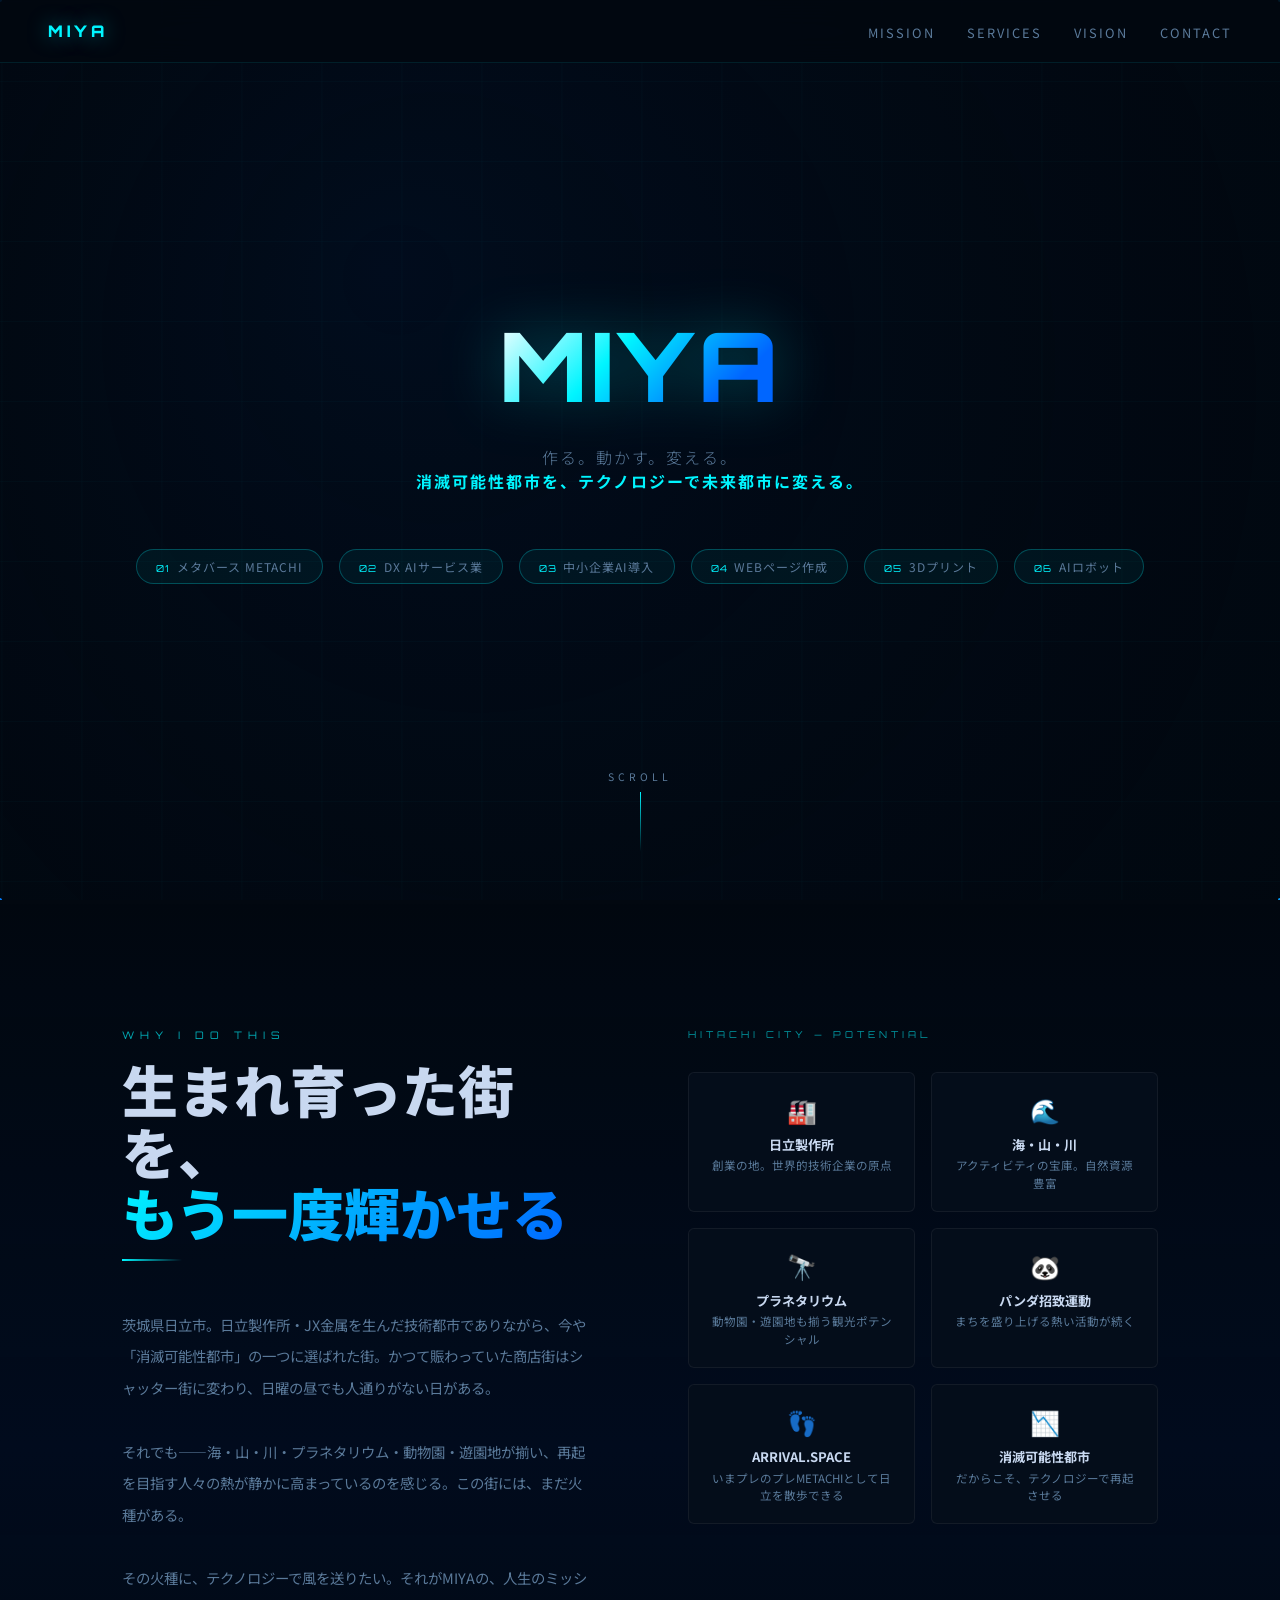
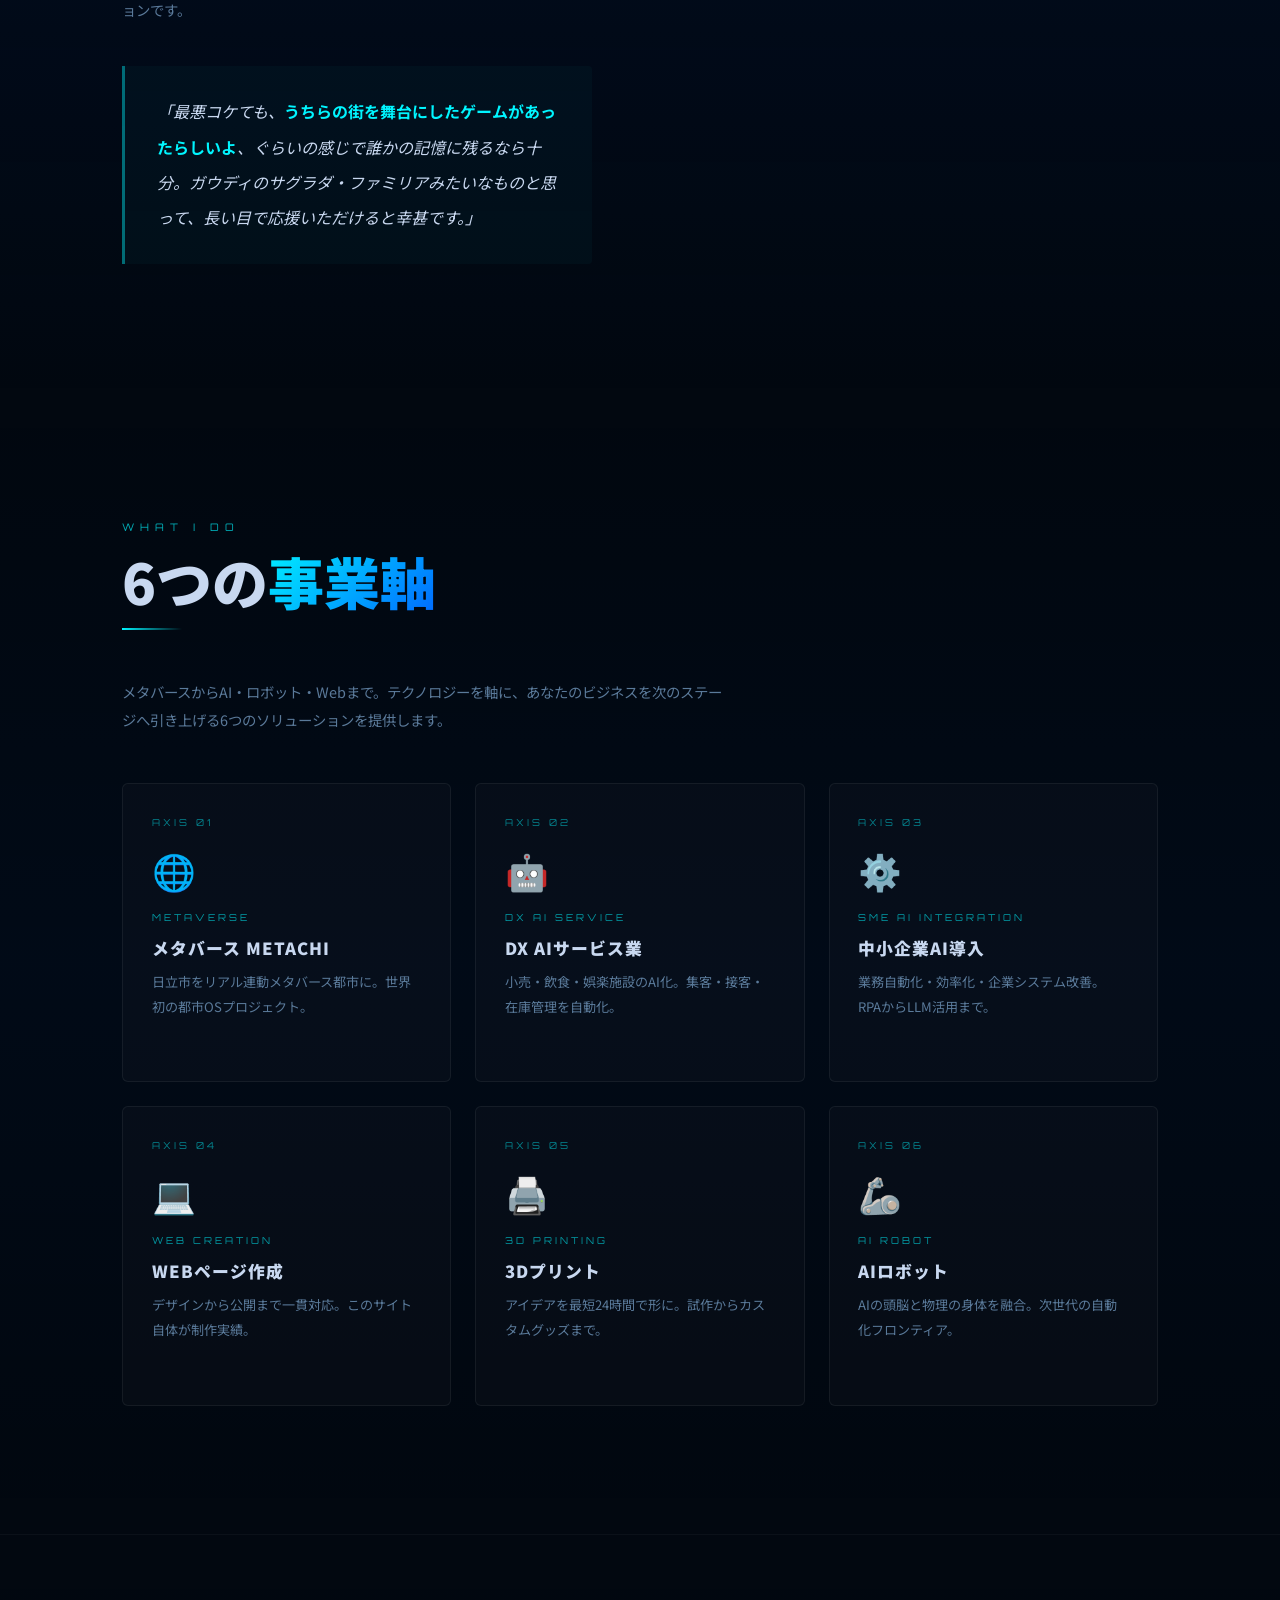
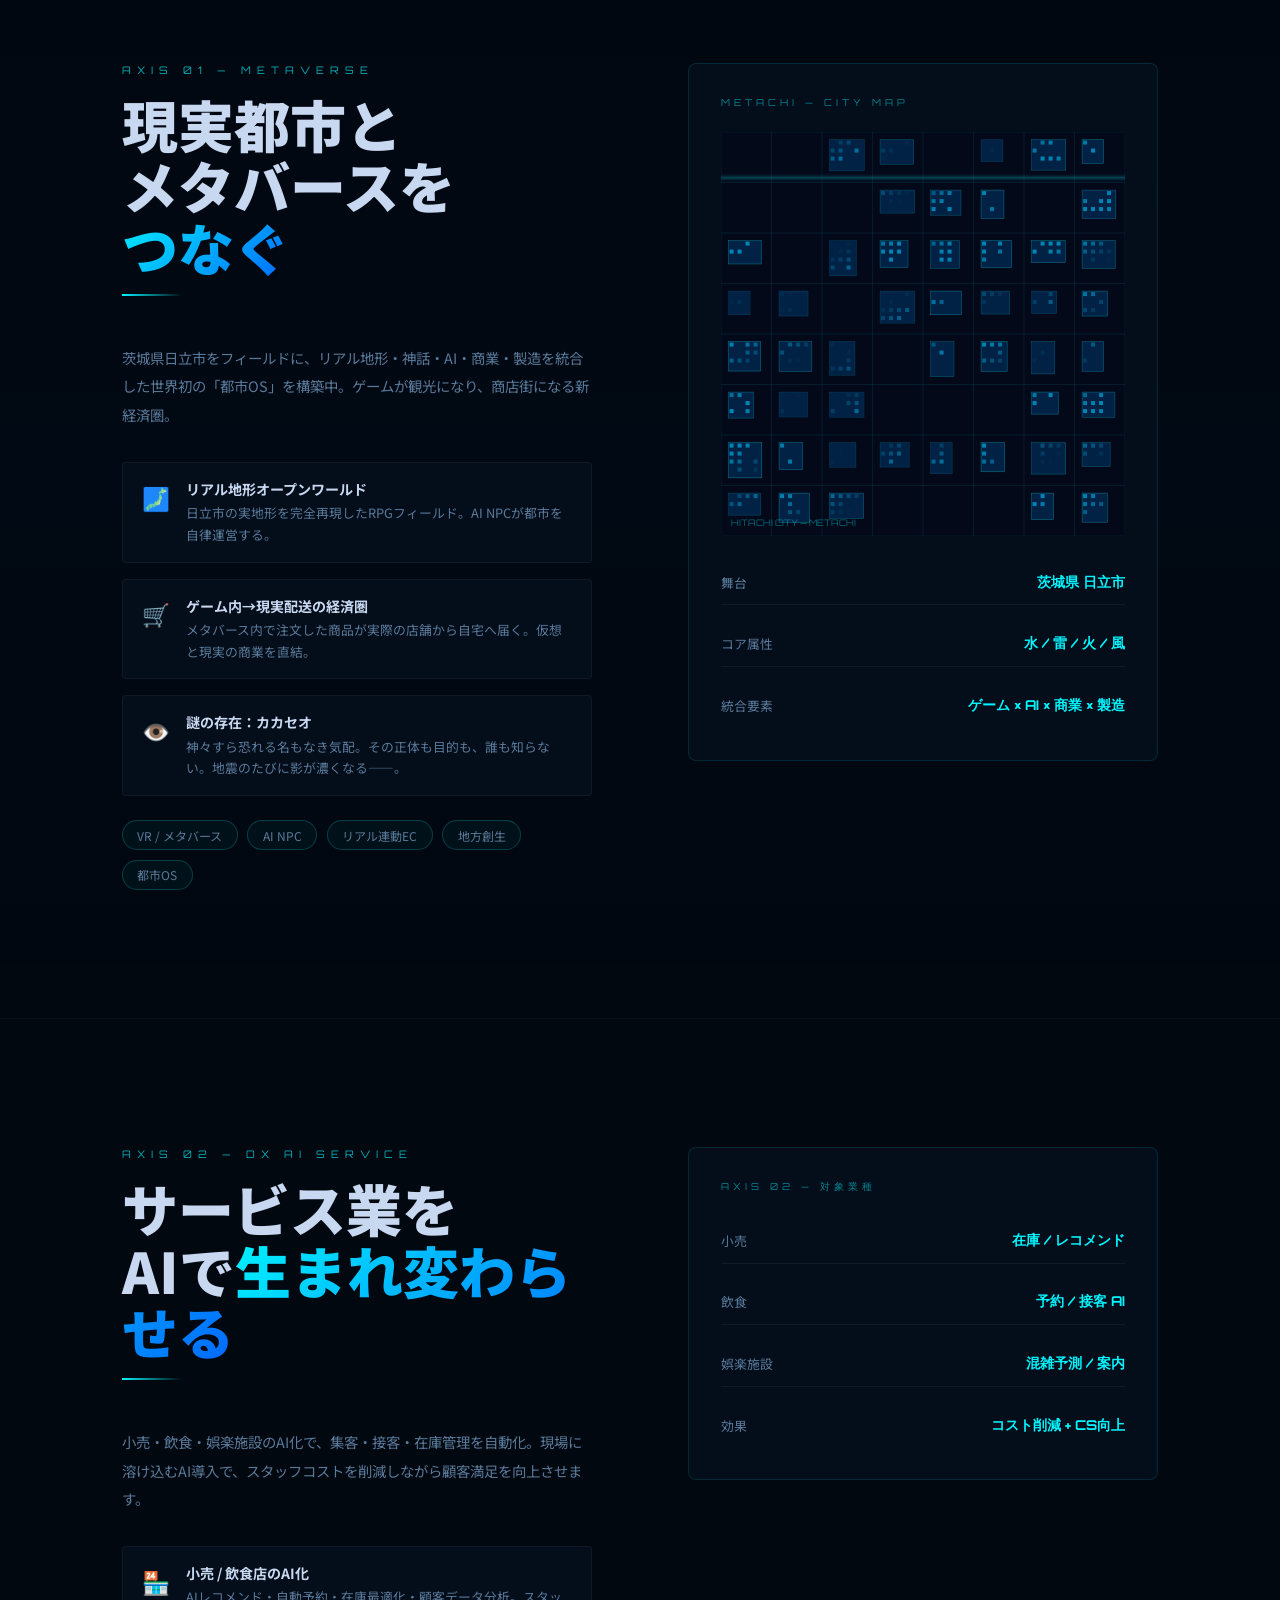
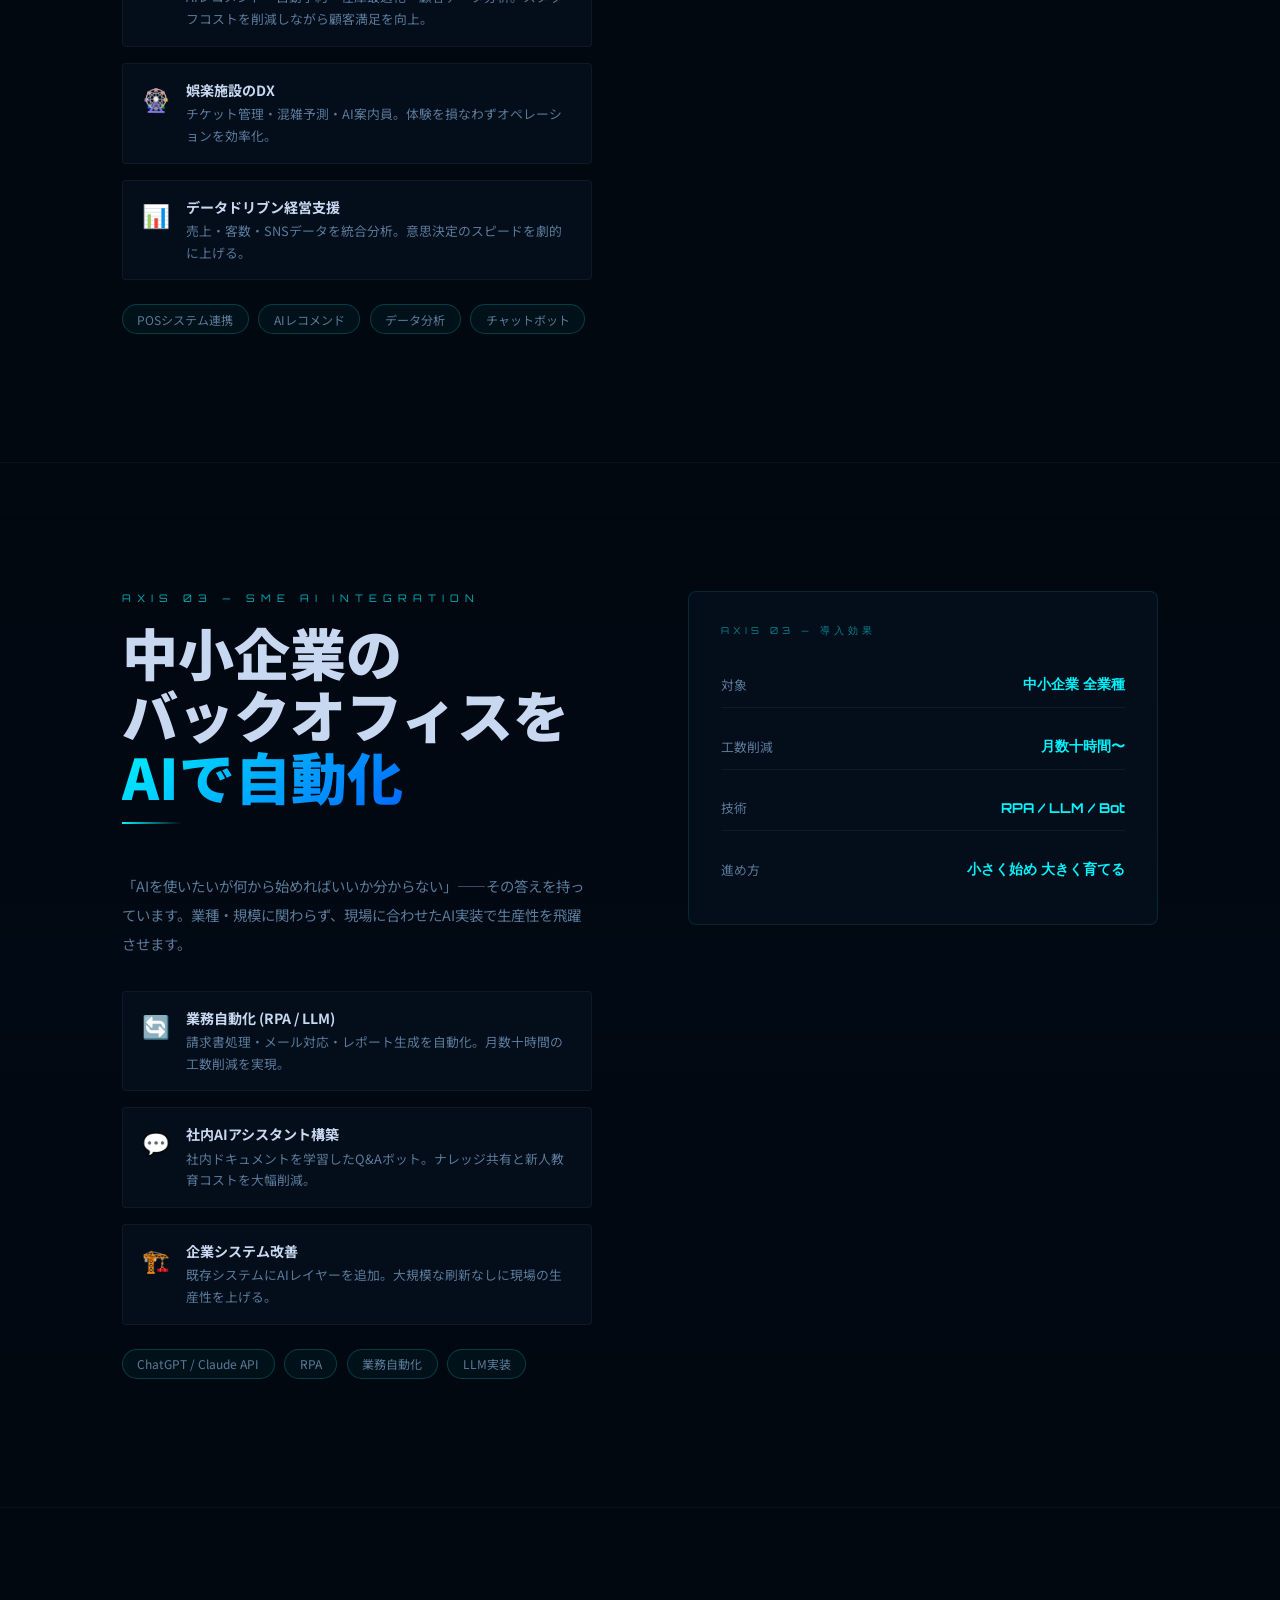
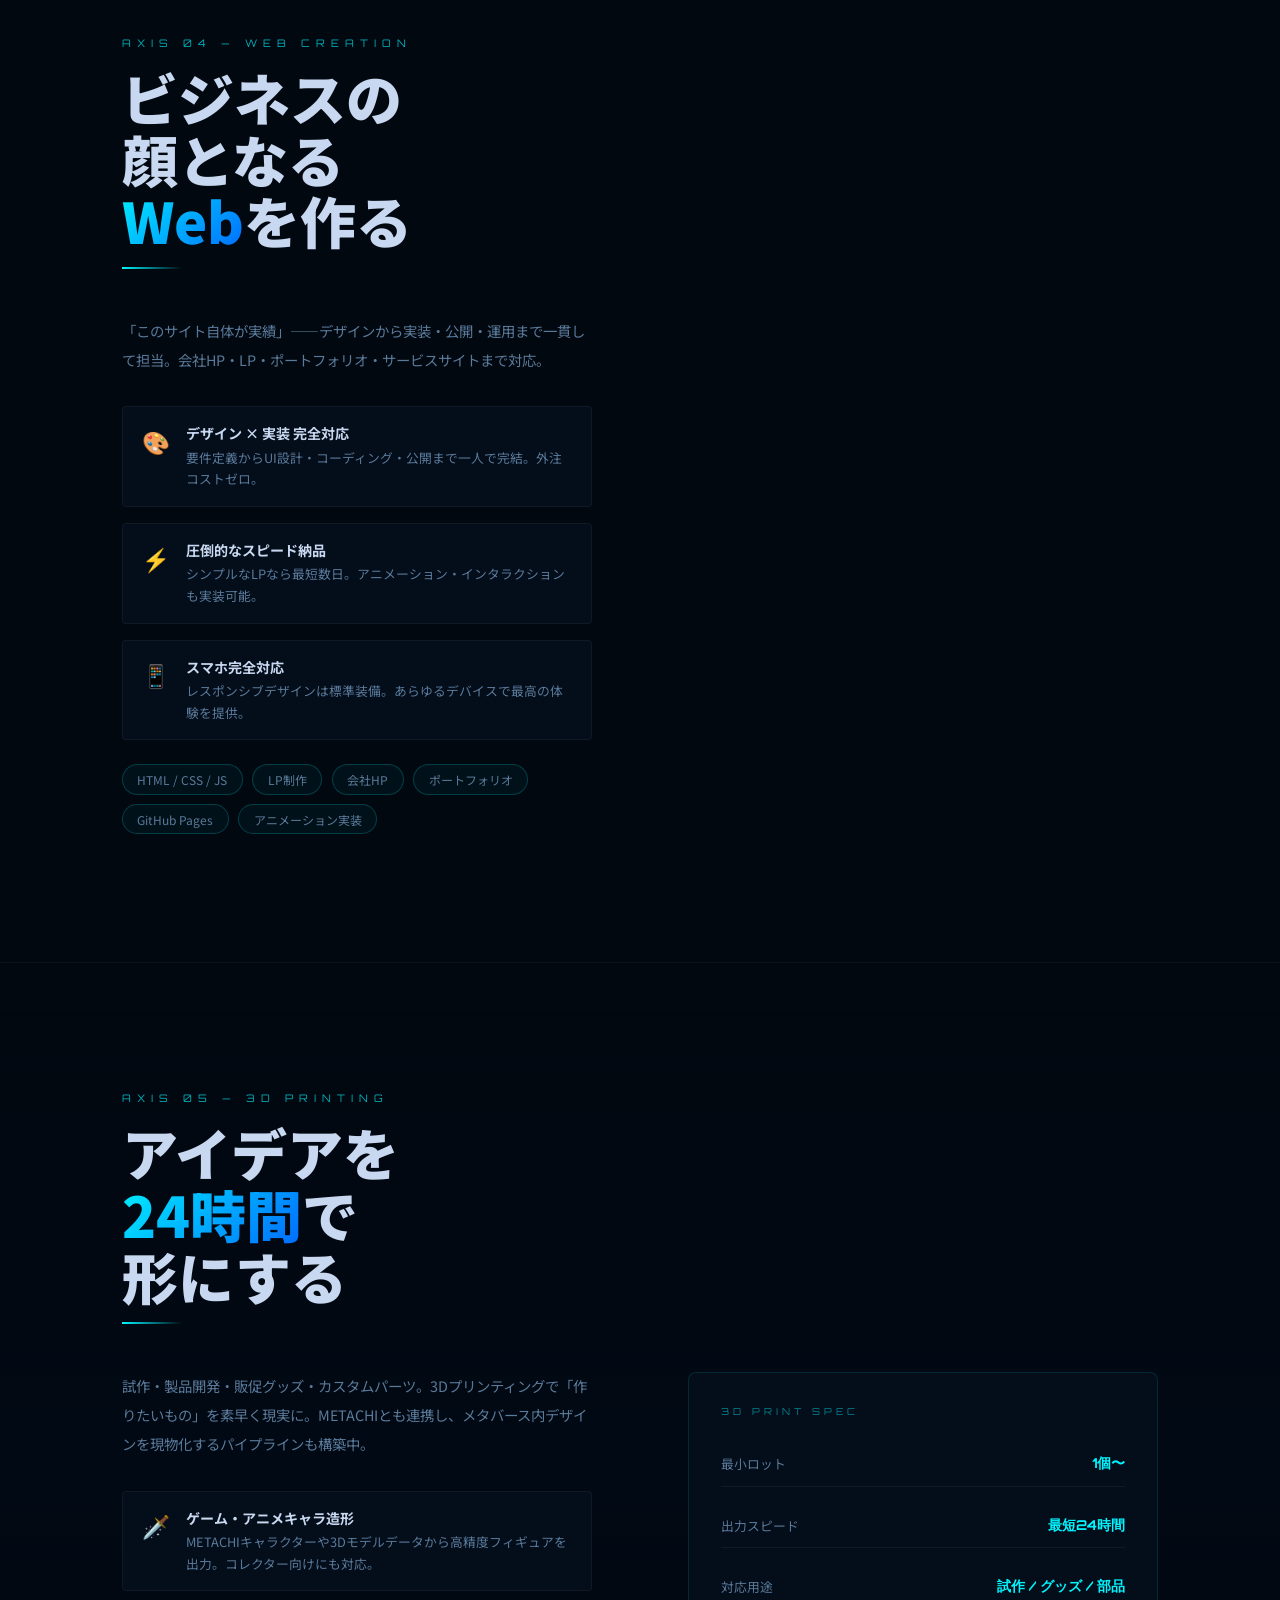
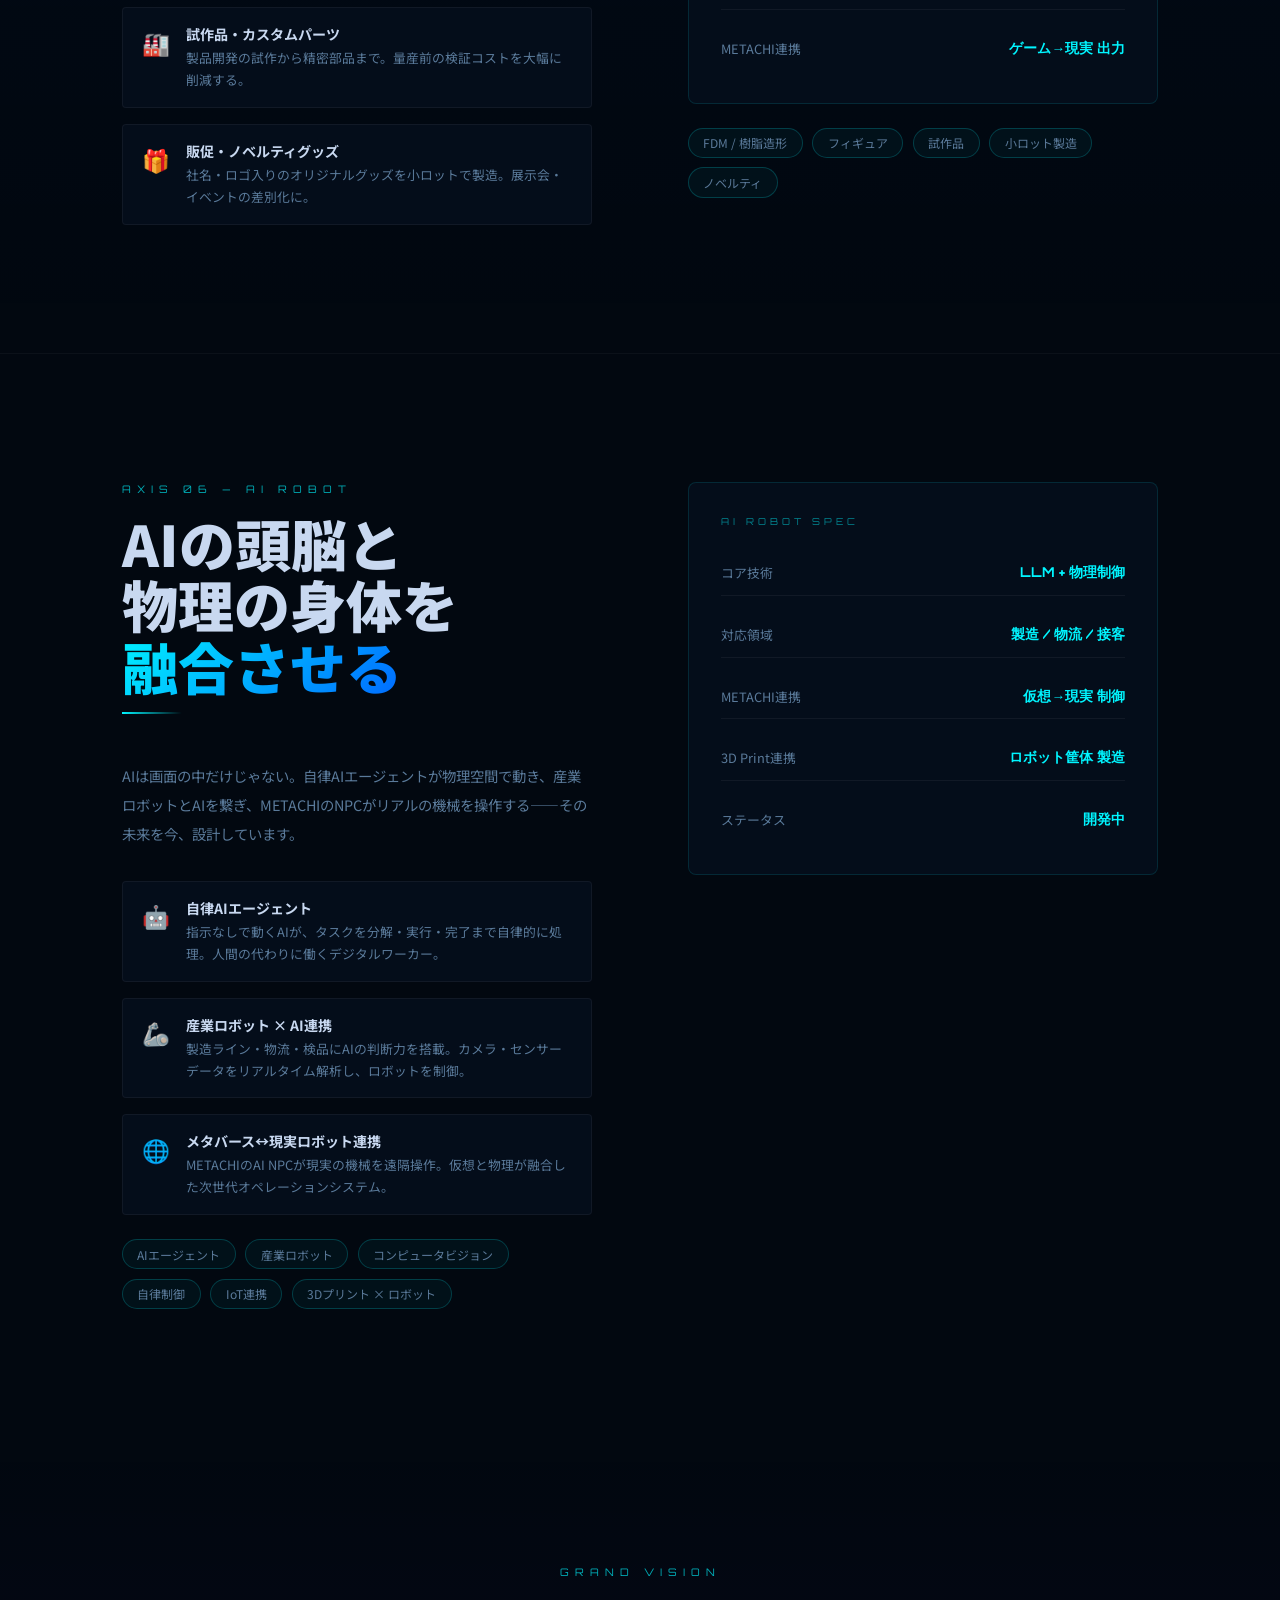
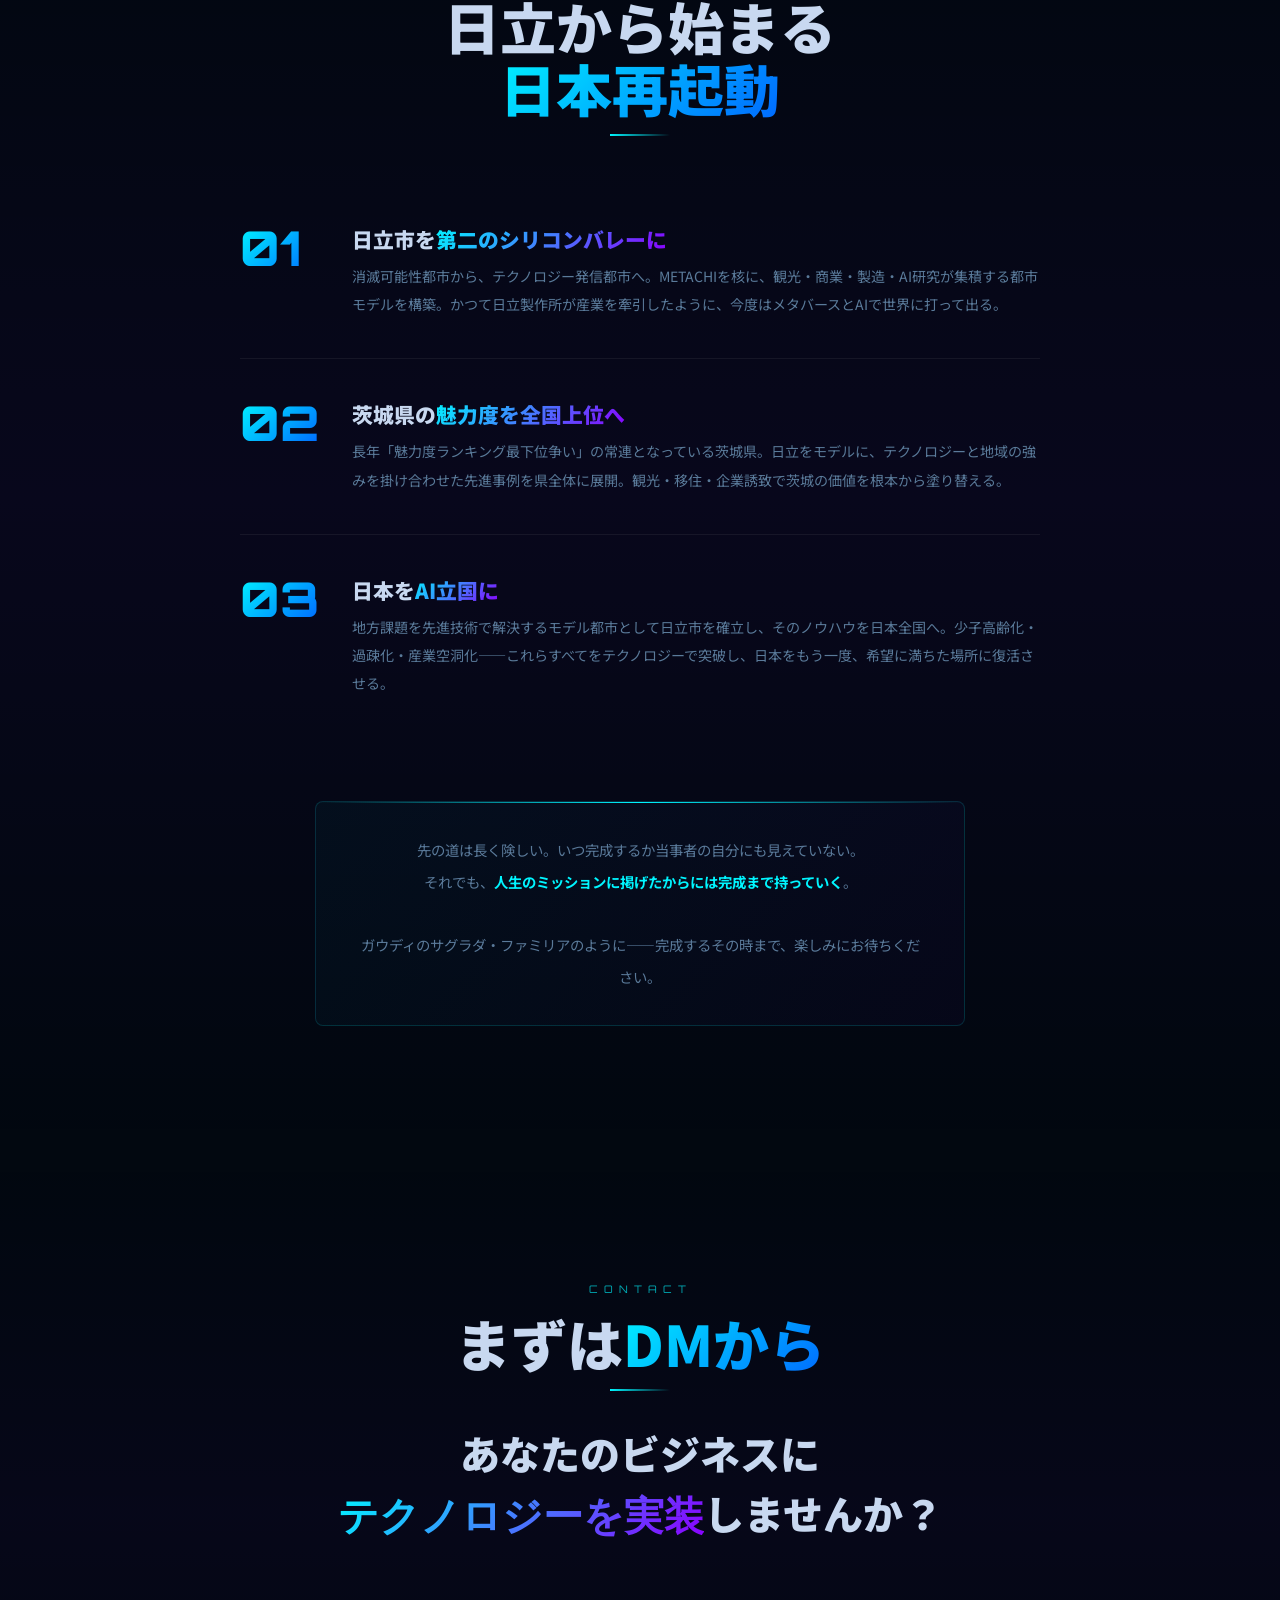
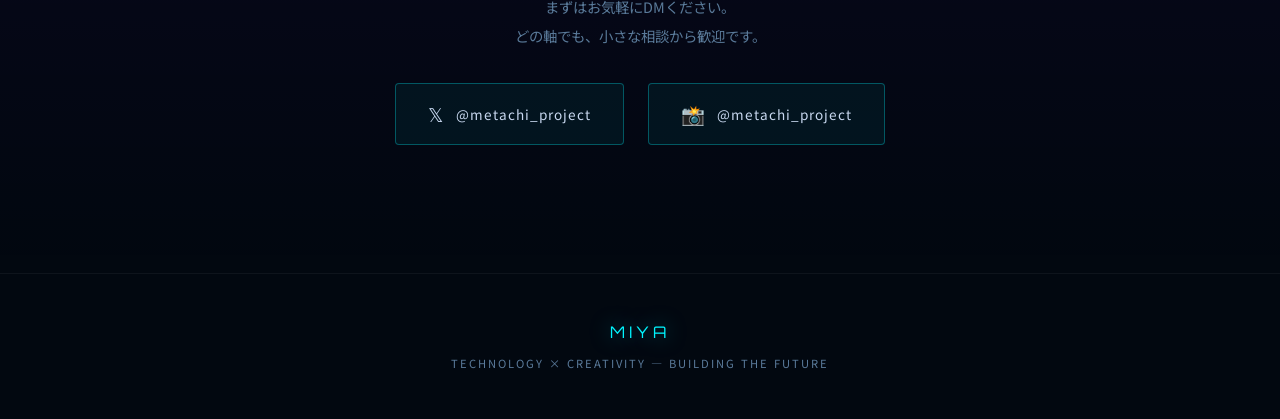
==== index.html @ 462ccfba "Restructure site for MECE clarity: split AXIS 02/03, simplify nav, fix SERVICES as clickable index, " ====
<!DOCTYPE html>
<html lang="ja">
<head>
  <meta charset="UTF-8">
  <meta name="viewport" content="width=device-width, initial-scale=1.0">
  <title>MIYA — 日立からテクノロジーで世界へ</title>
  <style>
    @import url('https://fonts.googleapis.com/css2?family=Noto+Sans+JP:wght@300;400;700;900&family=Orbitron:wght@400;700;900&display=swap');

    :root {
      --cyan: #00f5ff;
      --blue: #0066ff;
      --purple: #8b00ff;
      --dark: #020810;
      --dark2: #040d1a;
      --dark3: #071224;
      --text: #c8d8f0;
      --text-dim: #5a7a9a;
      --glow-cyan: 0 0 20px rgba(0,245,255,0.5), 0 0 60px rgba(0,245,255,0.2);
    }

    * { margin: 0; padding: 0; box-sizing: border-box; }
    html { scroll-behavior: smooth; }
    body {
      background: var(--dark);
      color: var(--text);
      font-family: 'Noto Sans JP', sans-serif;
      overflow-x: hidden;
    }

    #bg-canvas {
      position: fixed; top: 0; left: 0;
      width: 100%; height: 100%;
      z-index: 0; pointer-events: none;
    }

    /* ─── NAV ─── */
    nav {
      position: fixed; top: 0; left: 0; right: 0;
      z-index: 100;
      display: flex; align-items: center; justify-content: space-between;
      padding: 1.2rem 3rem;
      background: rgba(2,8,16,0.85);
      backdrop-filter: blur(20px);
      border-bottom: 1px solid rgba(0,245,255,0.1);
    }
    .nav-logo {
      font-family: 'Orbitron', sans-serif;
      font-size: 1rem; font-weight: 900;
      color: var(--cyan); letter-spacing: 4px;
      text-shadow: var(--glow-cyan);
    }
    .nav-links { display: flex; gap: 2rem; list-style: none; }
    .nav-links a {
      color: var(--text-dim); text-decoration: none;
      font-size: 0.8rem; letter-spacing: 2px;
      transition: color 0.3s;
    }
    .nav-links a:hover { color: var(--cyan); }

    /* ─── SECTION BASE ─── */
    section { position: relative; z-index: 1; }
    .section-inner { max-width: 1100px; margin: 0 auto; padding: 8rem 2rem; }
    .section-label {
      font-family: 'Orbitron', sans-serif;
      font-size: 0.65rem; letter-spacing: 6px;
      color: var(--cyan); text-transform: uppercase;
      margin-bottom: 1rem; opacity: 0.7;
    }
    .section-title {
      font-size: clamp(2rem, 5vw, 3.5rem);
      font-weight: 900; line-height: 1.1; margin-bottom: 1rem;
    }
    .section-title .accent {
      background: linear-gradient(135deg, var(--cyan), var(--blue));
      -webkit-background-clip: text; -webkit-text-fill-color: transparent;
      background-clip: text;
    }
    .divider {
      width: 60px; height: 2px;
      background: linear-gradient(to right, var(--cyan), transparent);
      margin-bottom: 3rem;
    }

    /* ─── HERO ─── */
    #hero {
      min-height: 100vh;
      display: flex; flex-direction: column;
      align-items: center; justify-content: center;
      text-align: center; padding: 2rem;
    }
    .hero-subtitle {
      font-family: 'Orbitron', sans-serif;
      font-size: 0.75rem; letter-spacing: 8px;
      color: var(--cyan); text-transform: uppercase;
      margin-bottom: 1.5rem;
      opacity: 0; animation: fadeUp 0.8s 0.2s forwards;
    }
    .hero-name {
      font-family: 'Orbitron', sans-serif;
      font-size: clamp(2.5rem, 8vw, 6rem);
      font-weight: 900; line-height: 1;
      letter-spacing: 4px;
      background: linear-gradient(135deg, #fff 0%, var(--cyan) 40%, var(--blue) 80%);
      -webkit-background-clip: text; -webkit-text-fill-color: transparent;
      background-clip: text;
      opacity: 0; animation: fadeUp 0.8s 0.4s forwards;
      filter: drop-shadow(0 0 30px rgba(0,245,255,0.3));
    }
    .hero-tagline {
      margin-top: 2rem;
      font-size: 1rem; color: var(--text-dim);
      font-weight: 300; letter-spacing: 2px;
      opacity: 0; animation: fadeUp 0.8s 0.6s forwards;
    }
    .hero-tagline span { color: var(--cyan); font-weight: 700; }

    /* 5軸クイックビュー */
    .hero-axes {
      margin-top: 3.5rem;
      display: flex; gap: 1rem; flex-wrap: wrap;
      justify-content: center;
      opacity: 0; animation: fadeUp 0.8s 0.9s forwards;
    }
    .hero-axis-chip {
      padding: 0.5rem 1.2rem;
      border: 1px solid rgba(0,245,255,0.25);
      border-radius: 100px;
      background: rgba(0,245,255,0.05);
      font-size: 0.75rem; letter-spacing: 1px;
      color: var(--text-dim);
      transition: all 0.3s;
    }
    .hero-axis-chip:hover {
      border-color: var(--cyan); color: var(--cyan);
      background: rgba(0,245,255,0.1);
    }
    .hero-axis-chip .chip-num {
      font-family: 'Orbitron', sans-serif;
      font-size: 0.6rem; color: var(--cyan);
      margin-right: 0.4rem;
    }

    .scroll-indicator {
      position: absolute; bottom: 3rem; left: 50%;
      transform: translateX(-50%);
      display: flex; flex-direction: column;
      align-items: center; gap: 0.5rem;
      opacity: 0; animation: fadeIn 1s 1.5s forwards;
    }
    .scroll-indicator span { font-size: 0.65rem; letter-spacing: 4px; color: var(--text-dim); }
    .scroll-line {
      width: 1px; height: 60px;
      background: linear-gradient(to bottom, var(--cyan), transparent);
      animation: scrollPulse 2s infinite;
    }

    /* ─── SERVICES OVERVIEW ─── */
    #services {
      background: linear-gradient(180deg, transparent 0%, rgba(0,102,255,0.03) 50%, transparent 100%);
    }
    .services-grid {
      display: grid;
      grid-template-columns: repeat(auto-fit, minmax(300px, 1fr));
      gap: 1.5rem; margin-top: 3rem;
    }
    .service-card {
      padding: 2rem 1.8rem;
      border: 1px solid rgba(255,255,255,0.06);
      border-radius: 6px;
      background: rgba(255,255,255,0.02);
      transition: all 0.3s; cursor: pointer;
      position: relative; overflow: hidden;
      text-decoration: none; color: inherit;
      display: block;
    }
    .service-arrow {
      display: block;
      margin-top: 1rem;
      font-family: 'Orbitron', sans-serif;
      font-size: 0.6rem; letter-spacing: 3px;
      color: var(--cyan); opacity: 0;
      transition: opacity 0.3s;
    }
    .service-card:hover .service-arrow { opacity: 0.7; }
    .service-card::before {
      content: '';
      position: absolute; top: 0; left: 0; right: 0; height: 2px;
      background: linear-gradient(to right, transparent, var(--card-color, var(--cyan)), transparent);
      opacity: 0; transition: opacity 0.3s;
    }
    .service-card:hover::before { opacity: 1; }
    .service-card:hover {
      border-color: rgba(0,245,255,0.2);
      transform: translateY(-4px);
      box-shadow: 0 20px 60px rgba(0,102,255,0.12);
      background: rgba(0,245,255,0.03);
    }
    .service-num {
      font-family: 'Orbitron', sans-serif;
      font-size: 0.6rem; letter-spacing: 3px;
      color: var(--cyan); opacity: 0.5;
      margin-bottom: 1rem; display: block;
    }
    .service-icon { font-size: 2.2rem; margin-bottom: 1rem; display: block; }
    .service-card h3 {
      font-size: 1.05rem; font-weight: 900;
      color: var(--text); margin-bottom: 0.6rem; letter-spacing: 1px;
    }
    .service-card .service-en {
      font-family: 'Orbitron', sans-serif;
      font-size: 0.6rem; letter-spacing: 3px;
      color: var(--cyan); opacity: 0.6;
      display: block; margin-bottom: 0.8rem;
    }
    .service-card p {
      font-size: 0.82rem; color: var(--text-dim); line-height: 1.9;
    }

    /* ─── AXIS DETAIL SECTIONS ─── */
    .axis-section {
      border-top: 1px solid rgba(255,255,255,0.04);
    }
    .axis-section:nth-child(even) {
      background: linear-gradient(180deg, transparent 0%, rgba(0,102,255,0.02) 50%, transparent 100%);
    }

    /* 2カラムレイアウト */
    .axis-layout {
      display: grid;
      grid-template-columns: 1fr 1fr;
      gap: 6rem; align-items: start;
    }
    .axis-layout.reverse { direction: rtl; }
    .axis-layout.reverse > * { direction: ltr; }

    /* タグリスト */
    .tag-list {
      display: flex; flex-wrap: wrap; gap: 0.6rem; margin-top: 1.5rem;
    }
    .tag {
      padding: 0.35rem 0.9rem;
      border: 1px solid rgba(0,245,255,0.2);
      border-radius: 100px;
      font-size: 0.75rem; color: var(--text-dim);
      background: rgba(0,245,255,0.04);
    }

    /* 特徴カード */
    .feature-list {
      display: flex; flex-direction: column; gap: 1rem; margin-top: 2rem;
    }
    .feature-item {
      display: flex; gap: 1rem; align-items: flex-start;
      padding: 1rem 1.2rem;
      border: 1px solid rgba(255,255,255,0.05);
      border-radius: 4px;
      background: var(--dark2);
      transition: border-color 0.3s;
    }
    .feature-item:hover { border-color: rgba(0,245,255,0.2); }
    .feature-item-icon { font-size: 1.4rem; flex-shrink: 0; margin-top: 0.1rem; }
    .feature-item h4 { font-size: 0.88rem; color: var(--text); margin-bottom: 0.2rem; }
    .feature-item p { font-size: 0.8rem; color: var(--text-dim); line-height: 1.7; }

    /* ビジュアルボックス */
    .axis-visual {
      border: 1px solid rgba(0,245,255,0.12);
      border-radius: 8px;
      background: var(--dark2);
      padding: 2rem;
      position: sticky; top: 8rem;
    }
    .axis-visual-label {
      font-family: 'Orbitron', sans-serif;
      font-size: 0.6rem; letter-spacing: 4px;
      color: var(--cyan); opacity: 0.5;
      margin-bottom: 1.5rem;
    }
    .stat-row {
      display: flex; flex-direction: column; gap: 1rem;
    }
    .stat-item {
      display: flex; justify-content: space-between; align-items: center;
      padding: 0.8rem 0;
      border-bottom: 1px solid rgba(255,255,255,0.05);
    }
    .stat-item:last-child { border-bottom: none; }
    .stat-label { font-size: 0.8rem; color: var(--text-dim); }
    .stat-value {
      font-family: 'Orbitron', sans-serif;
      font-size: 0.85rem; color: var(--cyan);
      font-weight: 700;
    }

    /* メタチマップ */
    .city-map {
      width: 100%; aspect-ratio: 1;
      border-radius: 4px;
      background: var(--dark2);
      overflow: hidden; position: relative;
    }
    .city-map canvas { width: 100%; height: 100%; }

    /* ─── CONTACT ─── */
    #contact {
      text-align: center;
      background: linear-gradient(180deg, transparent 0%, rgba(139,0,255,0.04) 50%, transparent 100%);
    }
    .contact-tagline {
      font-size: clamp(1.4rem, 3.5vw, 2.5rem);
      font-weight: 900; line-height: 1.5;
      max-width: 700px; margin: 0 auto 3rem;
    }
    .contact-tagline .hl {
      font-family: 'Orbitron', sans-serif;
      background: linear-gradient(135deg, var(--cyan), var(--purple));
      -webkit-background-clip: text; -webkit-text-fill-color: transparent;
      background-clip: text;
    }
    .sns-links {
      display: flex; gap: 1.5rem;
      justify-content: center; flex-wrap: wrap;
      margin-top: 2rem;
    }
    .sns-btn {
      display: flex; align-items: center; gap: 0.7rem;
      padding: 1rem 2rem;
      border: 1px solid rgba(0,245,255,0.3);
      border-radius: 4px;
      background: rgba(0,245,255,0.05);
      color: var(--text); text-decoration: none;
      font-size: 0.85rem; letter-spacing: 1px;
      transition: all 0.3s;
    }
    .sns-btn:hover {
      background: rgba(0,245,255,0.15);
      border-color: var(--cyan);
      color: var(--cyan);
      box-shadow: 0 0 30px rgba(0,245,255,0.2);
      transform: translateY(-2px);
    }
    .sns-btn-icon { font-size: 1.2rem; }

    /* ─── FOOTER ─── */
    footer {
      position: relative; z-index: 1;
      text-align: center; padding: 3rem;
      border-top: 1px solid rgba(255,255,255,0.05);
    }
    footer .footer-logo {
      font-family: 'Orbitron', sans-serif;
      font-size: 1rem; color: var(--cyan);
      letter-spacing: 4px; margin-bottom: 0.8rem;
      text-shadow: var(--glow-cyan);
    }
    footer p {
      font-size: 0.7rem; color: var(--text-dim); letter-spacing: 2px;
    }

    /* ─── ANIMATIONS ─── */
    @keyframes fadeUp {
      from { opacity: 0; transform: translateY(30px); }
      to   { opacity: 1; transform: translateY(0); }
    }
    @keyframes fadeIn {
      from { opacity: 0; } to { opacity: 1; }
    }
    @keyframes scrollPulse {
      0%, 100% { opacity: 0.3; transform: scaleY(1); }
      50%       { opacity: 1;   transform: scaleY(1.2); }
    }
    .reveal {
      opacity: 0; transform: translateY(40px);
      transition: opacity 0.8s ease, transform 0.8s ease;
    }
    .reveal.visible { opacity: 1; transform: translateY(0); }

    /* ─── MISSION ─── */
    #mission {
      background: linear-gradient(180deg, transparent 0%, rgba(0,20,60,0.3) 50%, transparent 100%);
    }
    .mission-layout {
      display: grid;
      grid-template-columns: 1fr 1fr;
      gap: 6rem; align-items: start;
    }
    .mission-quote {
      margin-top: 2.5rem;
      padding: 1.8rem 2rem;
      border-left: 3px solid rgba(0,245,255,0.4);
      background: rgba(0,245,255,0.03);
      border-radius: 0 4px 4px 0;
      font-size: 1rem;
      line-height: 2.2;
      color: var(--text);
      font-style: italic;
    }
    .mission-quote em { color: var(--cyan); font-style: normal; font-weight: 700; }
    .city-facts {
      display: grid; grid-template-columns: 1fr 1fr;
      gap: 1rem; margin-top: 2rem;
    }
    .city-fact {
      padding: 1.2rem;
      border: 1px solid rgba(255,255,255,0.06);
      border-radius: 6px;
      background: var(--dark2);
      text-align: center;
      transition: border-color 0.3s;
    }
    .city-fact:hover { border-color: rgba(0,245,255,0.25); }
    .city-fact .fact-icon { font-size: 1.5rem; margin-bottom: 0.5rem; display: block; }
    .city-fact h4 { font-size: 0.82rem; color: var(--text); margin-bottom: 0.2rem; }
    .city-fact p { font-size: 0.72rem; color: var(--text-dim); line-height: 1.5; }

    /* ─── VISION 3-STEP ─── */
    #vision {
      background: linear-gradient(180deg, transparent 0%, rgba(139,0,255,0.05) 50%, transparent 100%);
    }
    .vision-ladder {
      display: flex; flex-direction: column; gap: 0;
      max-width: 800px; margin: 3rem auto 0;
    }
    .vision-step {
      display: grid;
      grid-template-columns: 80px 1fr;
      gap: 2rem; align-items: start;
      padding: 2.5rem 0;
      border-bottom: 1px solid rgba(255,255,255,0.06);
      position: relative;
    }
    .vision-step:last-child { border-bottom: none; }
    .vision-step-num {
      font-family: 'Orbitron', sans-serif;
      font-size: 3rem; font-weight: 900;
      background: linear-gradient(135deg, var(--cyan), var(--blue));
      -webkit-background-clip: text; -webkit-text-fill-color: transparent;
      background-clip: text;
      line-height: 1;
    }
    .vision-step-content h3 {
      font-size: 1.3rem; font-weight: 900;
      color: var(--text); margin-bottom: 0.5rem;
    }
    .vision-step-content h3 span {
      background: linear-gradient(135deg, var(--cyan), var(--purple));
      -webkit-background-clip: text; -webkit-text-fill-color: transparent;
      background-clip: text;
    }
    .vision-step-content p {
      font-size: 0.88rem; color: var(--text-dim); line-height: 2;
    }
    .sagrada-note {
      margin-top: 4rem; text-align: center;
      padding: 2rem 2.5rem;
      border: 1px solid rgba(0,245,255,0.15);
      border-radius: 8px;
      background: linear-gradient(135deg, rgba(0,245,255,0.03), rgba(139,0,255,0.03));
      max-width: 650px; margin: 4rem auto 0;
      position: relative; overflow: hidden;
    }
    .sagrada-note::before {
      content: '';
      position: absolute; top: 0; left: 0; right: 0; height: 1px;
      background: linear-gradient(to right, transparent, var(--cyan), transparent);
    }
    .sagrada-note p { font-size: 0.9rem; color: var(--text-dim); line-height: 2.2; }
    .sagrada-note strong { color: var(--cyan); }

    /* ─── RESPONSIVE ─── */
    @media (max-width: 768px) {
      nav { padding: 1rem 1.5rem; }
      .nav-links { display: none; }
      .axis-layout { grid-template-columns: 1fr; gap: 3rem; }
      .axis-layout.reverse { direction: ltr; }
      .services-grid { grid-template-columns: 1fr; }
      .mission-layout { grid-template-columns: 1fr; gap: 3rem; }
      .city-facts { grid-template-columns: 1fr 1fr; }
      .vision-step { grid-template-columns: 50px 1fr; gap: 1rem; }
      .vision-step-num { font-size: 2rem; }
    }
  </style>
</head>
<body>


<canvas id="bg-canvas"></canvas>

<!-- NAV -->
<nav>
  <div class="nav-logo">MIYA</div>
  <ul class="nav-links">
    <li><a href="#mission">MISSION</a></li>
    <li><a href="#services">SERVICES</a></li>
    <li><a href="#vision">VISION</a></li>
    <li><a href="#contact">CONTACT</a></li>
  </ul>
</nav>

<!-- HERO -->
<section id="hero">
  <h1 class="hero-name">MIYA</h1>
  <p class="hero-tagline">
    作る。動かす。変える。<br><span>消滅可能性都市を、テクノロジーで未来都市に変える。</span>
  </p>

  <div class="hero-axes">
    <div class="hero-axis-chip"><span class="chip-num">01</span>メタバース METACHI</div>
    <div class="hero-axis-chip"><span class="chip-num">02</span>DX AIサービス業</div>
    <div class="hero-axis-chip"><span class="chip-num">03</span>中小企業AI導入</div>
    <div class="hero-axis-chip"><span class="chip-num">04</span>WEBページ作成</div>
    <div class="hero-axis-chip"><span class="chip-num">05</span>3Dプリント</div>
    <div class="hero-axis-chip"><span class="chip-num">06</span>AIロボット</div>
  </div>

  <div class="scroll-indicator">
    <span>SCROLL</span>
    <div class="scroll-line"></div>
  </div>
</section>

<!-- MISSION -->
<section id="mission">
  <div class="section-inner">
    <div class="mission-layout">
      <div class="reveal">
        <div class="section-label">WHY I DO THIS</div>
        <h2 class="section-title">生まれ育った街を、<br><span class="accent">もう一度輝かせる</span></h2>
        <div class="divider"></div>
        <p style="color:var(--text-dim);font-size:0.9rem;line-height:2.2;">
          茨城県日立市。日立製作所・JX金属を生んだ技術都市でありながら、今や「消滅可能性都市」の一つに選ばれた街。かつて賑わっていた商店街はシャッター街に変わり、日曜の昼でも人通りがない日がある。
          <br><br>
          それでも——海・山・川・プラネタリウム・動物園・遊園地が揃い、再起を目指す人々の熱が静かに高まっているのを感じる。この街には、まだ火種がある。
          <br><br>
          その火種に、テクノロジーで風を送りたい。それがMIYAの、人生のミッションです。
        </p>

        <div class="mission-quote">
          「最悪コケても、<em>うちらの街を舞台にしたゲームがあったらしいよ</em>、ぐらいの感じで誰かの記憶に残るなら十分。ガウディのサグラダ・ファミリアみたいなものと思って、長い目で応援いただけると幸甚です。」
        </div>
      </div>

      <div class="reveal">
        <p style="font-family:'Orbitron',sans-serif;font-size:0.6rem;letter-spacing:4px;color:var(--cyan);opacity:0.6;margin-bottom:1.5rem;">HITACHI CITY — POTENTIAL</p>
        <div class="city-facts">
          <div class="city-fact">
            <span class="fact-icon">🏭</span>
            <h4>日立製作所</h4>
            <p>創業の地。世界的技術企業の原点</p>
          </div>
          <div class="city-fact">
            <span class="fact-icon">🌊</span>
            <h4>海・山・川</h4>
            <p>アクティビティの宝庫。自然資源豊富</p>
          </div>
          <div class="city-fact">
            <span class="fact-icon">🔭</span>
            <h4>プラネタリウム</h4>
            <p>動物園・遊園地も揃う観光ポテンシャル</p>
          </div>
          <div class="city-fact">
            <span class="fact-icon">🐼</span>
            <h4>パンダ招致運動</h4>
            <p>まちを盛り上げる熱い活動が続く</p>
          </div>
          <div class="city-fact">
            <span class="fact-icon">👣</span>
            <h4>ARRIVAL.SPACE</h4>
            <p>いまプレのプレMETACHIとして日立を散歩できる</p>
          </div>
          <div class="city-fact">
            <span class="fact-icon">📉</span>
            <h4>消滅可能性都市</h4>
            <p>だからこそ、テクノロジーで再起させる</p>
          </div>
        </div>
      </div>
    </div>
  </div>
</section>

<!-- SERVICES OVERVIEW -->
<section id="services">
  <div class="section-inner">
    <div class="reveal">
      <div class="section-label">WHAT I DO</div>
      <h2 class="section-title">6つの<span class="accent">事業軸</span></h2>
      <div class="divider"></div>
      <p style="color:var(--text-dim);font-size:0.9rem;line-height:2;max-width:600px;">
        メタバースからAI・ロボット・Webまで。テクノロジーを軸に、あなたのビジネスを次のステージへ引き上げる6つのソリューションを提供します。
      </p>
    </div>

    <div class="services-grid reveal">
      <a class="service-card" href="#metaverse">
        <span class="service-num">AXIS 01</span>
        <span class="service-icon">🌐</span>
        <span class="service-en">METAVERSE</span>
        <h3>メタバース METACHI</h3>
        <p>日立市をリアル連動メタバース都市に。世界初の都市OSプロジェクト。</p>
        <span class="service-arrow">→ 詳細を見る</span>
      </a>
      <a class="service-card" href="#dx">
        <span class="service-num">AXIS 02</span>
        <span class="service-icon">🤖</span>
        <span class="service-en">DX AI SERVICE</span>
        <h3>DX AIサービス業</h3>
        <p>小売・飲食・娯楽施設のAI化。集客・接客・在庫管理を自動化。</p>
        <span class="service-arrow">→ 詳細を見る</span>
      </a>
      <a class="service-card" href="#ai-biz">
        <span class="service-num">AXIS 03</span>
        <span class="service-icon">⚙️</span>
        <span class="service-en">SME AI INTEGRATION</span>
        <h3>中小企業AI導入</h3>
        <p>業務自動化・効率化・企業システム改善。RPAからLLM活用まで。</p>
        <span class="service-arrow">→ 詳細を見る</span>
      </a>
      <a class="service-card" href="#web">
        <span class="service-num">AXIS 04</span>
        <span class="service-icon">💻</span>
        <span class="service-en">WEB CREATION</span>
        <h3>WEBページ作成</h3>
        <p>デザインから公開まで一貫対応。このサイト自体が制作実績。</p>
        <span class="service-arrow">→ 詳細を見る</span>
      </a>
      <a class="service-card" href="#print">
        <span class="service-num">AXIS 05</span>
        <span class="service-icon">🖨️</span>
        <span class="service-en">3D PRINTING</span>
        <h3>3Dプリント</h3>
        <p>アイデアを最短24時間で形に。試作からカスタムグッズまで。</p>
        <span class="service-arrow">→ 詳細を見る</span>
      </a>
      <a class="service-card" href="#ai-robot">
        <span class="service-num">AXIS 06</span>
        <span class="service-icon">🦾</span>
        <span class="service-en">AI ROBOT</span>
        <h3>AIロボット</h3>
        <p>AIの頭脳と物理の身体を融合。次世代の自動化フロンティア。</p>
        <span class="service-arrow">→ 詳細を見る</span>
      </a>
    </div>
  </div>
</section>

<!-- AXIS 01: METAVERSE -->
<section id="metaverse" class="axis-section">
  <div class="section-inner">
    <div class="axis-layout">
      <div class="reveal">
        <div class="section-label">AXIS 01 — METAVERSE</div>
        <h2 class="section-title">現実都市と<br>メタバースを<br><span class="accent">つなぐ</span></h2>
        <div class="divider"></div>
        <p style="color:var(--text-dim);font-size:0.9rem;line-height:2;margin-bottom:2rem;">
          茨城県日立市をフィールドに、リアル地形・神話・AI・商業・製造を統合した世界初の「都市OS」を構築中。ゲームが観光になり、商店街になる新経済圏。
        </p>

        <div class="feature-list">
          <div class="feature-item">
            <span class="feature-item-icon">🗾</span>
            <div>
              <h4>リアル地形オープンワールド</h4>
              <p>日立市の実地形を完全再現したRPGフィールド。AI NPCが都市を自律運営する。</p>
            </div>
          </div>
          <div class="feature-item">
            <span class="feature-item-icon">🛒</span>
            <div>
              <h4>ゲーム内→現実配送の経済圏</h4>
              <p>メタバース内で注文した商品が実際の店舗から自宅へ届く。仮想と現実の商業を直結。</p>
            </div>
          </div>
          <div class="feature-item">
            <span class="feature-item-icon">👁️</span>
            <div>
              <h4>謎の存在：カカセオ</h4>
              <p>神々すら恐れる名もなき気配。その正体も目的も、誰も知らない。地震のたびに影が濃くなる——。</p>
            </div>
          </div>
        </div>

        <div class="tag-list">
          <span class="tag">VR / メタバース</span>
          <span class="tag">AI NPC</span>
          <span class="tag">リアル連動EC</span>
          <span class="tag">地方創生</span>
          <span class="tag">都市OS</span>
        </div>
      </div>

      <div class="reveal">
        <div class="axis-visual">
          <div class="axis-visual-label">METACHI — CITY MAP</div>
          <div class="city-map">
            <canvas id="city-canvas"></canvas>
          </div>
          <div class="stat-row" style="margin-top:1.5rem;">
            <div class="stat-item">
              <span class="stat-label">舞台</span>
              <span class="stat-value">茨城県 日立市</span>
            </div>
            <div class="stat-item">
              <span class="stat-label">コア属性</span>
              <span class="stat-value">水 / 雷 / 火 / 風</span>
            </div>
            <div class="stat-item">
              <span class="stat-label">統合要素</span>
              <span class="stat-value">ゲーム × AI × 商業 × 製造</span>
            </div>
          </div>
        </div>
      </div>
    </div>
  </div>
</section>

<!-- AXIS 02: DX AIサービス業 -->
<section id="dx" class="axis-section">
  <div class="section-inner">
    <div class="axis-layout">
      <div class="reveal">
        <div class="section-label">AXIS 02 — DX AI SERVICE</div>
        <h2 class="section-title">サービス業を<br>AIで<span class="accent">生まれ変わらせる</span></h2>
        <div class="divider"></div>
        <p style="color:var(--text-dim);font-size:0.9rem;line-height:2;margin-bottom:2rem;">
          小売・飲食・娯楽施設のAI化で、集客・接客・在庫管理を自動化。現場に溶け込むAI導入で、スタッフコストを削減しながら顧客満足を向上させます。
        </p>

        <div class="feature-list">
          <div class="feature-item">
            <span class="feature-item-icon">🏪</span>
            <div>
              <h4>小売 / 飲食店のAI化</h4>
              <p>AIレコメンド・自動予約・在庫最適化・顧客データ分析。スタッフコストを削減しながら顧客満足を向上。</p>
            </div>
          </div>
          <div class="feature-item">
            <span class="feature-item-icon">🎡</span>
            <div>
              <h4>娯楽施設のDX</h4>
              <p>チケット管理・混雑予測・AI案内員。体験を損なわずオペレーションを効率化。</p>
            </div>
          </div>
          <div class="feature-item">
            <span class="feature-item-icon">📊</span>
            <div>
              <h4>データドリブン経営支援</h4>
              <p>売上・客数・SNSデータを統合分析。意思決定のスピードを劇的に上げる。</p>
            </div>
          </div>
        </div>

        <div class="tag-list">
          <span class="tag">POSシステム連携</span>
          <span class="tag">AIレコメンド</span>
          <span class="tag">データ分析</span>
          <span class="tag">チャットボット</span>
        </div>
      </div>

      <div class="reveal">
        <div class="axis-visual">
          <div class="axis-visual-label">AXIS 02 — 対象業種</div>
          <div class="stat-row">
            <div class="stat-item">
              <span class="stat-label">小売</span>
              <span class="stat-value">在庫 / レコメンド</span>
            </div>
            <div class="stat-item">
              <span class="stat-label">飲食</span>
              <span class="stat-value">予約 / 接客 AI</span>
            </div>
            <div class="stat-item">
              <span class="stat-label">娯楽施設</span>
              <span class="stat-value">混雑予測 / 案内</span>
            </div>
            <div class="stat-item">
              <span class="stat-label">効果</span>
              <span class="stat-value">コスト削減 + CS向上</span>
            </div>
          </div>
        </div>
      </div>
    </div>
  </div>
</section>

<!-- AXIS 03: 中小企業AI導入 -->
<section id="ai-biz" class="axis-section">
  <div class="section-inner">
    <div class="axis-layout">
      <div class="reveal">
        <div class="section-label">AXIS 03 — SME AI INTEGRATION</div>
        <h2 class="section-title">中小企業の<br>バックオフィスを<br><span class="accent">AIで自動化</span></h2>
        <div class="divider"></div>
        <p style="color:var(--text-dim);font-size:0.9rem;line-height:2;margin-bottom:2rem;">
          「AIを使いたいが何から始めればいいか分からない」——その答えを持っています。業種・規模に関わらず、現場に合わせたAI実装で生産性を飛躍させます。
        </p>

        <div class="feature-list">
          <div class="feature-item">
            <span class="feature-item-icon">🔄</span>
            <div>
              <h4>業務自動化 (RPA / LLM)</h4>
              <p>請求書処理・メール対応・レポート生成を自動化。月数十時間の工数削減を実現。</p>
            </div>
          </div>
          <div class="feature-item">
            <span class="feature-item-icon">💬</span>
            <div>
              <h4>社内AIアシスタント構築</h4>
              <p>社内ドキュメントを学習したQ&Aボット。ナレッジ共有と新人教育コストを大幅削減。</p>
            </div>
          </div>
          <div class="feature-item">
            <span class="feature-item-icon">🏗️</span>
            <div>
              <h4>企業システム改善</h4>
              <p>既存システムにAIレイヤーを追加。大規模な刷新なしに現場の生産性を上げる。</p>
            </div>
          </div>
        </div>

        <div class="tag-list">
          <span class="tag">ChatGPT / Claude API</span>
          <span class="tag">RPA</span>
          <span class="tag">業務自動化</span>
          <span class="tag">LLM実装</span>
        </div>
      </div>

      <div class="reveal">
        <div class="axis-visual">
          <div class="axis-visual-label">AXIS 03 — 導入効果</div>
          <div class="stat-row">
            <div class="stat-item">
              <span class="stat-label">対象</span>
              <span class="stat-value">中小企業 全業種</span>
            </div>
            <div class="stat-item">
              <span class="stat-label">工数削減</span>
              <span class="stat-value">月数十時間〜</span>
            </div>
            <div class="stat-item">
              <span class="stat-label">技術</span>
              <span class="stat-value">RPA / LLM / Bot</span>
            </div>
            <div class="stat-item">
              <span class="stat-label">進め方</span>
              <span class="stat-value">小さく始め 大きく育てる</span>
            </div>
          </div>
        </div>
      </div>
    </div>
  </div>
</section>

<!-- AXIS 04: WEB -->
<section id="web" class="axis-section">
  <div class="section-inner">
    <div class="axis-layout">
      <div class="reveal">
        <div class="section-label">AXIS 04 — WEB CREATION</div>
        <h2 class="section-title">ビジネスの<br>顔となる<br><span class="accent">Web</span>を作る</h2>
        <div class="divider"></div>
        <p style="color:var(--text-dim);font-size:0.9rem;line-height:2;margin-bottom:2rem;">
          「このサイト自体が実績」——デザインから実装・公開・運用まで一貫して担当。会社HP・LP・ポートフォリオ・サービスサイトまで対応。
        </p>

        <div class="feature-list">
          <div class="feature-item">
            <span class="feature-item-icon">🎨</span>
            <div>
              <h4>デザイン × 実装 完全対応</h4>
              <p>要件定義からUI設計・コーディング・公開まで一人で完結。外注コストゼロ。</p>
            </div>
          </div>
          <div class="feature-item">
            <span class="feature-item-icon">⚡</span>
            <div>
              <h4>圧倒的なスピード納品</h4>
              <p>シンプルなLPなら最短数日。アニメーション・インタラクションも実装可能。</p>
            </div>
          </div>
          <div class="feature-item">
            <span class="feature-item-icon">📱</span>
            <div>
              <h4>スマホ完全対応</h4>
              <p>レスポンシブデザインは標準装備。あらゆるデバイスで最高の体験を提供。</p>
            </div>
          </div>
        </div>

        <div class="tag-list">
          <span class="tag">HTML / CSS / JS</span>
          <span class="tag">LP制作</span>
          <span class="tag">会社HP</span>
          <span class="tag">ポートフォリオ</span>
          <span class="tag">GitHub Pages</span>
          <span class="tag">アニメーション実装</span>
        </div>
      </div>

      <div class="reveal">
        <div class="axis-visual">
          <div class="axis-visual-label">WEB SPEC</div>
          <div class="stat-row">
            <div class="stat-item">
              <span class="stat-label">納期（LP）</span>
              <span class="stat-value">数日〜</span>
            </div>
            <div class="stat-item">
              <span class="stat-label">対応範囲</span>
              <span class="stat-value">設計 → 公開</span>
            </div>
            <div class="stat-item">
              <span class="stat-label">レスポンシブ</span>
              <span class="stat-value">標準対応</span>
            </div>
            <div class="stat-item">
              <span class="stat-label">このサイト</span>
              <span class="stat-value">制作実績</span>
            </div>
            <div class="stat-item">
              <span class="stat-label">アニメーション</span>
              <span class="stat-value">Canvas / CSS</span>
            </div>
          </div>
        </div>
      </div>
    </div>
  </div>
</section>

<!-- AXIS 05: 3D PRINT -->
<section id="print" class="axis-section">
  <div class="section-inner">
    <div class="reveal">
      <div class="section-label">AXIS 05 — 3D PRINTING</div>
      <h2 class="section-title">アイデアを<br><span class="accent">24時間</span>で<br>形にする</h2>
      <div class="divider"></div>
    </div>

    <div class="axis-layout reveal">
      <div>
        <p style="color:var(--text-dim);font-size:0.9rem;line-height:2;margin-bottom:2rem;">
          試作・製品開発・販促グッズ・カスタムパーツ。3Dプリンティングで「作りたいもの」を素早く現実に。METACHIとも連携し、メタバース内デザインを現物化するパイプラインも構築中。
        </p>

        <div class="feature-list">
          <div class="feature-item">
            <span class="feature-item-icon">🗡️</span>
            <div>
              <h4>ゲーム・アニメキャラ造形</h4>
              <p>METACHIキャラクターや3Dモデルデータから高精度フィギュアを出力。コレクター向けにも対応。</p>
            </div>
          </div>
          <div class="feature-item">
            <span class="feature-item-icon">🏭</span>
            <div>
              <h4>試作品・カスタムパーツ</h4>
              <p>製品開発の試作から精密部品まで。量産前の検証コストを大幅に削減する。</p>
            </div>
          </div>
          <div class="feature-item">
            <span class="feature-item-icon">🎁</span>
            <div>
              <h4>販促・ノベルティグッズ</h4>
              <p>社名・ロゴ入りのオリジナルグッズを小ロットで製造。展示会・イベントの差別化に。</p>
            </div>
          </div>
        </div>
      </div>

      <div>
        <div class="axis-visual">
          <div class="axis-visual-label">3D PRINT SPEC</div>
          <div class="stat-row">
            <div class="stat-item">
              <span class="stat-label">最小ロット</span>
              <span class="stat-value">1個〜</span>
            </div>
            <div class="stat-item">
              <span class="stat-label">出力スピード</span>
              <span class="stat-value">最短24時間</span>
            </div>
            <div class="stat-item">
              <span class="stat-label">対応用途</span>
              <span class="stat-value">試作 / グッズ / 部品</span>
            </div>
            <div class="stat-item">
              <span class="stat-label">METACHI連携</span>
              <span class="stat-value">ゲーム→現実 出力</span>
            </div>
          </div>
        </div>

        <div class="tag-list" style="margin-top:1.5rem;">
          <span class="tag">FDM / 樹脂造形</span>
          <span class="tag">フィギュア</span>
          <span class="tag">試作品</span>
          <span class="tag">小ロット製造</span>
          <span class="tag">ノベルティ</span>
        </div>
      </div>
    </div>
  </div>
</section>

<!-- AXIS 06: AI ROBOT -->
<section id="ai-robot" class="axis-section">
  <div class="section-inner">
    <div class="axis-layout">
      <div class="reveal">
        <div class="section-label">AXIS 06 — AI ROBOT</div>
        <h2 class="section-title">AIの頭脳と<br>物理の身体を<br><span class="accent">融合させる</span></h2>
        <div class="divider"></div>
        <p style="color:var(--text-dim);font-size:0.9rem;line-height:2;margin-bottom:2rem;">
          AIは画面の中だけじゃない。自律AIエージェントが物理空間で動き、産業ロボットとAIを繋ぎ、METACHIのNPCがリアルの機械を操作する——その未来を今、設計しています。
        </p>

        <div class="feature-list">
          <div class="feature-item">
            <span class="feature-item-icon">🤖</span>
            <div>
              <h4>自律AIエージェント</h4>
              <p>指示なしで動くAIが、タスクを分解・実行・完了まで自律的に処理。人間の代わりに働くデジタルワーカー。</p>
            </div>
          </div>
          <div class="feature-item">
            <span class="feature-item-icon">🦾</span>
            <div>
              <h4>産業ロボット × AI連携</h4>
              <p>製造ライン・物流・検品にAIの判断力を搭載。カメラ・センサーデータをリアルタイム解析し、ロボットを制御。</p>
            </div>
          </div>
          <div class="feature-item">
            <span class="feature-item-icon">🌐</span>
            <div>
              <h4>メタバース↔現実ロボット連携</h4>
              <p>METACHIのAI NPCが現実の機械を遠隔操作。仮想と物理が融合した次世代オペレーションシステム。</p>
            </div>
          </div>
        </div>

        <div class="tag-list">
          <span class="tag">AIエージェント</span>
          <span class="tag">産業ロボット</span>
          <span class="tag">コンピュータビジョン</span>
          <span class="tag">自律制御</span>
          <span class="tag">IoT連携</span>
          <span class="tag">3Dプリント × ロボット</span>
        </div>
      </div>

      <div class="reveal">
        <div class="axis-visual">
          <div class="axis-visual-label">AI ROBOT SPEC</div>
          <div class="stat-row">
            <div class="stat-item">
              <span class="stat-label">コア技術</span>
              <span class="stat-value">LLM + 物理制御</span>
            </div>
            <div class="stat-item">
              <span class="stat-label">対応領域</span>
              <span class="stat-value">製造 / 物流 / 接客</span>
            </div>
            <div class="stat-item">
              <span class="stat-label">METACHI連携</span>
              <span class="stat-value">仮想→現実 制御</span>
            </div>
            <div class="stat-item">
              <span class="stat-label">3D Print連携</span>
              <span class="stat-value">ロボット筐体 製造</span>
            </div>
            <div class="stat-item">
              <span class="stat-label">ステータス</span>
              <span class="stat-value">開発中</span>
            </div>
          </div>
        </div>
      </div>
    </div>
  </div>
</section>

<!-- VISION -->
<section id="vision">
  <div class="section-inner">
    <div class="reveal" style="text-align:center;">
      <div class="section-label" style="text-align:center;">GRAND VISION</div>
      <h2 class="section-title" style="text-align:center;">
        日立から始まる<br><span class="accent">日本再起動</span>
      </h2>
      <div class="divider" style="margin:1rem auto 0;"></div>
    </div>

    <div class="vision-ladder reveal">
      <div class="vision-step">
        <div class="vision-step-num">01</div>
        <div class="vision-step-content">
          <h3>日立市を<span>第二のシリコンバレーに</span></h3>
          <p>消滅可能性都市から、テクノロジー発信都市へ。METACHIを核に、観光・商業・製造・AI研究が集積する都市モデルを構築。かつて日立製作所が産業を牽引したように、今度はメタバースとAIで世界に打って出る。</p>
        </div>
      </div>
      <div class="vision-step">
        <div class="vision-step-num">02</div>
        <div class="vision-step-content">
          <h3>茨城県の<span>魅力度を全国上位へ</span></h3>
          <p>長年「魅力度ランキング最下位争い」の常連となっている茨城県。日立をモデルに、テクノロジーと地域の強みを掛け合わせた先進事例を県全体に展開。観光・移住・企業誘致で茨城の価値を根本から塗り替える。</p>
        </div>
      </div>
      <div class="vision-step">
        <div class="vision-step-num">03</div>
        <div class="vision-step-content">
          <h3>日本を<span>AI立国に</span></h3>
          <p>地方課題を先進技術で解決するモデル都市として日立市を確立し、そのノウハウを日本全国へ。少子高齢化・過疎化・産業空洞化——これらすべてをテクノロジーで突破し、日本をもう一度、希望に満ちた場所に復活させる。</p>
        </div>
      </div>
    </div>

    <div class="sagrada-note reveal">
      <p>
        先の道は長く険しい。いつ完成するか当事者の自分にも見えていない。<br>
        それでも、<strong>人生のミッションに掲げたからには完成まで持っていく</strong>。<br><br>
        ガウディのサグラダ・ファミリアのように——完成するその時まで、楽しみにお待ちください。
      </p>
    </div>
  </div>
</section>

<!-- CONTACT -->
<section id="contact">
  <div class="section-inner">
    <div class="reveal">
      <div class="section-label" style="text-align:center;">CONTACT</div>
      <h2 class="section-title" style="text-align:center;">まずは<span class="accent">DMから</span></h2>
      <div class="divider" style="margin:1rem auto 2rem;"></div>
      <p class="contact-tagline">
        あなたのビジネスに<br><span class="hl">テクノロジーを実装</span>しませんか？
      </p>
      <p style="color:var(--text-dim);font-size:0.9rem;line-height:2;max-width:500px;margin:0 auto;">
        まずはお気軽にDMください。<br>どの軸でも、小さな相談から歓迎です。
      </p>

      <div class="sns-links">
        <a class="sns-btn" href="https://x.com/metachi_project?s=21" target="_blank" rel="noopener">
          <span class="sns-btn-icon">𝕏</span>
          <span>@metachi_project</span>
        </a>
        <a class="sns-btn" href="https://www.instagram.com/metachi_project?igsh=MTBnMGc5eWlnNW9udg%3D%3D&utm_source=qr" target="_blank" rel="noopener">
          <span class="sns-btn-icon">📸</span>
          <span>@metachi_project</span>
        </a>
      </div>
    </div>
  </div>
</section>

<!-- FOOTER -->
<footer>
  <div class="footer-logo">MIYA</div>
  <p>TECHNOLOGY × CREATIVITY — BUILDING THE FUTURE</p>
</footer>

<script>
// ─── BACKGROUND CANVAS ───
const bgCanvas = document.getElementById('bg-canvas');
const bgCtx = bgCanvas.getContext('2d');

function resizeBg() {
  bgCanvas.width = window.innerWidth;
  bgCanvas.height = window.innerHeight;
}
resizeBg();
window.addEventListener('resize', resizeBg);

const particles = [];
for (let i = 0; i < 100; i++) {
  particles.push({
    x: Math.random() * window.innerWidth,
    y: Math.random() * window.innerHeight,
    vx: (Math.random() - 0.5) * 0.3,
    vy: (Math.random() - 0.5) * 0.3,
    r: Math.random() * 1.5 + 0.5,
    alpha: Math.random() * 0.4 + 0.1,
    color: Math.random() > 0.5 ? '0, 245, 255' : '0, 102, 255',
  });
}

function drawGrid(ctx, w, h, t) {
  ctx.strokeStyle = 'rgba(0, 245, 255, 0.025)';
  ctx.lineWidth = 1;
  const spacing = 80;
  const ox = (t * 0.02) % spacing, oy = (t * 0.015) % spacing;
  for (let x = -spacing + ox; x < w + spacing; x += spacing) {
    ctx.beginPath(); ctx.moveTo(x, 0); ctx.lineTo(x, h); ctx.stroke();
  }
  for (let y = -spacing + oy; y < h + spacing; y += spacing) {
    ctx.beginPath(); ctx.moveTo(0, y); ctx.lineTo(w, y); ctx.stroke();
  }
}

let bgT = 0;
function animateBg() {
  bgT++;
  const w = bgCanvas.width, h = bgCanvas.height;
  bgCtx.clearRect(0, 0, w, h);
  const grad = bgCtx.createRadialGradient(w*0.3, h*0.3, 0, w*0.5, h*0.5, w*0.8);
  grad.addColorStop(0, 'rgba(0,20,50,0.4)');
  grad.addColorStop(1, 'rgba(2,8,16,0)');
  bgCtx.fillStyle = grad;
  bgCtx.fillRect(0, 0, w, h);
  drawGrid(bgCtx, w, h, bgT);
  particles.forEach(p => {
    p.x += p.vx; p.y += p.vy;
    if (p.x < 0) p.x = w; if (p.x > w) p.x = 0;
    if (p.y < 0) p.y = h; if (p.y > h) p.y = 0;
    bgCtx.beginPath();
    bgCtx.arc(p.x, p.y, p.r, 0, Math.PI*2);
    bgCtx.fillStyle = `rgba(${p.color},${p.alpha})`;
    bgCtx.fill();
  });
  for (let i = 0; i < particles.length; i++) {
    for (let j = i+1; j < particles.length; j++) {
      const dx = particles[i].x - particles[j].x;
      const dy = particles[i].y - particles[j].y;
      const dist = Math.sqrt(dx*dx + dy*dy);
      if (dist < 100) {
        bgCtx.beginPath();
        bgCtx.moveTo(particles[i].x, particles[i].y);
        bgCtx.lineTo(particles[j].x, particles[j].y);
        bgCtx.strokeStyle = `rgba(0,245,255,${0.06*(1-dist/100)})`;
        bgCtx.lineWidth = 0.5; bgCtx.stroke();
      }
    }
  }
  requestAnimationFrame(animateBg);
}
animateBg();

// ─── CITY MAP CANVAS ───
const cityCanvas = document.getElementById('city-canvas');
const cityCtx = cityCanvas.getContext('2d');

function resizeCity() {
  const rect = cityCanvas.parentElement.getBoundingClientRect();
  cityCanvas.width = rect.width || 360;
  cityCanvas.height = rect.height || 360;
}
resizeCity();
window.addEventListener('resize', resizeCity);

const buildings = [];
function initBuildings() {
  buildings.length = 0;
  const w = cityCanvas.width, h = cityCanvas.height;
  const rows = 8, cols = 8;
  const cw = w/cols, ch = h/rows;
  for (let r = 0; r < rows; r++) {
    for (let c = 0; c < cols; c++) {
      if (Math.random() > 0.3) {
        buildings.push({
          x: c*cw+cw*0.15, y: r*ch+ch*0.15,
          w: cw*0.7*(0.6+Math.random()*0.4),
          h: ch*0.7*(0.6+Math.random()*0.4),
          pulse: Math.random()*Math.PI*2,
          speed: 0.01+Math.random()*0.02,
        });
      }
    }
  }
}
initBuildings();

let cityT = 0;
function animateCity() {
  cityT += 0.02;
  const w = cityCanvas.width, h = cityCanvas.height;
  cityCtx.clearRect(0, 0, w, h);
  cityCtx.fillStyle = '#04091a';
  cityCtx.fillRect(0, 0, w, h);
  cityCtx.strokeStyle = 'rgba(0,245,255,0.08)';
  cityCtx.lineWidth = 1;
  const gw = w/8, gh = h/8;
  for (let i = 0; i <= 8; i++) {
    cityCtx.beginPath(); cityCtx.moveTo(i*gw,0); cityCtx.lineTo(i*gw,h); cityCtx.stroke();
    cityCtx.beginPath(); cityCtx.moveTo(0,i*gh); cityCtx.lineTo(w,i*gh); cityCtx.stroke();
  }
  buildings.forEach(b => {
    b.pulse += b.speed;
    const glow = (Math.sin(b.pulse)+1)/2;
    cityCtx.fillStyle = 'rgba(0,40,80,0.8)';
    cityCtx.fillRect(b.x, b.y, b.w, b.h);
    cityCtx.strokeStyle = `rgba(0,245,255,${(0.3+glow*0.5)*0.6})`;
    cityCtx.lineWidth = 0.5;
    cityCtx.strokeRect(b.x, b.y, b.w, b.h);
    const wR = Math.floor(b.h/8), wC = Math.floor(b.w/8);
    for (let r = 0; r < wR; r++) {
      for (let c = 0; c < wC; c++) {
        if (Math.random() > 0.4) {
          const wa = (Math.sin(b.pulse+r*0.5+c*0.3)+1)/2;
          cityCtx.fillStyle = `rgba(0,200,255,${wa*0.6})`;
          cityCtx.fillRect(b.x+c*8+1, b.y+r*8+1, 4, 4);
        }
      }
    }
  });
  const scanY = (cityT*30)%(h+20)-10;
  const sg = cityCtx.createLinearGradient(0,scanY-5,0,scanY+5);
  sg.addColorStop(0,'transparent'); sg.addColorStop(0.5,'rgba(0,245,255,0.25)'); sg.addColorStop(1,'transparent');
  cityCtx.fillStyle = sg; cityCtx.fillRect(0,scanY-5,w,10);
  cityCtx.fillStyle = 'rgba(0,245,255,0.4)';
  cityCtx.font = '9px Orbitron, monospace';
  cityCtx.fillText('HITACHI CITY — METACHI', 10, h-10);
  requestAnimationFrame(animateCity);
}
animateCity();

// ─── SCROLL REVEAL ───
const observer = new IntersectionObserver((entries) => {
  entries.forEach(e => { if (e.isIntersecting) e.target.classList.add('visible'); });
}, { threshold: 0.08 });
document.querySelectorAll('.reveal').forEach(el => observer.observe(el));
</script>
</body>
</html>
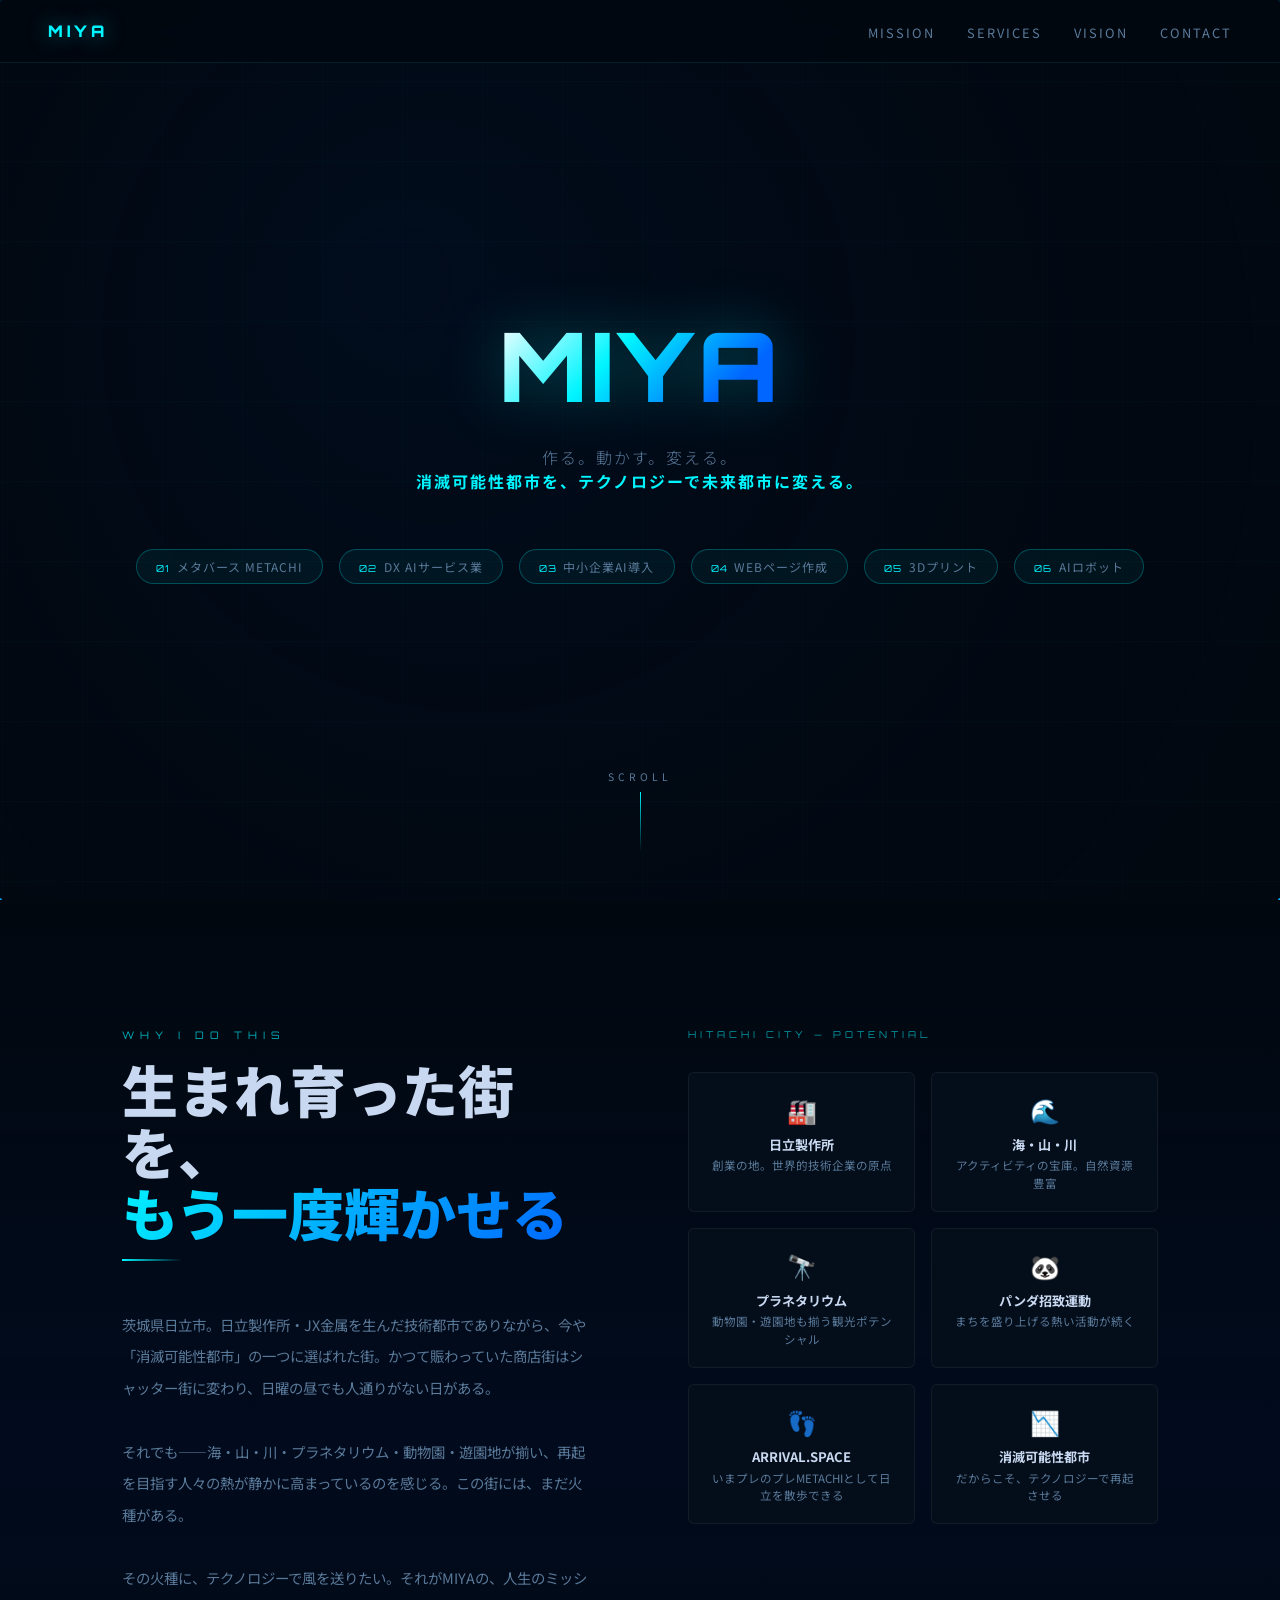
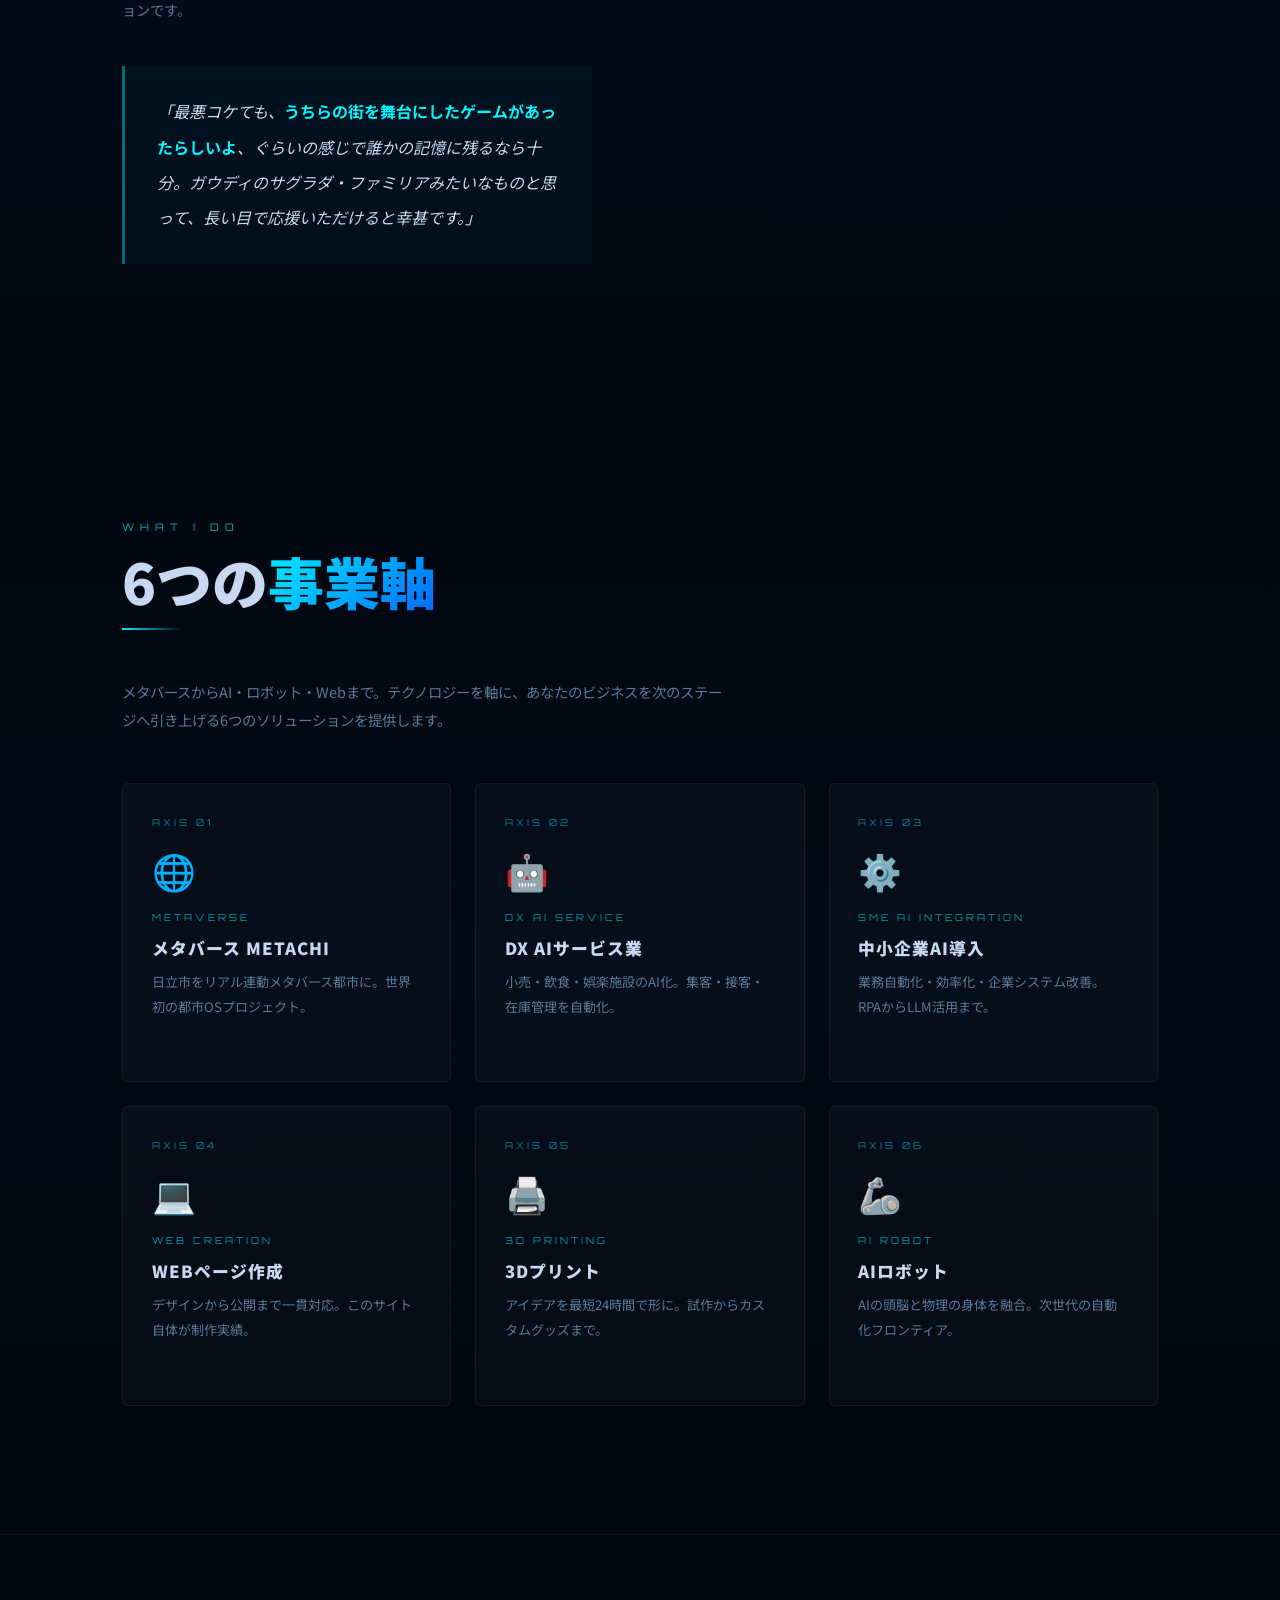
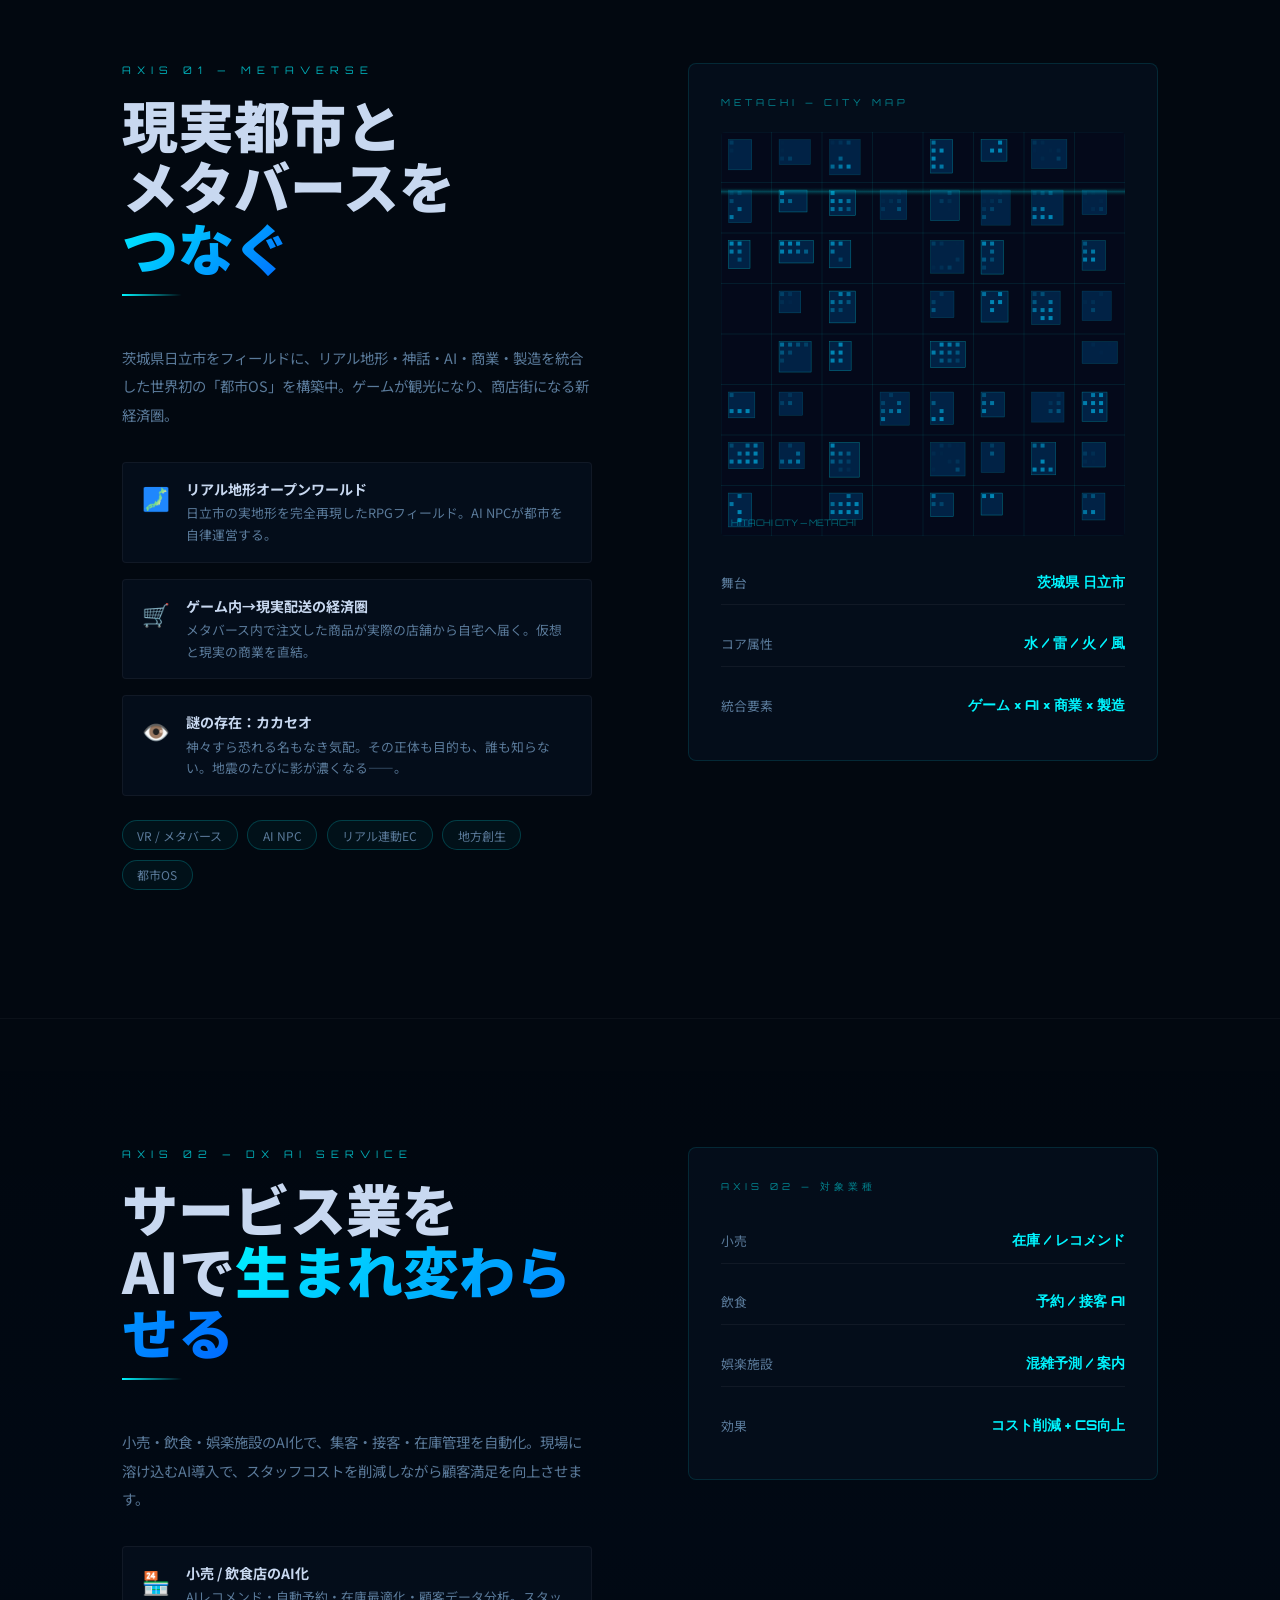
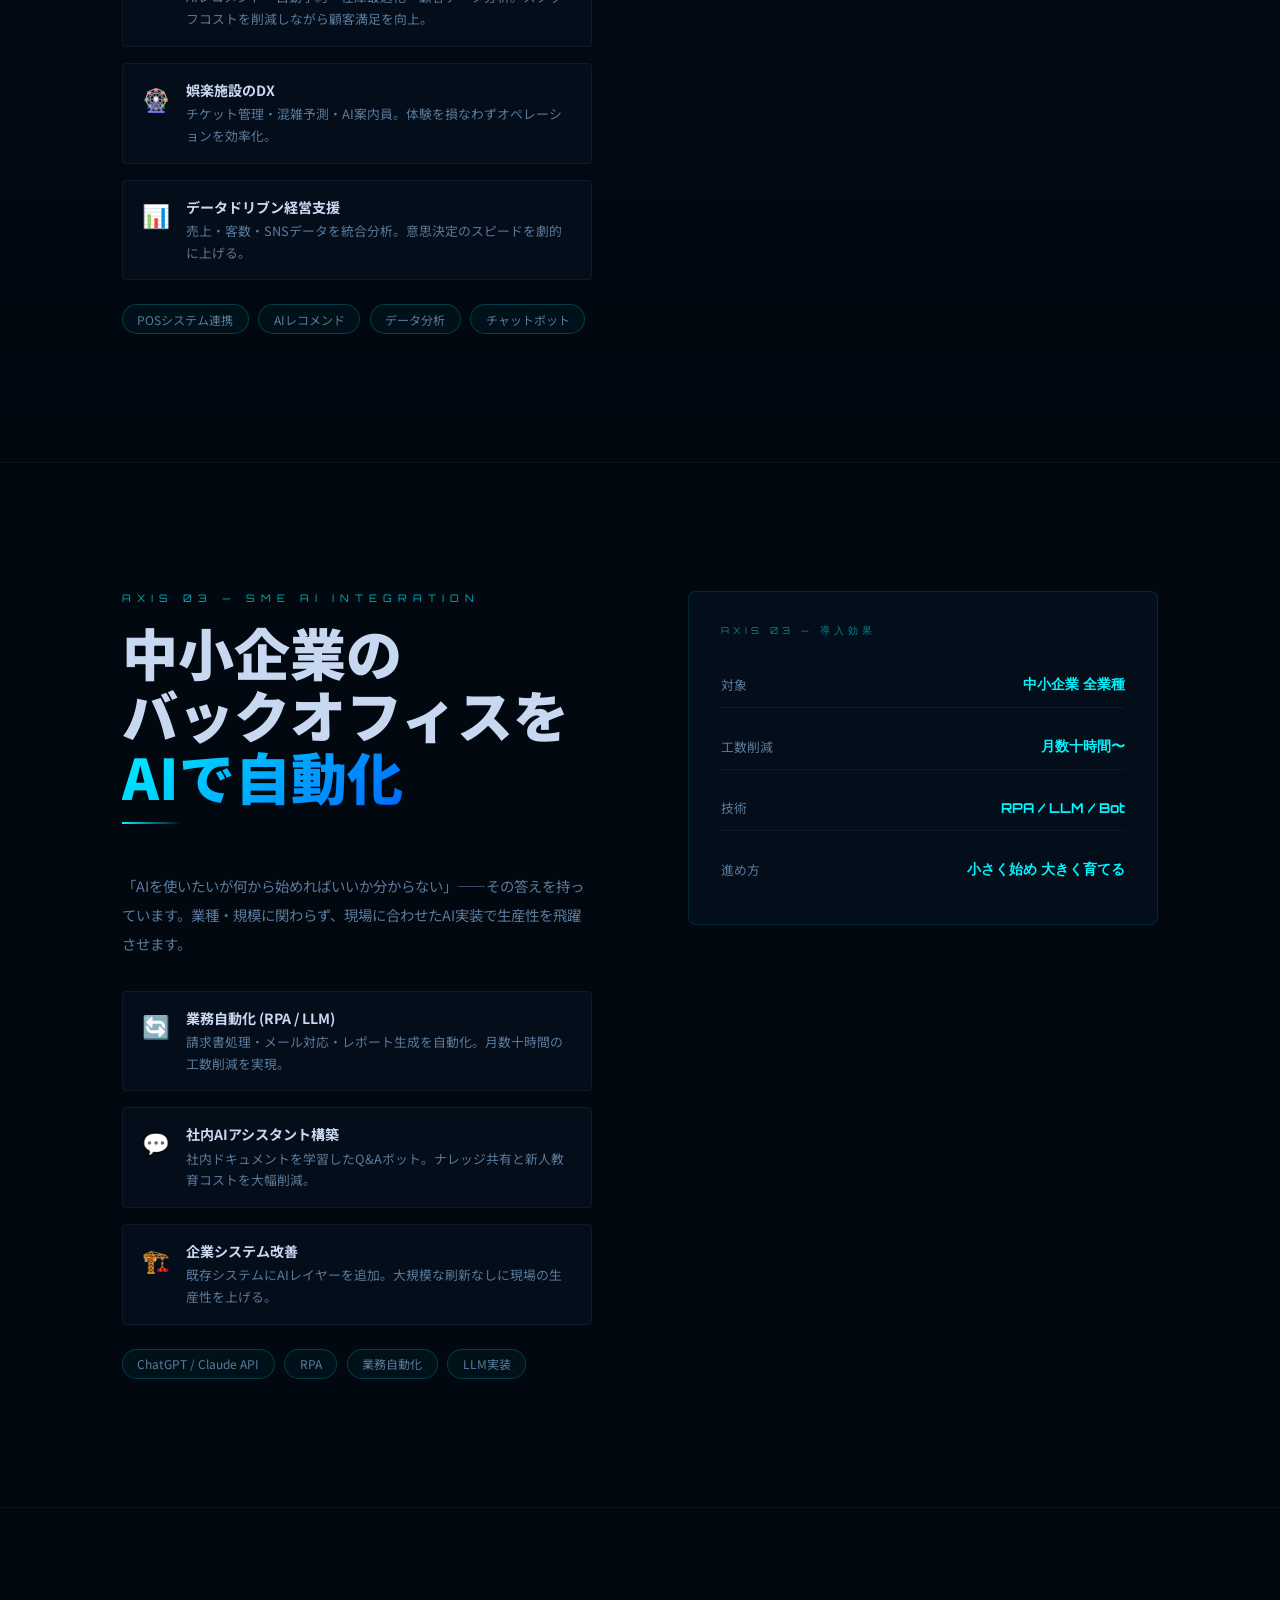
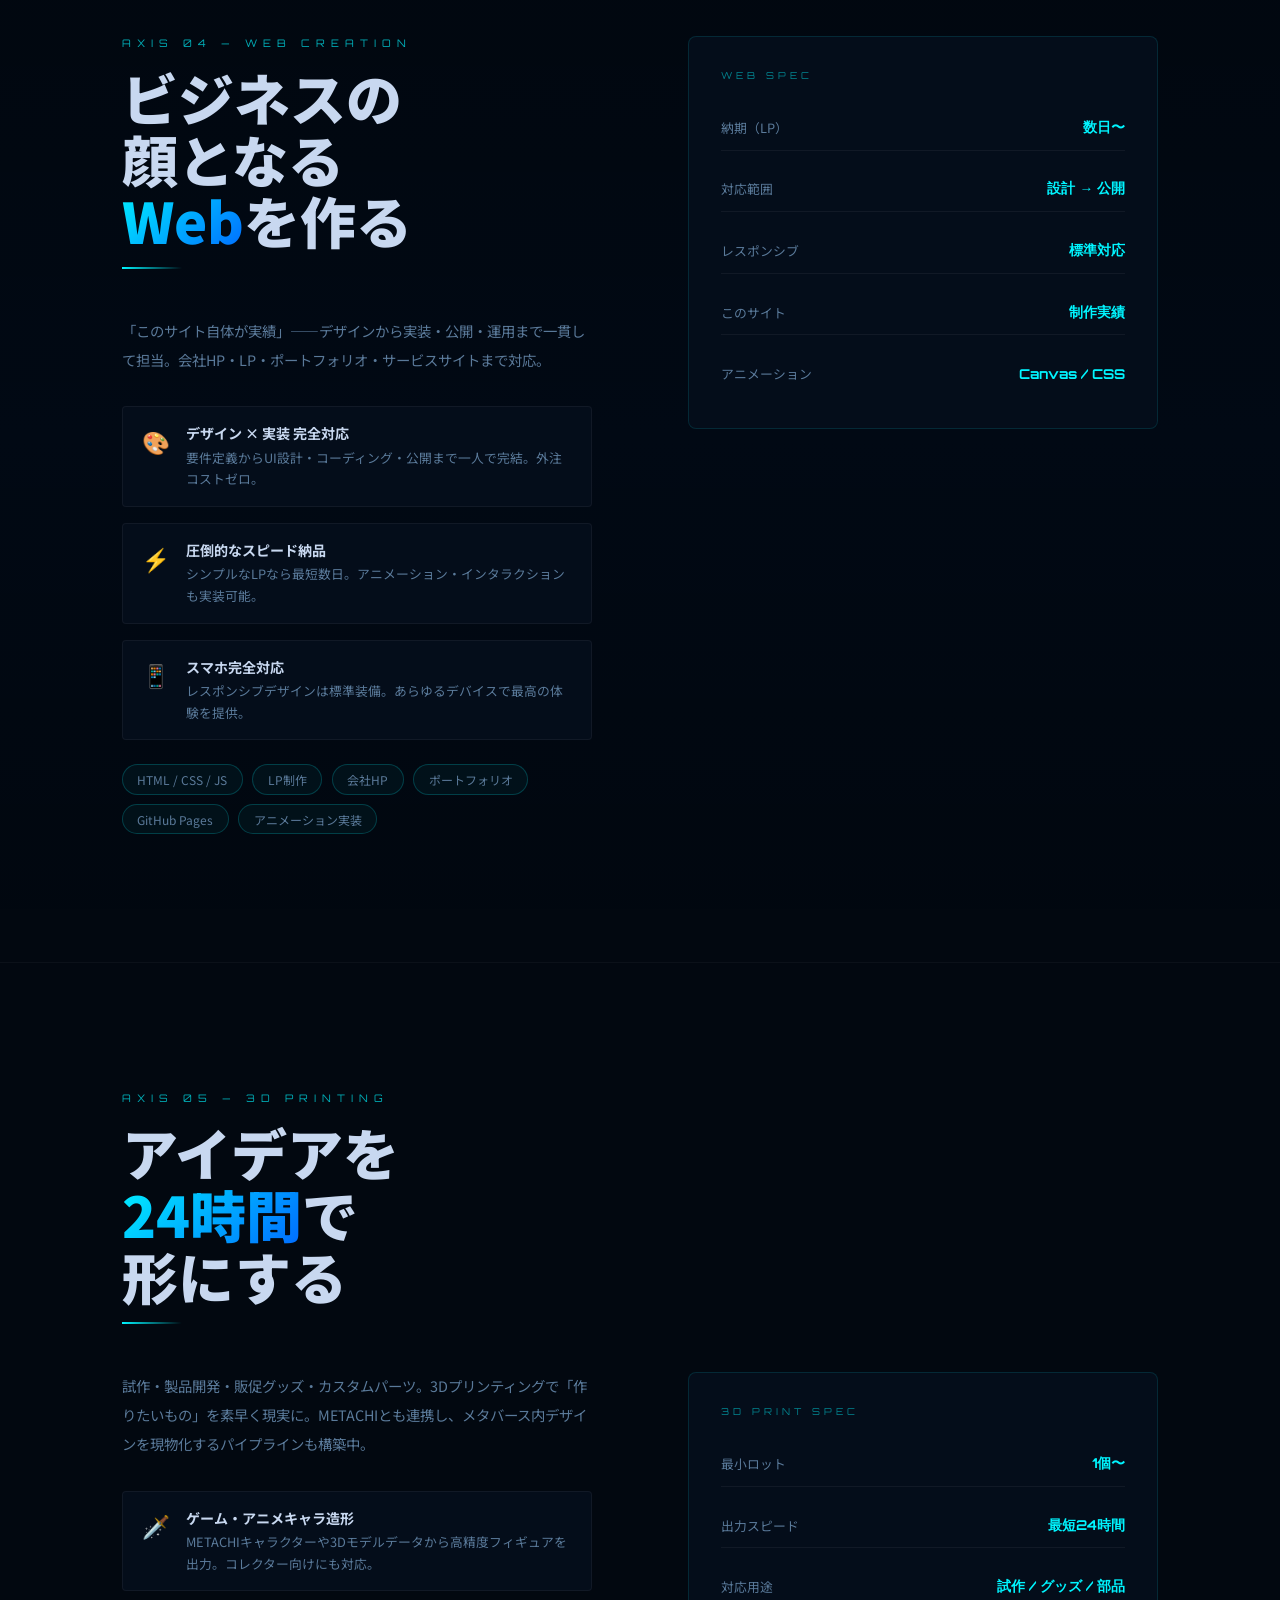
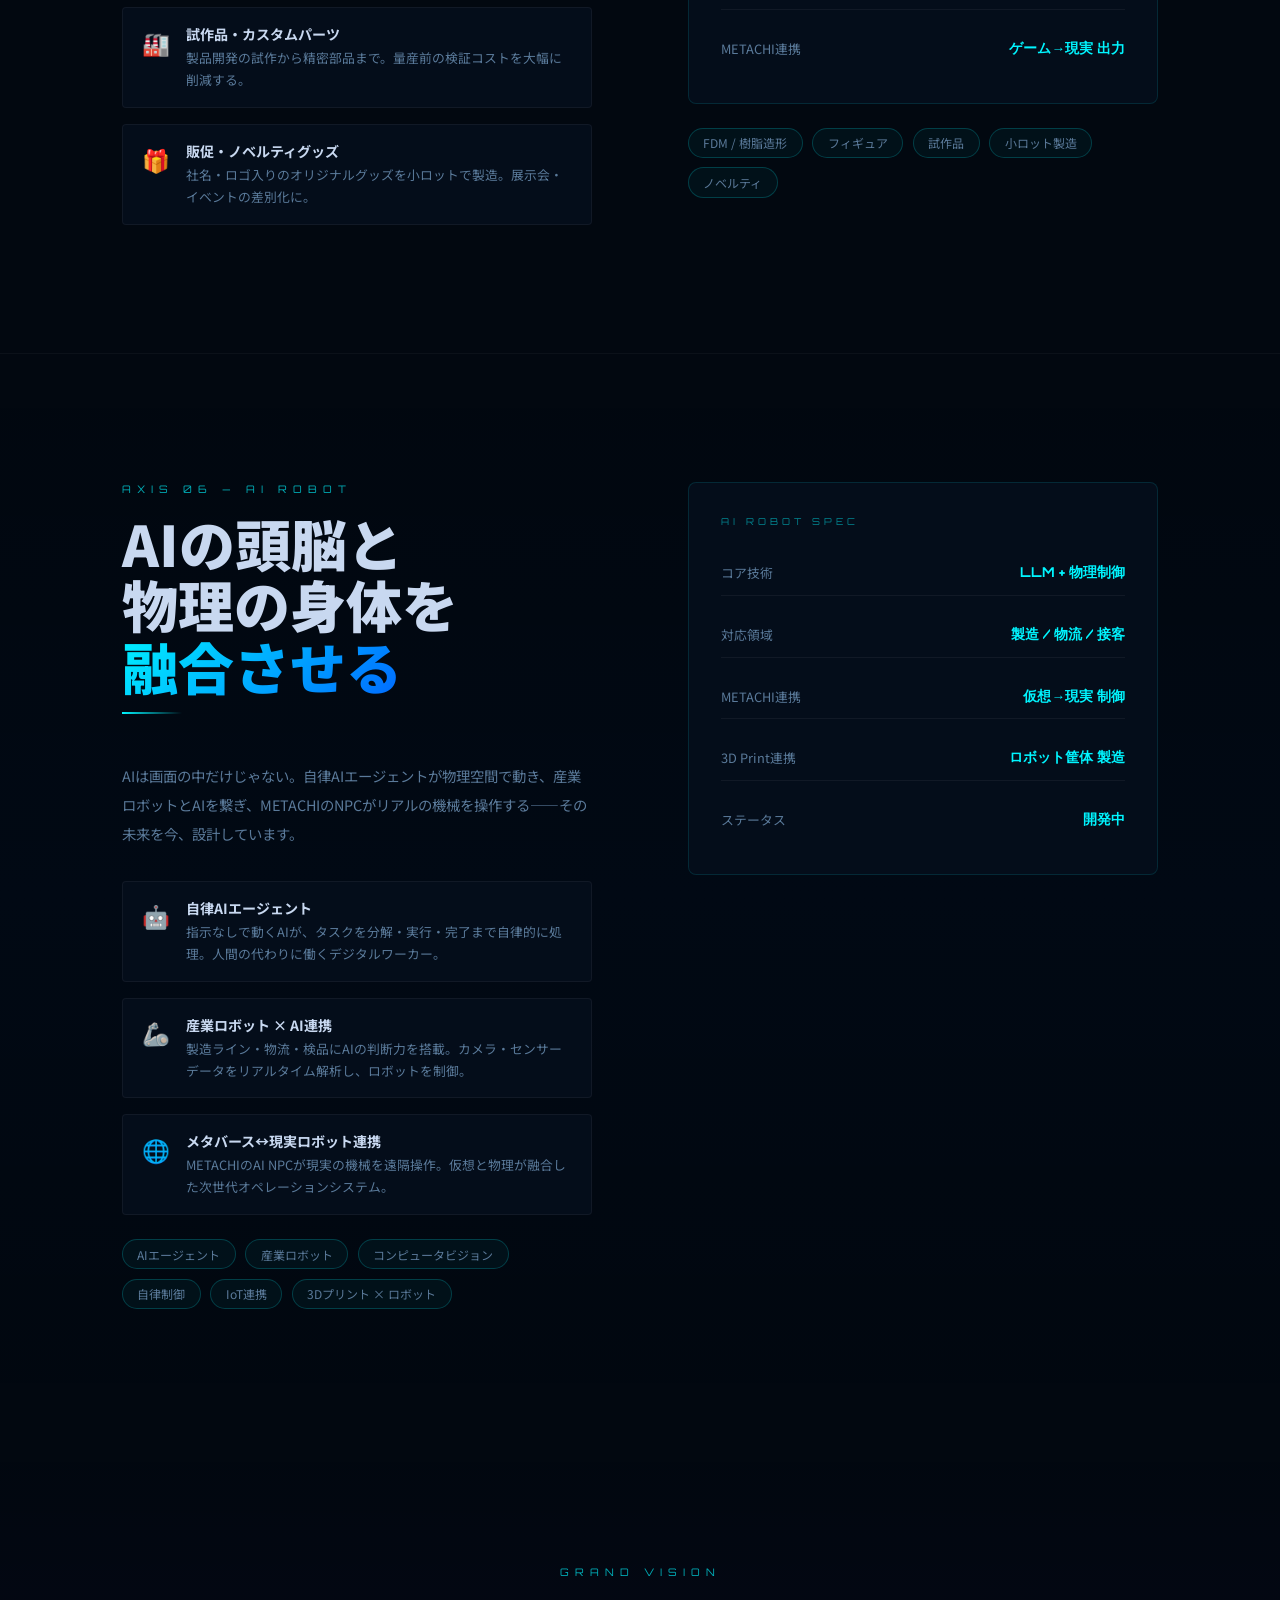
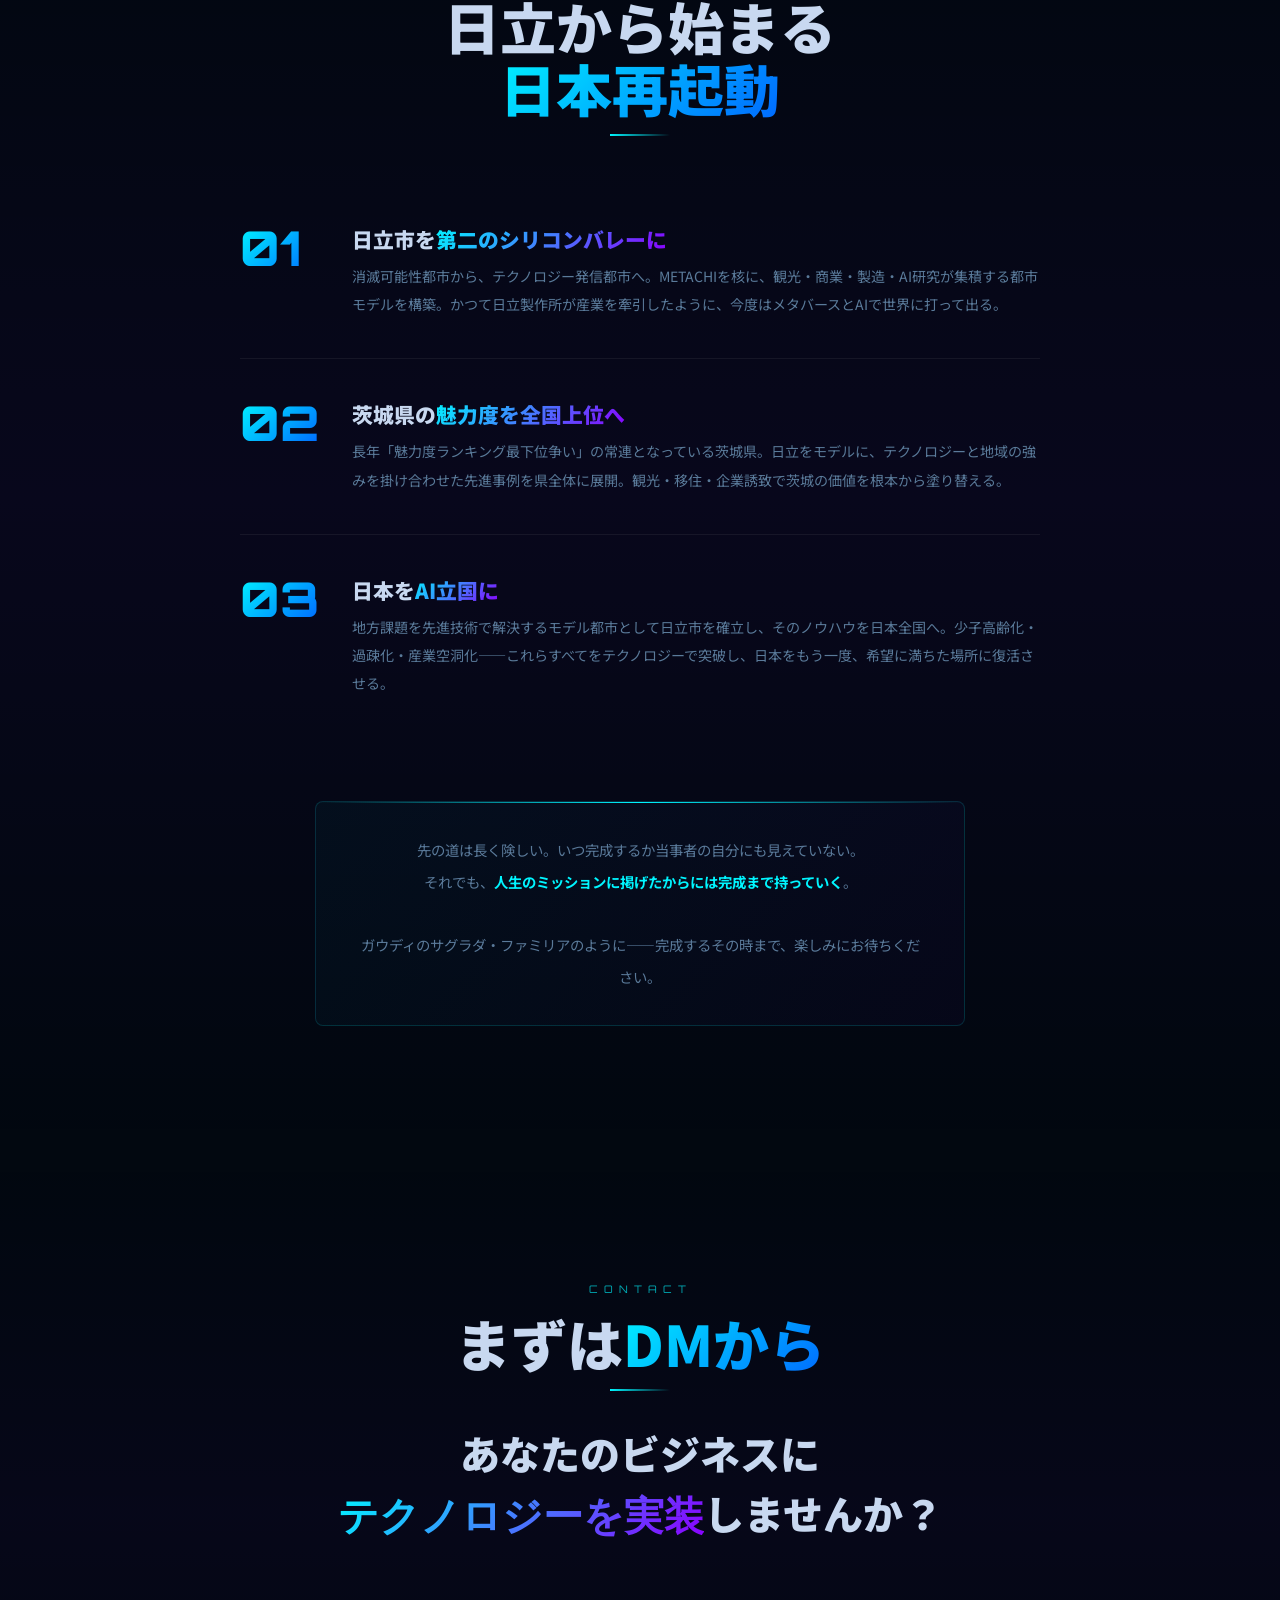
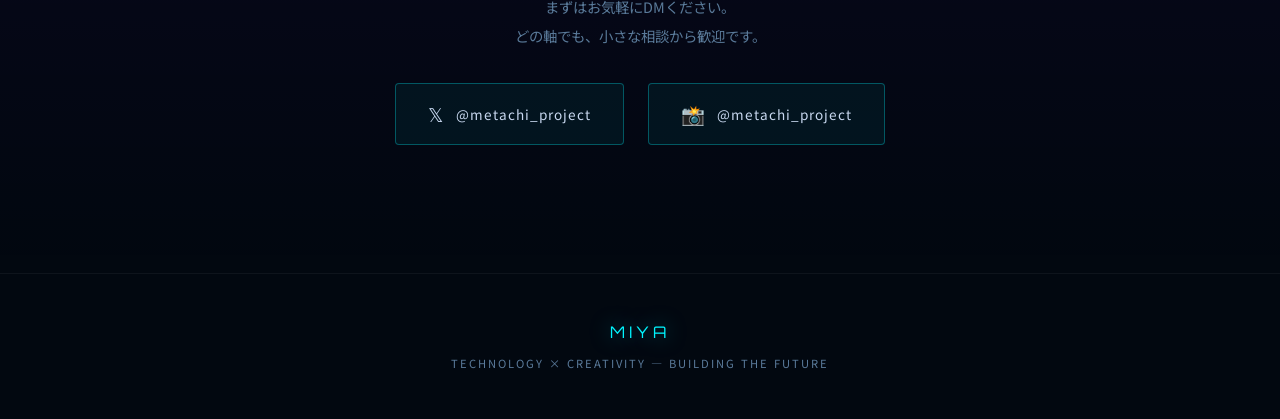
==== commit 6214892c: "モバイル用ハンバーガーメニューを追加 スマートフォンでナビゲーションが非表示だった問題を解決。 タップで開閉できるハンバーガーメニューを実装し、 リンククリック時に自動で閉じるようにした。  http" ====
--- a/index.html
+++ b/index.html
@@ -468,10 +468,58 @@
     .sagrada-note p { font-size: 0.9rem; color: var(--text-dim); line-height: 2.2; }
     .sagrada-note strong { color: var(--cyan); }
 
+    /* ─── HAMBURGER ─── */
+    .hamburger {
+      display: none;
+      flex-direction: column;
+      justify-content: center;
+      gap: 5px;
+      cursor: pointer;
+      padding: 4px;
+      background: none;
+      border: none;
+    }
+    .hamburger span {
+      display: block;
+      width: 24px;
+      height: 2px;
+      background: var(--cyan);
+      border-radius: 2px;
+      transition: transform 0.3s, opacity 0.3s;
+    }
+    .hamburger.open span:nth-child(1) { transform: translateY(7px) rotate(45deg); }
+    .hamburger.open span:nth-child(2) { opacity: 0; }
+    .hamburger.open span:nth-child(3) { transform: translateY(-7px) rotate(-45deg); }
+
+    /* ─── MOBILE MENU ─── */
+    .mobile-menu {
+      display: none;
+      position: fixed;
+      top: 56px; left: 0; right: 0;
+      background: rgba(2,8,16,0.97);
+      backdrop-filter: blur(20px);
+      border-bottom: 1px solid rgba(0,245,255,0.15);
+      z-index: 99;
+      padding: 1.5rem 2rem;
+      flex-direction: column;
+      gap: 1.2rem;
+    }
+    .mobile-menu.open { display: flex; }
+    .mobile-menu a {
+      color: var(--text-dim);
+      text-decoration: none;
+      font-size: 0.9rem;
+      letter-spacing: 3px;
+      font-family: 'Orbitron', sans-serif;
+      transition: color 0.3s;
+    }
+    .mobile-menu a:hover { color: var(--cyan); }
+
     /* ─── RESPONSIVE ─── */
     @media (max-width: 768px) {
       nav { padding: 1rem 1.5rem; }
       .nav-links { display: none; }
+      .hamburger { display: flex; }
       .axis-layout { grid-template-columns: 1fr; gap: 3rem; }
       .axis-layout.reverse { direction: ltr; }
       .services-grid { grid-template-columns: 1fr; }
@@ -496,7 +544,18 @@
     <li><a href="#vision">VISION</a></li>
     <li><a href="#contact">CONTACT</a></li>
   </ul>
+  <button class="hamburger" id="hamburger" aria-label="メニューを開く">
+    <span></span><span></span><span></span>
+  </button>
 </nav>
+
+<!-- MOBILE MENU -->
+<div class="mobile-menu" id="mobile-menu">
+  <a href="#mission" class="mobile-link">MISSION</a>
+  <a href="#services" class="mobile-link">SERVICES</a>
+  <a href="#vision" class="mobile-link">VISION</a>
+  <a href="#contact" class="mobile-link">CONTACT</a>
+</div>
 
 <!-- HERO -->
 <section id="hero">
@@ -1325,6 +1384,20 @@
   entries.forEach(e => { if (e.isIntersecting) e.target.classList.add('visible'); });
 }, { threshold: 0.08 });
 document.querySelectorAll('.reveal').forEach(el => observer.observe(el));
+
+// Hamburger menu
+const hamburger = document.getElementById('hamburger');
+const mobileMenu = document.getElementById('mobile-menu');
+hamburger.addEventListener('click', () => {
+  hamburger.classList.toggle('open');
+  mobileMenu.classList.toggle('open');
+});
+document.querySelectorAll('.mobile-link').forEach(link => {
+  link.addEventListener('click', () => {
+    hamburger.classList.remove('open');
+    mobileMenu.classList.remove('open');
+  });
+});
 </script>
 </body>
 </html>
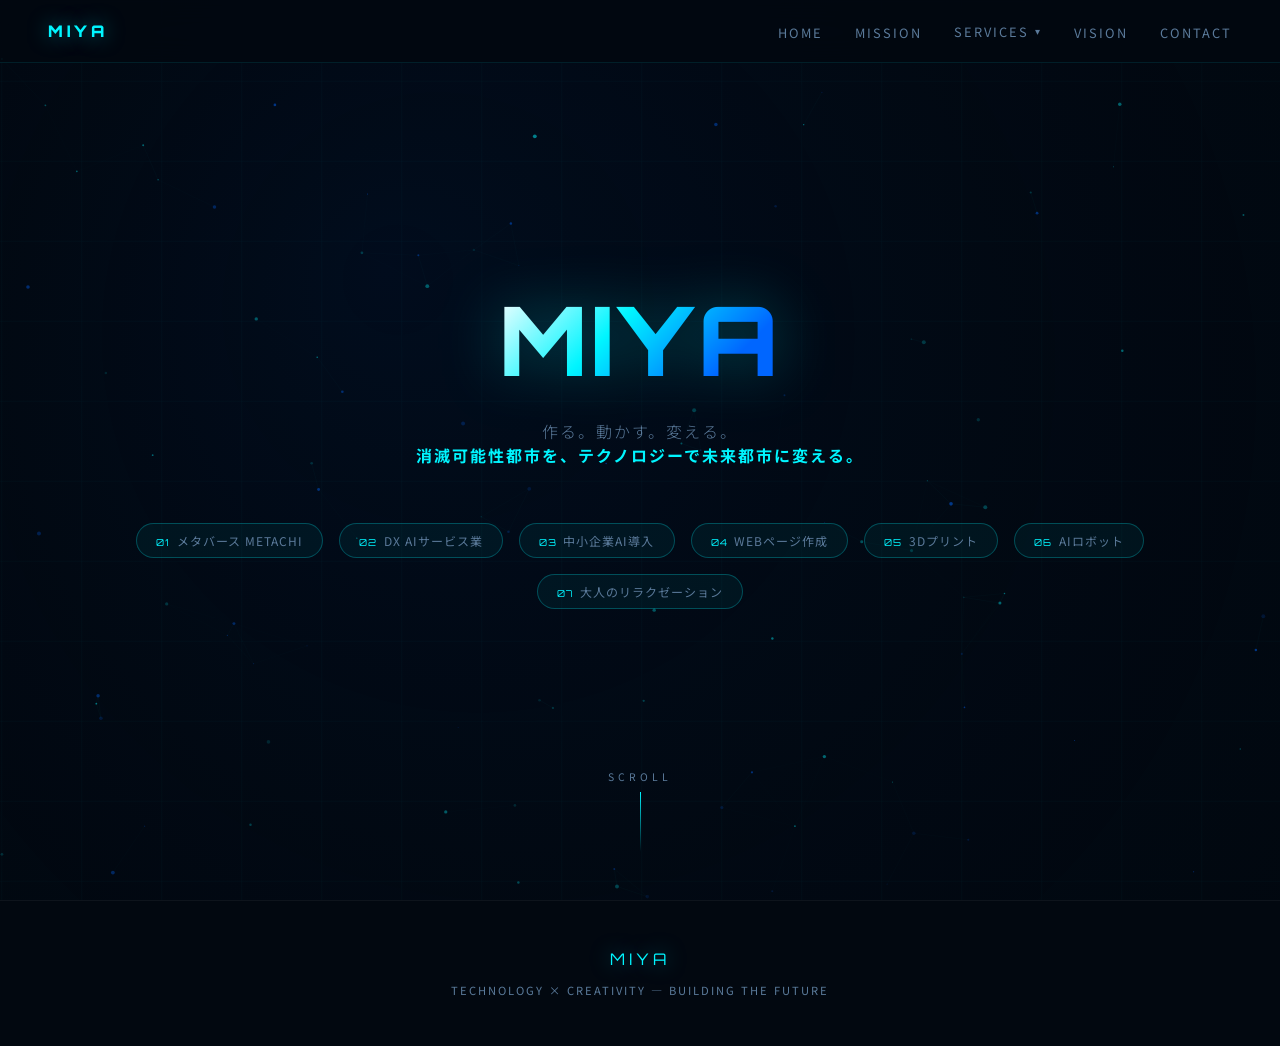
==== commit 502d644b: "Add AXIS 07 Recovery Lounge — 大人のリラクゼーションスペース - New page recovery-lounge.html with full brand concep" ====
--- a/index.html
+++ b/index.html
@@ -4,557 +4,53 @@
   <meta charset="UTF-8">
   <meta name="viewport" content="width=device-width, initial-scale=1.0">
   <title>MIYA — 日立からテクノロジーで世界へ</title>
-  <style>
-    @import url('https://fonts.googleapis.com/css2?family=Noto+Sans+JP:wght@300;400;700;900&family=Orbitron:wght@400;700;900&display=swap');
-
-    :root {
-      --cyan: #00f5ff;
-      --blue: #0066ff;
-      --purple: #8b00ff;
-      --dark: #020810;
-      --dark2: #040d1a;
-      --dark3: #071224;
-      --text: #c8d8f0;
-      --text-dim: #5a7a9a;
-      --glow-cyan: 0 0 20px rgba(0,245,255,0.5), 0 0 60px rgba(0,245,255,0.2);
-    }
-
-    * { margin: 0; padding: 0; box-sizing: border-box; }
-    html { scroll-behavior: smooth; }
-    body {
-      background: var(--dark);
-      color: var(--text);
-      font-family: 'Noto Sans JP', sans-serif;
-      overflow-x: hidden;
-    }
-
-    #bg-canvas {
-      position: fixed; top: 0; left: 0;
-      width: 100%; height: 100%;
-      z-index: 0; pointer-events: none;
-    }
-
-    /* ─── NAV ─── */
-    nav {
-      position: fixed; top: 0; left: 0; right: 0;
-      z-index: 100;
-      display: flex; align-items: center; justify-content: space-between;
-      padding: 1.2rem 3rem;
-      background: rgba(2,8,16,0.85);
-      backdrop-filter: blur(20px);
-      border-bottom: 1px solid rgba(0,245,255,0.1);
-    }
-    .nav-logo {
-      font-family: 'Orbitron', sans-serif;
-      font-size: 1rem; font-weight: 900;
-      color: var(--cyan); letter-spacing: 4px;
-      text-shadow: var(--glow-cyan);
-    }
-    .nav-links { display: flex; gap: 2rem; list-style: none; }
-    .nav-links a {
-      color: var(--text-dim); text-decoration: none;
-      font-size: 0.8rem; letter-spacing: 2px;
-      transition: color 0.3s;
-    }
-    .nav-links a:hover { color: var(--cyan); }
-
-    /* ─── SECTION BASE ─── */
-    section { position: relative; z-index: 1; }
-    .section-inner { max-width: 1100px; margin: 0 auto; padding: 8rem 2rem; }
-    .section-label {
-      font-family: 'Orbitron', sans-serif;
-      font-size: 0.65rem; letter-spacing: 6px;
-      color: var(--cyan); text-transform: uppercase;
-      margin-bottom: 1rem; opacity: 0.7;
-    }
-    .section-title {
-      font-size: clamp(2rem, 5vw, 3.5rem);
-      font-weight: 900; line-height: 1.1; margin-bottom: 1rem;
-    }
-    .section-title .accent {
-      background: linear-gradient(135deg, var(--cyan), var(--blue));
-      -webkit-background-clip: text; -webkit-text-fill-color: transparent;
-      background-clip: text;
-    }
-    .divider {
-      width: 60px; height: 2px;
-      background: linear-gradient(to right, var(--cyan), transparent);
-      margin-bottom: 3rem;
-    }
-
-    /* ─── HERO ─── */
-    #hero {
-      min-height: 100vh;
-      display: flex; flex-direction: column;
-      align-items: center; justify-content: center;
-      text-align: center; padding: 2rem;
-    }
-    .hero-subtitle {
-      font-family: 'Orbitron', sans-serif;
-      font-size: 0.75rem; letter-spacing: 8px;
-      color: var(--cyan); text-transform: uppercase;
-      margin-bottom: 1.5rem;
-      opacity: 0; animation: fadeUp 0.8s 0.2s forwards;
-    }
-    .hero-name {
-      font-family: 'Orbitron', sans-serif;
-      font-size: clamp(2.5rem, 8vw, 6rem);
-      font-weight: 900; line-height: 1;
-      letter-spacing: 4px;
-      background: linear-gradient(135deg, #fff 0%, var(--cyan) 40%, var(--blue) 80%);
-      -webkit-background-clip: text; -webkit-text-fill-color: transparent;
-      background-clip: text;
-      opacity: 0; animation: fadeUp 0.8s 0.4s forwards;
-      filter: drop-shadow(0 0 30px rgba(0,245,255,0.3));
-    }
-    .hero-tagline {
-      margin-top: 2rem;
-      font-size: 1rem; color: var(--text-dim);
-      font-weight: 300; letter-spacing: 2px;
-      opacity: 0; animation: fadeUp 0.8s 0.6s forwards;
-    }
-    .hero-tagline span { color: var(--cyan); font-weight: 700; }
-
-    /* 5軸クイックビュー */
-    .hero-axes {
-      margin-top: 3.5rem;
-      display: flex; gap: 1rem; flex-wrap: wrap;
-      justify-content: center;
-      opacity: 0; animation: fadeUp 0.8s 0.9s forwards;
-    }
-    .hero-axis-chip {
-      padding: 0.5rem 1.2rem;
-      border: 1px solid rgba(0,245,255,0.25);
-      border-radius: 100px;
-      background: rgba(0,245,255,0.05);
-      font-size: 0.75rem; letter-spacing: 1px;
-      color: var(--text-dim);
-      transition: all 0.3s;
-    }
-    .hero-axis-chip:hover {
-      border-color: var(--cyan); color: var(--cyan);
-      background: rgba(0,245,255,0.1);
-    }
-    .hero-axis-chip .chip-num {
-      font-family: 'Orbitron', sans-serif;
-      font-size: 0.6rem; color: var(--cyan);
-      margin-right: 0.4rem;
-    }
-
-    .scroll-indicator {
-      position: absolute; bottom: 3rem; left: 50%;
-      transform: translateX(-50%);
-      display: flex; flex-direction: column;
-      align-items: center; gap: 0.5rem;
-      opacity: 0; animation: fadeIn 1s 1.5s forwards;
-    }
-    .scroll-indicator span { font-size: 0.65rem; letter-spacing: 4px; color: var(--text-dim); }
-    .scroll-line {
-      width: 1px; height: 60px;
-      background: linear-gradient(to bottom, var(--cyan), transparent);
-      animation: scrollPulse 2s infinite;
-    }
-
-    /* ─── SERVICES OVERVIEW ─── */
-    #services {
-      background: linear-gradient(180deg, transparent 0%, rgba(0,102,255,0.03) 50%, transparent 100%);
-    }
-    .services-grid {
-      display: grid;
-      grid-template-columns: repeat(auto-fit, minmax(300px, 1fr));
-      gap: 1.5rem; margin-top: 3rem;
-    }
-    .service-card {
-      padding: 2rem 1.8rem;
-      border: 1px solid rgba(255,255,255,0.06);
-      border-radius: 6px;
-      background: rgba(255,255,255,0.02);
-      transition: all 0.3s; cursor: pointer;
-      position: relative; overflow: hidden;
-      text-decoration: none; color: inherit;
-      display: block;
-    }
-    .service-arrow {
-      display: block;
-      margin-top: 1rem;
-      font-family: 'Orbitron', sans-serif;
-      font-size: 0.6rem; letter-spacing: 3px;
-      color: var(--cyan); opacity: 0;
-      transition: opacity 0.3s;
-    }
-    .service-card:hover .service-arrow { opacity: 0.7; }
-    .service-card::before {
-      content: '';
-      position: absolute; top: 0; left: 0; right: 0; height: 2px;
-      background: linear-gradient(to right, transparent, var(--card-color, var(--cyan)), transparent);
-      opacity: 0; transition: opacity 0.3s;
-    }
-    .service-card:hover::before { opacity: 1; }
-    .service-card:hover {
-      border-color: rgba(0,245,255,0.2);
-      transform: translateY(-4px);
-      box-shadow: 0 20px 60px rgba(0,102,255,0.12);
-      background: rgba(0,245,255,0.03);
-    }
-    .service-num {
-      font-family: 'Orbitron', sans-serif;
-      font-size: 0.6rem; letter-spacing: 3px;
-      color: var(--cyan); opacity: 0.5;
-      margin-bottom: 1rem; display: block;
-    }
-    .service-icon { font-size: 2.2rem; margin-bottom: 1rem; display: block; }
-    .service-card h3 {
-      font-size: 1.05rem; font-weight: 900;
-      color: var(--text); margin-bottom: 0.6rem; letter-spacing: 1px;
-    }
-    .service-card .service-en {
-      font-family: 'Orbitron', sans-serif;
-      font-size: 0.6rem; letter-spacing: 3px;
-      color: var(--cyan); opacity: 0.6;
-      display: block; margin-bottom: 0.8rem;
-    }
-    .service-card p {
-      font-size: 0.82rem; color: var(--text-dim); line-height: 1.9;
-    }
-
-    /* ─── AXIS DETAIL SECTIONS ─── */
-    .axis-section {
-      border-top: 1px solid rgba(255,255,255,0.04);
-    }
-    .axis-section:nth-child(even) {
-      background: linear-gradient(180deg, transparent 0%, rgba(0,102,255,0.02) 50%, transparent 100%);
-    }
-
-    /* 2カラムレイアウト */
-    .axis-layout {
-      display: grid;
-      grid-template-columns: 1fr 1fr;
-      gap: 6rem; align-items: start;
-    }
-    .axis-layout.reverse { direction: rtl; }
-    .axis-layout.reverse > * { direction: ltr; }
-
-    /* タグリスト */
-    .tag-list {
-      display: flex; flex-wrap: wrap; gap: 0.6rem; margin-top: 1.5rem;
-    }
-    .tag {
-      padding: 0.35rem 0.9rem;
-      border: 1px solid rgba(0,245,255,0.2);
-      border-radius: 100px;
-      font-size: 0.75rem; color: var(--text-dim);
-      background: rgba(0,245,255,0.04);
-    }
-
-    /* 特徴カード */
-    .feature-list {
-      display: flex; flex-direction: column; gap: 1rem; margin-top: 2rem;
-    }
-    .feature-item {
-      display: flex; gap: 1rem; align-items: flex-start;
-      padding: 1rem 1.2rem;
-      border: 1px solid rgba(255,255,255,0.05);
-      border-radius: 4px;
-      background: var(--dark2);
-      transition: border-color 0.3s;
-    }
-    .feature-item:hover { border-color: rgba(0,245,255,0.2); }
-    .feature-item-icon { font-size: 1.4rem; flex-shrink: 0; margin-top: 0.1rem; }
-    .feature-item h4 { font-size: 0.88rem; color: var(--text); margin-bottom: 0.2rem; }
-    .feature-item p { font-size: 0.8rem; color: var(--text-dim); line-height: 1.7; }
-
-    /* ビジュアルボックス */
-    .axis-visual {
-      border: 1px solid rgba(0,245,255,0.12);
-      border-radius: 8px;
-      background: var(--dark2);
-      padding: 2rem;
-      position: sticky; top: 8rem;
-    }
-    .axis-visual-label {
-      font-family: 'Orbitron', sans-serif;
-      font-size: 0.6rem; letter-spacing: 4px;
-      color: var(--cyan); opacity: 0.5;
-      margin-bottom: 1.5rem;
-    }
-    .stat-row {
-      display: flex; flex-direction: column; gap: 1rem;
-    }
-    .stat-item {
-      display: flex; justify-content: space-between; align-items: center;
-      padding: 0.8rem 0;
-      border-bottom: 1px solid rgba(255,255,255,0.05);
-    }
-    .stat-item:last-child { border-bottom: none; }
-    .stat-label { font-size: 0.8rem; color: var(--text-dim); }
-    .stat-value {
-      font-family: 'Orbitron', sans-serif;
-      font-size: 0.85rem; color: var(--cyan);
-      font-weight: 700;
-    }
-
-    /* メタチマップ */
-    .city-map {
-      width: 100%; aspect-ratio: 1;
-      border-radius: 4px;
-      background: var(--dark2);
-      overflow: hidden; position: relative;
-    }
-    .city-map canvas { width: 100%; height: 100%; }
-
-    /* ─── CONTACT ─── */
-    #contact {
-      text-align: center;
-      background: linear-gradient(180deg, transparent 0%, rgba(139,0,255,0.04) 50%, transparent 100%);
-    }
-    .contact-tagline {
-      font-size: clamp(1.4rem, 3.5vw, 2.5rem);
-      font-weight: 900; line-height: 1.5;
-      max-width: 700px; margin: 0 auto 3rem;
-    }
-    .contact-tagline .hl {
-      font-family: 'Orbitron', sans-serif;
-      background: linear-gradient(135deg, var(--cyan), var(--purple));
-      -webkit-background-clip: text; -webkit-text-fill-color: transparent;
-      background-clip: text;
-    }
-    .sns-links {
-      display: flex; gap: 1.5rem;
-      justify-content: center; flex-wrap: wrap;
-      margin-top: 2rem;
-    }
-    .sns-btn {
-      display: flex; align-items: center; gap: 0.7rem;
-      padding: 1rem 2rem;
-      border: 1px solid rgba(0,245,255,0.3);
-      border-radius: 4px;
-      background: rgba(0,245,255,0.05);
-      color: var(--text); text-decoration: none;
-      font-size: 0.85rem; letter-spacing: 1px;
-      transition: all 0.3s;
-    }
-    .sns-btn:hover {
-      background: rgba(0,245,255,0.15);
-      border-color: var(--cyan);
-      color: var(--cyan);
-      box-shadow: 0 0 30px rgba(0,245,255,0.2);
-      transform: translateY(-2px);
-    }
-    .sns-btn-icon { font-size: 1.2rem; }
-
-    /* ─── FOOTER ─── */
-    footer {
-      position: relative; z-index: 1;
-      text-align: center; padding: 3rem;
-      border-top: 1px solid rgba(255,255,255,0.05);
-    }
-    footer .footer-logo {
-      font-family: 'Orbitron', sans-serif;
-      font-size: 1rem; color: var(--cyan);
-      letter-spacing: 4px; margin-bottom: 0.8rem;
-      text-shadow: var(--glow-cyan);
-    }
-    footer p {
-      font-size: 0.7rem; color: var(--text-dim); letter-spacing: 2px;
-    }
-
-    /* ─── ANIMATIONS ─── */
-    @keyframes fadeUp {
-      from { opacity: 0; transform: translateY(30px); }
-      to   { opacity: 1; transform: translateY(0); }
-    }
-    @keyframes fadeIn {
-      from { opacity: 0; } to { opacity: 1; }
-    }
-    @keyframes scrollPulse {
-      0%, 100% { opacity: 0.3; transform: scaleY(1); }
-      50%       { opacity: 1;   transform: scaleY(1.2); }
-    }
-    .reveal {
-      opacity: 0; transform: translateY(40px);
-      transition: opacity 0.8s ease, transform 0.8s ease;
-    }
-    .reveal.visible { opacity: 1; transform: translateY(0); }
-
-    /* ─── MISSION ─── */
-    #mission {
-      background: linear-gradient(180deg, transparent 0%, rgba(0,20,60,0.3) 50%, transparent 100%);
-    }
-    .mission-layout {
-      display: grid;
-      grid-template-columns: 1fr 1fr;
-      gap: 6rem; align-items: start;
-    }
-    .mission-quote {
-      margin-top: 2.5rem;
-      padding: 1.8rem 2rem;
-      border-left: 3px solid rgba(0,245,255,0.4);
-      background: rgba(0,245,255,0.03);
-      border-radius: 0 4px 4px 0;
-      font-size: 1rem;
-      line-height: 2.2;
-      color: var(--text);
-      font-style: italic;
-    }
-    .mission-quote em { color: var(--cyan); font-style: normal; font-weight: 700; }
-    .city-facts {
-      display: grid; grid-template-columns: 1fr 1fr;
-      gap: 1rem; margin-top: 2rem;
-    }
-    .city-fact {
-      padding: 1.2rem;
-      border: 1px solid rgba(255,255,255,0.06);
-      border-radius: 6px;
-      background: var(--dark2);
-      text-align: center;
-      transition: border-color 0.3s;
-    }
-    .city-fact:hover { border-color: rgba(0,245,255,0.25); }
-    .city-fact .fact-icon { font-size: 1.5rem; margin-bottom: 0.5rem; display: block; }
-    .city-fact h4 { font-size: 0.82rem; color: var(--text); margin-bottom: 0.2rem; }
-    .city-fact p { font-size: 0.72rem; color: var(--text-dim); line-height: 1.5; }
-
-    /* ─── VISION 3-STEP ─── */
-    #vision {
-      background: linear-gradient(180deg, transparent 0%, rgba(139,0,255,0.05) 50%, transparent 100%);
-    }
-    .vision-ladder {
-      display: flex; flex-direction: column; gap: 0;
-      max-width: 800px; margin: 3rem auto 0;
-    }
-    .vision-step {
-      display: grid;
-      grid-template-columns: 80px 1fr;
-      gap: 2rem; align-items: start;
-      padding: 2.5rem 0;
-      border-bottom: 1px solid rgba(255,255,255,0.06);
-      position: relative;
-    }
-    .vision-step:last-child { border-bottom: none; }
-    .vision-step-num {
-      font-family: 'Orbitron', sans-serif;
-      font-size: 3rem; font-weight: 900;
-      background: linear-gradient(135deg, var(--cyan), var(--blue));
-      -webkit-background-clip: text; -webkit-text-fill-color: transparent;
-      background-clip: text;
-      line-height: 1;
-    }
-    .vision-step-content h3 {
-      font-size: 1.3rem; font-weight: 900;
-      color: var(--text); margin-bottom: 0.5rem;
-    }
-    .vision-step-content h3 span {
-      background: linear-gradient(135deg, var(--cyan), var(--purple));
-      -webkit-background-clip: text; -webkit-text-fill-color: transparent;
-      background-clip: text;
-    }
-    .vision-step-content p {
-      font-size: 0.88rem; color: var(--text-dim); line-height: 2;
-    }
-    .sagrada-note {
-      margin-top: 4rem; text-align: center;
-      padding: 2rem 2.5rem;
-      border: 1px solid rgba(0,245,255,0.15);
-      border-radius: 8px;
-      background: linear-gradient(135deg, rgba(0,245,255,0.03), rgba(139,0,255,0.03));
-      max-width: 650px; margin: 4rem auto 0;
-      position: relative; overflow: hidden;
-    }
-    .sagrada-note::before {
-      content: '';
-      position: absolute; top: 0; left: 0; right: 0; height: 1px;
-      background: linear-gradient(to right, transparent, var(--cyan), transparent);
-    }
-    .sagrada-note p { font-size: 0.9rem; color: var(--text-dim); line-height: 2.2; }
-    .sagrada-note strong { color: var(--cyan); }
-
-    /* ─── HAMBURGER ─── */
-    .hamburger {
-      display: none;
-      flex-direction: column;
-      justify-content: center;
-      gap: 5px;
-      cursor: pointer;
-      padding: 4px;
-      background: none;
-      border: none;
-    }
-    .hamburger span {
-      display: block;
-      width: 24px;
-      height: 2px;
-      background: var(--cyan);
-      border-radius: 2px;
-      transition: transform 0.3s, opacity 0.3s;
-    }
-    .hamburger.open span:nth-child(1) { transform: translateY(7px) rotate(45deg); }
-    .hamburger.open span:nth-child(2) { opacity: 0; }
-    .hamburger.open span:nth-child(3) { transform: translateY(-7px) rotate(-45deg); }
-
-    /* ─── MOBILE MENU ─── */
-    .mobile-menu {
-      display: none;
-      position: fixed;
-      top: 56px; left: 0; right: 0;
-      background: rgba(2,8,16,0.97);
-      backdrop-filter: blur(20px);
-      border-bottom: 1px solid rgba(0,245,255,0.15);
-      z-index: 99;
-      padding: 1.5rem 2rem;
-      flex-direction: column;
-      gap: 1.2rem;
-    }
-    .mobile-menu.open { display: flex; }
-    .mobile-menu a {
-      color: var(--text-dim);
-      text-decoration: none;
-      font-size: 0.9rem;
-      letter-spacing: 3px;
-      font-family: 'Orbitron', sans-serif;
-      transition: color 0.3s;
-    }
-    .mobile-menu a:hover { color: var(--cyan); }
-
-    /* ─── RESPONSIVE ─── */
-    @media (max-width: 768px) {
-      nav { padding: 1rem 1.5rem; }
-      .nav-links { display: none; }
-      .hamburger { display: flex; }
-      .axis-layout { grid-template-columns: 1fr; gap: 3rem; }
-      .axis-layout.reverse { direction: ltr; }
-      .services-grid { grid-template-columns: 1fr; }
-      .mission-layout { grid-template-columns: 1fr; gap: 3rem; }
-      .city-facts { grid-template-columns: 1fr 1fr; }
-      .vision-step { grid-template-columns: 50px 1fr; gap: 1rem; }
-      .vision-step-num { font-size: 2rem; }
-    }
-  </style>
+  <link rel="stylesheet" href="style.css">
 </head>
 <body>
 
-
 <canvas id="bg-canvas"></canvas>
 
-<!-- NAV -->
 <nav>
-  <div class="nav-logo">MIYA</div>
+  <a href="index.html" class="nav-logo">MIYA</a>
   <ul class="nav-links">
-    <li><a href="#mission">MISSION</a></li>
-    <li><a href="#services">SERVICES</a></li>
-    <li><a href="#vision">VISION</a></li>
-    <li><a href="#contact">CONTACT</a></li>
+    <li><a href="index.html">HOME</a></li>
+    <li><a href="mission.html">MISSION</a></li>
+    <li class="nav-dropdown">
+      <a href="services.html">SERVICES</a>
+      <div class="dropdown-menu">
+        <a href="metaverse.html"><span class="dd-num">01</span> メタバース METACHI</a>
+        <a href="dx.html"><span class="dd-num">02</span> DX AIサービス業</a>
+        <a href="ai-biz.html"><span class="dd-num">03</span> 中小企業AI導入</a>
+        <a href="web.html"><span class="dd-num">04</span> WEBページ作成</a>
+        <a href="print.html"><span class="dd-num">05</span> 3Dプリント</a>
+        <a href="ai-robot.html"><span class="dd-num">06</span> AIロボット</a>
+        <a href="recovery-lounge.html"><span class="dd-num">07</span> 大人のリラクゼーション</a>
+      </div>
+    </li>
+    <li><a href="vision.html">VISION</a></li>
+    <li><a href="contact.html">CONTACT</a></li>
   </ul>
   <button class="hamburger" id="hamburger" aria-label="メニューを開く">
     <span></span><span></span><span></span>
   </button>
 </nav>
 
-<!-- MOBILE MENU -->
 <div class="mobile-menu" id="mobile-menu">
-  <a href="#mission" class="mobile-link">MISSION</a>
-  <a href="#services" class="mobile-link">SERVICES</a>
-  <a href="#vision" class="mobile-link">VISION</a>
-  <a href="#contact" class="mobile-link">CONTACT</a>
+  <a href="index.html" class="mobile-link">HOME</a>
+  <a href="mission.html" class="mobile-link">MISSION</a>
+  <div class="mobile-services-toggle" id="mobile-services-toggle">SERVICES</div>
+  <div class="mobile-sub" id="mobile-sub">
+    <a href="services.html"><span class="sub-num">ALL</span> 7つの事業軸</a>
+    <a href="metaverse.html"><span class="sub-num">01</span> メタバース METACHI</a>
+    <a href="dx.html"><span class="sub-num">02</span> DX AIサービス業</a>
+    <a href="ai-biz.html"><span class="sub-num">03</span> 中小企業AI導入</a>
+    <a href="web.html"><span class="sub-num">04</span> WEBページ作成</a>
+    <a href="print.html"><span class="sub-num">05</span> 3Dプリント</a>
+    <a href="ai-robot.html"><span class="sub-num">06</span> AIロボット</a>
+    <a href="recovery-lounge.html"><span class="sub-num">07</span> 大人のリラクゼーション</a>
+  </div>
+  <a href="vision.html" class="mobile-link">VISION</a>
+  <a href="contact.html" class="mobile-link">CONTACT</a>
 </div>
 
 <!-- HERO -->
@@ -565,12 +61,13 @@
   </p>
 
   <div class="hero-axes">
-    <div class="hero-axis-chip"><span class="chip-num">01</span>メタバース METACHI</div>
-    <div class="hero-axis-chip"><span class="chip-num">02</span>DX AIサービス業</div>
-    <div class="hero-axis-chip"><span class="chip-num">03</span>中小企業AI導入</div>
-    <div class="hero-axis-chip"><span class="chip-num">04</span>WEBページ作成</div>
-    <div class="hero-axis-chip"><span class="chip-num">05</span>3Dプリント</div>
-    <div class="hero-axis-chip"><span class="chip-num">06</span>AIロボット</div>
+    <a class="hero-axis-chip" href="metaverse.html"><span class="chip-num">01</span>メタバース METACHI</a>
+    <a class="hero-axis-chip" href="dx.html"><span class="chip-num">02</span>DX AIサービス業</a>
+    <a class="hero-axis-chip" href="ai-biz.html"><span class="chip-num">03</span>中小企業AI導入</a>
+    <a class="hero-axis-chip" href="web.html"><span class="chip-num">04</span>WEBページ作成</a>
+    <a class="hero-axis-chip" href="print.html"><span class="chip-num">05</span>3Dプリント</a>
+    <a class="hero-axis-chip" href="ai-robot.html"><span class="chip-num">06</span>AIロボット</a>
+    <a class="hero-axis-chip" href="recovery-lounge.html"><span class="chip-num">07</span>大人のリラクゼーション</a>
   </div>
 
   <div class="scroll-indicator">
@@ -579,825 +76,11 @@
   </div>
 </section>
 
-<!-- MISSION -->
-<section id="mission">
-  <div class="section-inner">
-    <div class="mission-layout">
-      <div class="reveal">
-        <div class="section-label">WHY I DO THIS</div>
-        <h2 class="section-title">生まれ育った街を、<br><span class="accent">もう一度輝かせる</span></h2>
-        <div class="divider"></div>
-        <p style="color:var(--text-dim);font-size:0.9rem;line-height:2.2;">
-          茨城県日立市。日立製作所・JX金属を生んだ技術都市でありながら、今や「消滅可能性都市」の一つに選ばれた街。かつて賑わっていた商店街はシャッター街に変わり、日曜の昼でも人通りがない日がある。
-          <br><br>
-          それでも——海・山・川・プラネタリウム・動物園・遊園地が揃い、再起を目指す人々の熱が静かに高まっているのを感じる。この街には、まだ火種がある。
-          <br><br>
-          その火種に、テクノロジーで風を送りたい。それがMIYAの、人生のミッションです。
-        </p>
-
-        <div class="mission-quote">
-          「最悪コケても、<em>うちらの街を舞台にしたゲームがあったらしいよ</em>、ぐらいの感じで誰かの記憶に残るなら十分。ガウディのサグラダ・ファミリアみたいなものと思って、長い目で応援いただけると幸甚です。」
-        </div>
-      </div>
-
-      <div class="reveal">
-        <p style="font-family:'Orbitron',sans-serif;font-size:0.6rem;letter-spacing:4px;color:var(--cyan);opacity:0.6;margin-bottom:1.5rem;">HITACHI CITY — POTENTIAL</p>
-        <div class="city-facts">
-          <div class="city-fact">
-            <span class="fact-icon">🏭</span>
-            <h4>日立製作所</h4>
-            <p>創業の地。世界的技術企業の原点</p>
-          </div>
-          <div class="city-fact">
-            <span class="fact-icon">🌊</span>
-            <h4>海・山・川</h4>
-            <p>アクティビティの宝庫。自然資源豊富</p>
-          </div>
-          <div class="city-fact">
-            <span class="fact-icon">🔭</span>
-            <h4>プラネタリウム</h4>
-            <p>動物園・遊園地も揃う観光ポテンシャル</p>
-          </div>
-          <div class="city-fact">
-            <span class="fact-icon">🐼</span>
-            <h4>パンダ招致運動</h4>
-            <p>まちを盛り上げる熱い活動が続く</p>
-          </div>
-          <div class="city-fact">
-            <span class="fact-icon">👣</span>
-            <h4>ARRIVAL.SPACE</h4>
-            <p>いまプレのプレMETACHIとして日立を散歩できる</p>
-          </div>
-          <div class="city-fact">
-            <span class="fact-icon">📉</span>
-            <h4>消滅可能性都市</h4>
-            <p>だからこそ、テクノロジーで再起させる</p>
-          </div>
-        </div>
-      </div>
-    </div>
-  </div>
-</section>
-
-<!-- SERVICES OVERVIEW -->
-<section id="services">
-  <div class="section-inner">
-    <div class="reveal">
-      <div class="section-label">WHAT I DO</div>
-      <h2 class="section-title">6つの<span class="accent">事業軸</span></h2>
-      <div class="divider"></div>
-      <p style="color:var(--text-dim);font-size:0.9rem;line-height:2;max-width:600px;">
-        メタバースからAI・ロボット・Webまで。テクノロジーを軸に、あなたのビジネスを次のステージへ引き上げる6つのソリューションを提供します。
-      </p>
-    </div>
-
-    <div class="services-grid reveal">
-      <a class="service-card" href="#metaverse">
-        <span class="service-num">AXIS 01</span>
-        <span class="service-icon">🌐</span>
-        <span class="service-en">METAVERSE</span>
-        <h3>メタバース METACHI</h3>
-        <p>日立市をリアル連動メタバース都市に。世界初の都市OSプロジェクト。</p>
-        <span class="service-arrow">→ 詳細を見る</span>
-      </a>
-      <a class="service-card" href="#dx">
-        <span class="service-num">AXIS 02</span>
-        <span class="service-icon">🤖</span>
-        <span class="service-en">DX AI SERVICE</span>
-        <h3>DX AIサービス業</h3>
-        <p>小売・飲食・娯楽施設のAI化。集客・接客・在庫管理を自動化。</p>
-        <span class="service-arrow">→ 詳細を見る</span>
-      </a>
-      <a class="service-card" href="#ai-biz">
-        <span class="service-num">AXIS 03</span>
-        <span class="service-icon">⚙️</span>
-        <span class="service-en">SME AI INTEGRATION</span>
-        <h3>中小企業AI導入</h3>
-        <p>業務自動化・効率化・企業システム改善。RPAからLLM活用まで。</p>
-        <span class="service-arrow">→ 詳細を見る</span>
-      </a>
-      <a class="service-card" href="#web">
-        <span class="service-num">AXIS 04</span>
-        <span class="service-icon">💻</span>
-        <span class="service-en">WEB CREATION</span>
-        <h3>WEBページ作成</h3>
-        <p>デザインから公開まで一貫対応。このサイト自体が制作実績。</p>
-        <span class="service-arrow">→ 詳細を見る</span>
-      </a>
-      <a class="service-card" href="#print">
-        <span class="service-num">AXIS 05</span>
-        <span class="service-icon">🖨️</span>
-        <span class="service-en">3D PRINTING</span>
-        <h3>3Dプリント</h3>
-        <p>アイデアを最短24時間で形に。試作からカスタムグッズまで。</p>
-        <span class="service-arrow">→ 詳細を見る</span>
-      </a>
-      <a class="service-card" href="#ai-robot">
-        <span class="service-num">AXIS 06</span>
-        <span class="service-icon">🦾</span>
-        <span class="service-en">AI ROBOT</span>
-        <h3>AIロボット</h3>
-        <p>AIの頭脳と物理の身体を融合。次世代の自動化フロンティア。</p>
-        <span class="service-arrow">→ 詳細を見る</span>
-      </a>
-    </div>
-  </div>
-</section>
-
-<!-- AXIS 01: METAVERSE -->
-<section id="metaverse" class="axis-section">
-  <div class="section-inner">
-    <div class="axis-layout">
-      <div class="reveal">
-        <div class="section-label">AXIS 01 — METAVERSE</div>
-        <h2 class="section-title">現実都市と<br>メタバースを<br><span class="accent">つなぐ</span></h2>
-        <div class="divider"></div>
-        <p style="color:var(--text-dim);font-size:0.9rem;line-height:2;margin-bottom:2rem;">
-          茨城県日立市をフィールドに、リアル地形・神話・AI・商業・製造を統合した世界初の「都市OS」を構築中。ゲームが観光になり、商店街になる新経済圏。
-        </p>
-
-        <div class="feature-list">
-          <div class="feature-item">
-            <span class="feature-item-icon">🗾</span>
-            <div>
-              <h4>リアル地形オープンワールド</h4>
-              <p>日立市の実地形を完全再現したRPGフィールド。AI NPCが都市を自律運営する。</p>
-            </div>
-          </div>
-          <div class="feature-item">
-            <span class="feature-item-icon">🛒</span>
-            <div>
-              <h4>ゲーム内→現実配送の経済圏</h4>
-              <p>メタバース内で注文した商品が実際の店舗から自宅へ届く。仮想と現実の商業を直結。</p>
-            </div>
-          </div>
-          <div class="feature-item">
-            <span class="feature-item-icon">👁️</span>
-            <div>
-              <h4>謎の存在：カカセオ</h4>
-              <p>神々すら恐れる名もなき気配。その正体も目的も、誰も知らない。地震のたびに影が濃くなる——。</p>
-            </div>
-          </div>
-        </div>
-
-        <div class="tag-list">
-          <span class="tag">VR / メタバース</span>
-          <span class="tag">AI NPC</span>
-          <span class="tag">リアル連動EC</span>
-          <span class="tag">地方創生</span>
-          <span class="tag">都市OS</span>
-        </div>
-      </div>
-
-      <div class="reveal">
-        <div class="axis-visual">
-          <div class="axis-visual-label">METACHI — CITY MAP</div>
-          <div class="city-map">
-            <canvas id="city-canvas"></canvas>
-          </div>
-          <div class="stat-row" style="margin-top:1.5rem;">
-            <div class="stat-item">
-              <span class="stat-label">舞台</span>
-              <span class="stat-value">茨城県 日立市</span>
-            </div>
-            <div class="stat-item">
-              <span class="stat-label">コア属性</span>
-              <span class="stat-value">水 / 雷 / 火 / 風</span>
-            </div>
-            <div class="stat-item">
-              <span class="stat-label">統合要素</span>
-              <span class="stat-value">ゲーム × AI × 商業 × 製造</span>
-            </div>
-          </div>
-        </div>
-      </div>
-    </div>
-  </div>
-</section>
-
-<!-- AXIS 02: DX AIサービス業 -->
-<section id="dx" class="axis-section">
-  <div class="section-inner">
-    <div class="axis-layout">
-      <div class="reveal">
-        <div class="section-label">AXIS 02 — DX AI SERVICE</div>
-        <h2 class="section-title">サービス業を<br>AIで<span class="accent">生まれ変わらせる</span></h2>
-        <div class="divider"></div>
-        <p style="color:var(--text-dim);font-size:0.9rem;line-height:2;margin-bottom:2rem;">
-          小売・飲食・娯楽施設のAI化で、集客・接客・在庫管理を自動化。現場に溶け込むAI導入で、スタッフコストを削減しながら顧客満足を向上させます。
-        </p>
-
-        <div class="feature-list">
-          <div class="feature-item">
-            <span class="feature-item-icon">🏪</span>
-            <div>
-              <h4>小売 / 飲食店のAI化</h4>
-              <p>AIレコメンド・自動予約・在庫最適化・顧客データ分析。スタッフコストを削減しながら顧客満足を向上。</p>
-            </div>
-          </div>
-          <div class="feature-item">
-            <span class="feature-item-icon">🎡</span>
-            <div>
-              <h4>娯楽施設のDX</h4>
-              <p>チケット管理・混雑予測・AI案内員。体験を損なわずオペレーションを効率化。</p>
-            </div>
-          </div>
-          <div class="feature-item">
-            <span class="feature-item-icon">📊</span>
-            <div>
-              <h4>データドリブン経営支援</h4>
-              <p>売上・客数・SNSデータを統合分析。意思決定のスピードを劇的に上げる。</p>
-            </div>
-          </div>
-        </div>
-
-        <div class="tag-list">
-          <span class="tag">POSシステム連携</span>
-          <span class="tag">AIレコメンド</span>
-          <span class="tag">データ分析</span>
-          <span class="tag">チャットボット</span>
-        </div>
-      </div>
-
-      <div class="reveal">
-        <div class="axis-visual">
-          <div class="axis-visual-label">AXIS 02 — 対象業種</div>
-          <div class="stat-row">
-            <div class="stat-item">
-              <span class="stat-label">小売</span>
-              <span class="stat-value">在庫 / レコメンド</span>
-            </div>
-            <div class="stat-item">
-              <span class="stat-label">飲食</span>
-              <span class="stat-value">予約 / 接客 AI</span>
-            </div>
-            <div class="stat-item">
-              <span class="stat-label">娯楽施設</span>
-              <span class="stat-value">混雑予測 / 案内</span>
-            </div>
-            <div class="stat-item">
-              <span class="stat-label">効果</span>
-              <span class="stat-value">コスト削減 + CS向上</span>
-            </div>
-          </div>
-        </div>
-      </div>
-    </div>
-  </div>
-</section>
-
-<!-- AXIS 03: 中小企業AI導入 -->
-<section id="ai-biz" class="axis-section">
-  <div class="section-inner">
-    <div class="axis-layout">
-      <div class="reveal">
-        <div class="section-label">AXIS 03 — SME AI INTEGRATION</div>
-        <h2 class="section-title">中小企業の<br>バックオフィスを<br><span class="accent">AIで自動化</span></h2>
-        <div class="divider"></div>
-        <p style="color:var(--text-dim);font-size:0.9rem;line-height:2;margin-bottom:2rem;">
-          「AIを使いたいが何から始めればいいか分からない」——その答えを持っています。業種・規模に関わらず、現場に合わせたAI実装で生産性を飛躍させます。
-        </p>
-
-        <div class="feature-list">
-          <div class="feature-item">
-            <span class="feature-item-icon">🔄</span>
-            <div>
-              <h4>業務自動化 (RPA / LLM)</h4>
-              <p>請求書処理・メール対応・レポート生成を自動化。月数十時間の工数削減を実現。</p>
-            </div>
-          </div>
-          <div class="feature-item">
-            <span class="feature-item-icon">💬</span>
-            <div>
-              <h4>社内AIアシスタント構築</h4>
-              <p>社内ドキュメントを学習したQ&Aボット。ナレッジ共有と新人教育コストを大幅削減。</p>
-            </div>
-          </div>
-          <div class="feature-item">
-            <span class="feature-item-icon">🏗️</span>
-            <div>
-              <h4>企業システム改善</h4>
-              <p>既存システムにAIレイヤーを追加。大規模な刷新なしに現場の生産性を上げる。</p>
-            </div>
-          </div>
-        </div>
-
-        <div class="tag-list">
-          <span class="tag">ChatGPT / Claude API</span>
-          <span class="tag">RPA</span>
-          <span class="tag">業務自動化</span>
-          <span class="tag">LLM実装</span>
-        </div>
-      </div>
-
-      <div class="reveal">
-        <div class="axis-visual">
-          <div class="axis-visual-label">AXIS 03 — 導入効果</div>
-          <div class="stat-row">
-            <div class="stat-item">
-              <span class="stat-label">対象</span>
-              <span class="stat-value">中小企業 全業種</span>
-            </div>
-            <div class="stat-item">
-              <span class="stat-label">工数削減</span>
-              <span class="stat-value">月数十時間〜</span>
-            </div>
-            <div class="stat-item">
-              <span class="stat-label">技術</span>
-              <span class="stat-value">RPA / LLM / Bot</span>
-            </div>
-            <div class="stat-item">
-              <span class="stat-label">進め方</span>
-              <span class="stat-value">小さく始め 大きく育てる</span>
-            </div>
-          </div>
-        </div>
-      </div>
-    </div>
-  </div>
-</section>
-
-<!-- AXIS 04: WEB -->
-<section id="web" class="axis-section">
-  <div class="section-inner">
-    <div class="axis-layout">
-      <div class="reveal">
-        <div class="section-label">AXIS 04 — WEB CREATION</div>
-        <h2 class="section-title">ビジネスの<br>顔となる<br><span class="accent">Web</span>を作る</h2>
-        <div class="divider"></div>
-        <p style="color:var(--text-dim);font-size:0.9rem;line-height:2;margin-bottom:2rem;">
-          「このサイト自体が実績」——デザインから実装・公開・運用まで一貫して担当。会社HP・LP・ポートフォリオ・サービスサイトまで対応。
-        </p>
-
-        <div class="feature-list">
-          <div class="feature-item">
-            <span class="feature-item-icon">🎨</span>
-            <div>
-              <h4>デザイン × 実装 完全対応</h4>
-              <p>要件定義からUI設計・コーディング・公開まで一人で完結。外注コストゼロ。</p>
-            </div>
-          </div>
-          <div class="feature-item">
-            <span class="feature-item-icon">⚡</span>
-            <div>
-              <h4>圧倒的なスピード納品</h4>
-              <p>シンプルなLPなら最短数日。アニメーション・インタラクションも実装可能。</p>
-            </div>
-          </div>
-          <div class="feature-item">
-            <span class="feature-item-icon">📱</span>
-            <div>
-              <h4>スマホ完全対応</h4>
-              <p>レスポンシブデザインは標準装備。あらゆるデバイスで最高の体験を提供。</p>
-            </div>
-          </div>
-        </div>
-
-        <div class="tag-list">
-          <span class="tag">HTML / CSS / JS</span>
-          <span class="tag">LP制作</span>
-          <span class="tag">会社HP</span>
-          <span class="tag">ポートフォリオ</span>
-          <span class="tag">GitHub Pages</span>
-          <span class="tag">アニメーション実装</span>
-        </div>
-      </div>
-
-      <div class="reveal">
-        <div class="axis-visual">
-          <div class="axis-visual-label">WEB SPEC</div>
-          <div class="stat-row">
-            <div class="stat-item">
-              <span class="stat-label">納期（LP）</span>
-              <span class="stat-value">数日〜</span>
-            </div>
-            <div class="stat-item">
-              <span class="stat-label">対応範囲</span>
-              <span class="stat-value">設計 → 公開</span>
-            </div>
-            <div class="stat-item">
-              <span class="stat-label">レスポンシブ</span>
-              <span class="stat-value">標準対応</span>
-            </div>
-            <div class="stat-item">
-              <span class="stat-label">このサイト</span>
-              <span class="stat-value">制作実績</span>
-            </div>
-            <div class="stat-item">
-              <span class="stat-label">アニメーション</span>
-              <span class="stat-value">Canvas / CSS</span>
-            </div>
-          </div>
-        </div>
-      </div>
-    </div>
-  </div>
-</section>
-
-<!-- AXIS 05: 3D PRINT -->
-<section id="print" class="axis-section">
-  <div class="section-inner">
-    <div class="reveal">
-      <div class="section-label">AXIS 05 — 3D PRINTING</div>
-      <h2 class="section-title">アイデアを<br><span class="accent">24時間</span>で<br>形にする</h2>
-      <div class="divider"></div>
-    </div>
-
-    <div class="axis-layout reveal">
-      <div>
-        <p style="color:var(--text-dim);font-size:0.9rem;line-height:2;margin-bottom:2rem;">
-          試作・製品開発・販促グッズ・カスタムパーツ。3Dプリンティングで「作りたいもの」を素早く現実に。METACHIとも連携し、メタバース内デザインを現物化するパイプラインも構築中。
-        </p>
-
-        <div class="feature-list">
-          <div class="feature-item">
-            <span class="feature-item-icon">🗡️</span>
-            <div>
-              <h4>ゲーム・アニメキャラ造形</h4>
-              <p>METACHIキャラクターや3Dモデルデータから高精度フィギュアを出力。コレクター向けにも対応。</p>
-            </div>
-          </div>
-          <div class="feature-item">
-            <span class="feature-item-icon">🏭</span>
-            <div>
-              <h4>試作品・カスタムパーツ</h4>
-              <p>製品開発の試作から精密部品まで。量産前の検証コストを大幅に削減する。</p>
-            </div>
-          </div>
-          <div class="feature-item">
-            <span class="feature-item-icon">🎁</span>
-            <div>
-              <h4>販促・ノベルティグッズ</h4>
-              <p>社名・ロゴ入りのオリジナルグッズを小ロットで製造。展示会・イベントの差別化に。</p>
-            </div>
-          </div>
-        </div>
-      </div>
-
-      <div>
-        <div class="axis-visual">
-          <div class="axis-visual-label">3D PRINT SPEC</div>
-          <div class="stat-row">
-            <div class="stat-item">
-              <span class="stat-label">最小ロット</span>
-              <span class="stat-value">1個〜</span>
-            </div>
-            <div class="stat-item">
-              <span class="stat-label">出力スピード</span>
-              <span class="stat-value">最短24時間</span>
-            </div>
-            <div class="stat-item">
-              <span class="stat-label">対応用途</span>
-              <span class="stat-value">試作 / グッズ / 部品</span>
-            </div>
-            <div class="stat-item">
-              <span class="stat-label">METACHI連携</span>
-              <span class="stat-value">ゲーム→現実 出力</span>
-            </div>
-          </div>
-        </div>
-
-        <div class="tag-list" style="margin-top:1.5rem;">
-          <span class="tag">FDM / 樹脂造形</span>
-          <span class="tag">フィギュア</span>
-          <span class="tag">試作品</span>
-          <span class="tag">小ロット製造</span>
-          <span class="tag">ノベルティ</span>
-        </div>
-      </div>
-    </div>
-  </div>
-</section>
-
-<!-- AXIS 06: AI ROBOT -->
-<section id="ai-robot" class="axis-section">
-  <div class="section-inner">
-    <div class="axis-layout">
-      <div class="reveal">
-        <div class="section-label">AXIS 06 — AI ROBOT</div>
-        <h2 class="section-title">AIの頭脳と<br>物理の身体を<br><span class="accent">融合させる</span></h2>
-        <div class="divider"></div>
-        <p style="color:var(--text-dim);font-size:0.9rem;line-height:2;margin-bottom:2rem;">
-          AIは画面の中だけじゃない。自律AIエージェントが物理空間で動き、産業ロボットとAIを繋ぎ、METACHIのNPCがリアルの機械を操作する——その未来を今、設計しています。
-        </p>
-
-        <div class="feature-list">
-          <div class="feature-item">
-            <span class="feature-item-icon">🤖</span>
-            <div>
-              <h4>自律AIエージェント</h4>
-              <p>指示なしで動くAIが、タスクを分解・実行・完了まで自律的に処理。人間の代わりに働くデジタルワーカー。</p>
-            </div>
-          </div>
-          <div class="feature-item">
-            <span class="feature-item-icon">🦾</span>
-            <div>
-              <h4>産業ロボット × AI連携</h4>
-              <p>製造ライン・物流・検品にAIの判断力を搭載。カメラ・センサーデータをリアルタイム解析し、ロボットを制御。</p>
-            </div>
-          </div>
-          <div class="feature-item">
-            <span class="feature-item-icon">🌐</span>
-            <div>
-              <h4>メタバース↔現実ロボット連携</h4>
-              <p>METACHIのAI NPCが現実の機械を遠隔操作。仮想と物理が融合した次世代オペレーションシステム。</p>
-            </div>
-          </div>
-        </div>
-
-        <div class="tag-list">
-          <span class="tag">AIエージェント</span>
-          <span class="tag">産業ロボット</span>
-          <span class="tag">コンピュータビジョン</span>
-          <span class="tag">自律制御</span>
-          <span class="tag">IoT連携</span>
-          <span class="tag">3Dプリント × ロボット</span>
-        </div>
-      </div>
-
-      <div class="reveal">
-        <div class="axis-visual">
-          <div class="axis-visual-label">AI ROBOT SPEC</div>
-          <div class="stat-row">
-            <div class="stat-item">
-              <span class="stat-label">コア技術</span>
-              <span class="stat-value">LLM + 物理制御</span>
-            </div>
-            <div class="stat-item">
-              <span class="stat-label">対応領域</span>
-              <span class="stat-value">製造 / 物流 / 接客</span>
-            </div>
-            <div class="stat-item">
-              <span class="stat-label">METACHI連携</span>
-              <span class="stat-value">仮想→現実 制御</span>
-            </div>
-            <div class="stat-item">
-              <span class="stat-label">3D Print連携</span>
-              <span class="stat-value">ロボット筐体 製造</span>
-            </div>
-            <div class="stat-item">
-              <span class="stat-label">ステータス</span>
-              <span class="stat-value">開発中</span>
-            </div>
-          </div>
-        </div>
-      </div>
-    </div>
-  </div>
-</section>
-
-<!-- VISION -->
-<section id="vision">
-  <div class="section-inner">
-    <div class="reveal" style="text-align:center;">
-      <div class="section-label" style="text-align:center;">GRAND VISION</div>
-      <h2 class="section-title" style="text-align:center;">
-        日立から始まる<br><span class="accent">日本再起動</span>
-      </h2>
-      <div class="divider" style="margin:1rem auto 0;"></div>
-    </div>
-
-    <div class="vision-ladder reveal">
-      <div class="vision-step">
-        <div class="vision-step-num">01</div>
-        <div class="vision-step-content">
-          <h3>日立市を<span>第二のシリコンバレーに</span></h3>
-          <p>消滅可能性都市から、テクノロジー発信都市へ。METACHIを核に、観光・商業・製造・AI研究が集積する都市モデルを構築。かつて日立製作所が産業を牽引したように、今度はメタバースとAIで世界に打って出る。</p>
-        </div>
-      </div>
-      <div class="vision-step">
-        <div class="vision-step-num">02</div>
-        <div class="vision-step-content">
-          <h3>茨城県の<span>魅力度を全国上位へ</span></h3>
-          <p>長年「魅力度ランキング最下位争い」の常連となっている茨城県。日立をモデルに、テクノロジーと地域の強みを掛け合わせた先進事例を県全体に展開。観光・移住・企業誘致で茨城の価値を根本から塗り替える。</p>
-        </div>
-      </div>
-      <div class="vision-step">
-        <div class="vision-step-num">03</div>
-        <div class="vision-step-content">
-          <h3>日本を<span>AI立国に</span></h3>
-          <p>地方課題を先進技術で解決するモデル都市として日立市を確立し、そのノウハウを日本全国へ。少子高齢化・過疎化・産業空洞化——これらすべてをテクノロジーで突破し、日本をもう一度、希望に満ちた場所に復活させる。</p>
-        </div>
-      </div>
-    </div>
-
-    <div class="sagrada-note reveal">
-      <p>
-        先の道は長く険しい。いつ完成するか当事者の自分にも見えていない。<br>
-        それでも、<strong>人生のミッションに掲げたからには完成まで持っていく</strong>。<br><br>
-        ガウディのサグラダ・ファミリアのように——完成するその時まで、楽しみにお待ちください。
-      </p>
-    </div>
-  </div>
-</section>
-
-<!-- CONTACT -->
-<section id="contact">
-  <div class="section-inner">
-    <div class="reveal">
-      <div class="section-label" style="text-align:center;">CONTACT</div>
-      <h2 class="section-title" style="text-align:center;">まずは<span class="accent">DMから</span></h2>
-      <div class="divider" style="margin:1rem auto 2rem;"></div>
-      <p class="contact-tagline">
-        あなたのビジネスに<br><span class="hl">テクノロジーを実装</span>しませんか？
-      </p>
-      <p style="color:var(--text-dim);font-size:0.9rem;line-height:2;max-width:500px;margin:0 auto;">
-        まずはお気軽にDMください。<br>どの軸でも、小さな相談から歓迎です。
-      </p>
-
-      <div class="sns-links">
-        <a class="sns-btn" href="https://x.com/metachi_project?s=21" target="_blank" rel="noopener">
-          <span class="sns-btn-icon">𝕏</span>
-          <span>@metachi_project</span>
-        </a>
-        <a class="sns-btn" href="https://www.instagram.com/metachi_project?igsh=MTBnMGc5eWlnNW9udg%3D%3D&utm_source=qr" target="_blank" rel="noopener">
-          <span class="sns-btn-icon">📸</span>
-          <span>@metachi_project</span>
-        </a>
-      </div>
-    </div>
-  </div>
-</section>
-
-<!-- FOOTER -->
 <footer>
   <div class="footer-logo">MIYA</div>
   <p>TECHNOLOGY × CREATIVITY — BUILDING THE FUTURE</p>
 </footer>
 
-<script>
-// ─── BACKGROUND CANVAS ───
-const bgCanvas = document.getElementById('bg-canvas');
-const bgCtx = bgCanvas.getContext('2d');
-
-function resizeBg() {
-  bgCanvas.width = window.innerWidth;
-  bgCanvas.height = window.innerHeight;
-}
-resizeBg();
-window.addEventListener('resize', resizeBg);
-
-const particles = [];
-for (let i = 0; i < 100; i++) {
-  particles.push({
-    x: Math.random() * window.innerWidth,
-    y: Math.random() * window.innerHeight,
-    vx: (Math.random() - 0.5) * 0.3,
-    vy: (Math.random() - 0.5) * 0.3,
-    r: Math.random() * 1.5 + 0.5,
-    alpha: Math.random() * 0.4 + 0.1,
-    color: Math.random() > 0.5 ? '0, 245, 255' : '0, 102, 255',
-  });
-}
-
-function drawGrid(ctx, w, h, t) {
-  ctx.strokeStyle = 'rgba(0, 245, 255, 0.025)';
-  ctx.lineWidth = 1;
-  const spacing = 80;
-  const ox = (t * 0.02) % spacing, oy = (t * 0.015) % spacing;
-  for (let x = -spacing + ox; x < w + spacing; x += spacing) {
-    ctx.beginPath(); ctx.moveTo(x, 0); ctx.lineTo(x, h); ctx.stroke();
-  }
-  for (let y = -spacing + oy; y < h + spacing; y += spacing) {
-    ctx.beginPath(); ctx.moveTo(0, y); ctx.lineTo(w, y); ctx.stroke();
-  }
-}
-
-let bgT = 0;
-function animateBg() {
-  bgT++;
-  const w = bgCanvas.width, h = bgCanvas.height;
-  bgCtx.clearRect(0, 0, w, h);
-  const grad = bgCtx.createRadialGradient(w*0.3, h*0.3, 0, w*0.5, h*0.5, w*0.8);
-  grad.addColorStop(0, 'rgba(0,20,50,0.4)');
-  grad.addColorStop(1, 'rgba(2,8,16,0)');
-  bgCtx.fillStyle = grad;
-  bgCtx.fillRect(0, 0, w, h);
-  drawGrid(bgCtx, w, h, bgT);
-  particles.forEach(p => {
-    p.x += p.vx; p.y += p.vy;
-    if (p.x < 0) p.x = w; if (p.x > w) p.x = 0;
-    if (p.y < 0) p.y = h; if (p.y > h) p.y = 0;
-    bgCtx.beginPath();
-    bgCtx.arc(p.x, p.y, p.r, 0, Math.PI*2);
-    bgCtx.fillStyle = `rgba(${p.color},${p.alpha})`;
-    bgCtx.fill();
-  });
-  for (let i = 0; i < particles.length; i++) {
-    for (let j = i+1; j < particles.length; j++) {
-      const dx = particles[i].x - particles[j].x;
-      const dy = particles[i].y - particles[j].y;
-      const dist = Math.sqrt(dx*dx + dy*dy);
-      if (dist < 100) {
-        bgCtx.beginPath();
-        bgCtx.moveTo(particles[i].x, particles[i].y);
-        bgCtx.lineTo(particles[j].x, particles[j].y);
-        bgCtx.strokeStyle = `rgba(0,245,255,${0.06*(1-dist/100)})`;
-        bgCtx.lineWidth = 0.5; bgCtx.stroke();
-      }
-    }
-  }
-  requestAnimationFrame(animateBg);
-}
-animateBg();
-
-// ─── CITY MAP CANVAS ───
-const cityCanvas = document.getElementById('city-canvas');
-const cityCtx = cityCanvas.getContext('2d');
-
-function resizeCity() {
-  const rect = cityCanvas.parentElement.getBoundingClientRect();
-  cityCanvas.width = rect.width || 360;
-  cityCanvas.height = rect.height || 360;
-}
-resizeCity();
-window.addEventListener('resize', resizeCity);
-
-const buildings = [];
-function initBuildings() {
-  buildings.length = 0;
-  const w = cityCanvas.width, h = cityCanvas.height;
-  const rows = 8, cols = 8;
-  const cw = w/cols, ch = h/rows;
-  for (let r = 0; r < rows; r++) {
-    for (let c = 0; c < cols; c++) {
-      if (Math.random() > 0.3) {
-        buildings.push({
-          x: c*cw+cw*0.15, y: r*ch+ch*0.15,
-          w: cw*0.7*(0.6+Math.random()*0.4),
-          h: ch*0.7*(0.6+Math.random()*0.4),
-          pulse: Math.random()*Math.PI*2,
-          speed: 0.01+Math.random()*0.02,
-        });
-      }
-    }
-  }
-}
-initBuildings();
-
-let cityT = 0;
-function animateCity() {
-  cityT += 0.02;
-  const w = cityCanvas.width, h = cityCanvas.height;
-  cityCtx.clearRect(0, 0, w, h);
-  cityCtx.fillStyle = '#04091a';
-  cityCtx.fillRect(0, 0, w, h);
-  cityCtx.strokeStyle = 'rgba(0,245,255,0.08)';
-  cityCtx.lineWidth = 1;
-  const gw = w/8, gh = h/8;
-  for (let i = 0; i <= 8; i++) {
-    cityCtx.beginPath(); cityCtx.moveTo(i*gw,0); cityCtx.lineTo(i*gw,h); cityCtx.stroke();
-    cityCtx.beginPath(); cityCtx.moveTo(0,i*gh); cityCtx.lineTo(w,i*gh); cityCtx.stroke();
-  }
-  buildings.forEach(b => {
-    b.pulse += b.speed;
-    const glow = (Math.sin(b.pulse)+1)/2;
-    cityCtx.fillStyle = 'rgba(0,40,80,0.8)';
-    cityCtx.fillRect(b.x, b.y, b.w, b.h);
-    cityCtx.strokeStyle = `rgba(0,245,255,${(0.3+glow*0.5)*0.6})`;
-    cityCtx.lineWidth = 0.5;
-    cityCtx.strokeRect(b.x, b.y, b.w, b.h);
-    const wR = Math.floor(b.h/8), wC = Math.floor(b.w/8);
-    for (let r = 0; r < wR; r++) {
-      for (let c = 0; c < wC; c++) {
-        if (Math.random() > 0.4) {
-          const wa = (Math.sin(b.pulse+r*0.5+c*0.3)+1)/2;
-          cityCtx.fillStyle = `rgba(0,200,255,${wa*0.6})`;
-          cityCtx.fillRect(b.x+c*8+1, b.y+r*8+1, 4, 4);
-        }
-      }
-    }
-  });
-  const scanY = (cityT*30)%(h+20)-10;
-  const sg = cityCtx.createLinearGradient(0,scanY-5,0,scanY+5);
-  sg.addColorStop(0,'transparent'); sg.addColorStop(0.5,'rgba(0,245,255,0.25)'); sg.addColorStop(1,'transparent');
-  cityCtx.fillStyle = sg; cityCtx.fillRect(0,scanY-5,w,10);
-  cityCtx.fillStyle = 'rgba(0,245,255,0.4)';
-  cityCtx.font = '9px Orbitron, monospace';
-  cityCtx.fillText('HITACHI CITY — METACHI', 10, h-10);
-  requestAnimationFrame(animateCity);
-}
-animateCity();
-
-// ─── SCROLL REVEAL ───
-const observer = new IntersectionObserver((entries) => {
-  entries.forEach(e => { if (e.isIntersecting) e.target.classList.add('visible'); });
-}, { threshold: 0.08 });
-document.querySelectorAll('.reveal').forEach(el => observer.observe(el));
-
-// Hamburger menu
-const hamburger = document.getElementById('hamburger');
-const mobileMenu = document.getElementById('mobile-menu');
-hamburger.addEventListener('click', () => {
-  hamburger.classList.toggle('open');
-  mobileMenu.classList.toggle('open');
-});
-document.querySelectorAll('.mobile-link').forEach(link => {
-  link.addEventListener('click', () => {
-    hamburger.classList.remove('open');
-    mobileMenu.classList.remove('open');
-  });
-});
-</script>
+<script src="bg.js"></script>
 </body>
 </html>
--- a/style.css
+++ b/style.css
@@ -0,0 +1,606 @@
+@import url('https://fonts.googleapis.com/css2?family=Noto+Sans+JP:wght@300;400;700;900&family=Orbitron:wght@400;700;900&display=swap');
+
+:root {
+  --cyan: #00f5ff;
+  --blue: #0066ff;
+  --purple: #8b00ff;
+  --dark: #020810;
+  --dark2: #040d1a;
+  --dark3: #071224;
+  --text: #c8d8f0;
+  --text-dim: #5a7a9a;
+  --glow-cyan: 0 0 20px rgba(0,245,255,0.5), 0 0 60px rgba(0,245,255,0.2);
+}
+
+* { margin: 0; padding: 0; box-sizing: border-box; }
+html { scroll-behavior: smooth; }
+body {
+  background: var(--dark);
+  color: var(--text);
+  font-family: 'Noto Sans JP', sans-serif;
+  overflow-x: hidden;
+}
+
+#bg-canvas {
+  position: fixed; top: 0; left: 0;
+  width: 100%; height: 100%;
+  z-index: 0; pointer-events: none;
+}
+
+/* ─── NAV ─── */
+nav {
+  position: fixed; top: 0; left: 0; right: 0;
+  z-index: 100;
+  display: flex; align-items: center; justify-content: space-between;
+  padding: 1.2rem 3rem;
+  background: rgba(2,8,16,0.85);
+  backdrop-filter: blur(20px);
+  border-bottom: 1px solid rgba(0,245,255,0.1);
+}
+.nav-logo {
+  font-family: 'Orbitron', sans-serif;
+  font-size: 1rem; font-weight: 900;
+  color: var(--cyan); letter-spacing: 4px;
+  text-shadow: var(--glow-cyan);
+  text-decoration: none;
+}
+.nav-links { display: flex; gap: 2rem; list-style: none; align-items: center; }
+.nav-links a {
+  color: var(--text-dim); text-decoration: none;
+  font-size: 0.8rem; letter-spacing: 2px;
+  transition: color 0.3s;
+}
+.nav-links a:hover { color: var(--cyan); }
+
+/* ─── SERVICES DROPDOWN ─── */
+.nav-dropdown {
+  position: relative;
+}
+.nav-dropdown > a {
+  display: flex; align-items: center; gap: 0.4rem;
+}
+.nav-dropdown > a::after {
+  content: '▾';
+  font-size: 0.6rem;
+  color: var(--text-dim);
+  transition: transform 0.3s, color 0.3s;
+}
+.nav-dropdown:hover > a::after { transform: rotate(180deg); color: var(--cyan); }
+.dropdown-menu {
+  display: none;
+  position: absolute;
+  top: calc(100% + 1rem); left: 50%;
+  transform: translateX(-50%);
+  background: rgba(2,8,16,0.97);
+  backdrop-filter: blur(20px);
+  border: 1px solid rgba(0,245,255,0.15);
+  border-radius: 6px;
+  padding: 0.8rem 0;
+  min-width: 220px;
+  z-index: 200;
+}
+.nav-dropdown:hover .dropdown-menu { display: block; }
+.dropdown-menu a {
+  display: flex; align-items: center; gap: 0.7rem;
+  padding: 0.6rem 1.2rem;
+  color: var(--text-dim);
+  text-decoration: none;
+  font-size: 0.75rem;
+  letter-spacing: 1.5px;
+  transition: background 0.2s, color 0.2s;
+}
+.dropdown-menu a:hover {
+  background: rgba(0,245,255,0.06);
+  color: var(--cyan);
+}
+.dropdown-menu a .dd-num {
+  font-family: 'Orbitron', sans-serif;
+  font-size: 0.55rem; color: var(--cyan); opacity: 0.6;
+}
+
+/* ─── SECTION BASE ─── */
+section { position: relative; z-index: 1; }
+.section-inner { max-width: 1100px; margin: 0 auto; padding: 8rem 2rem; }
+.section-label {
+  font-family: 'Orbitron', sans-serif;
+  font-size: 0.65rem; letter-spacing: 6px;
+  color: var(--cyan); text-transform: uppercase;
+  margin-bottom: 1rem; opacity: 0.7;
+}
+.section-title {
+  font-size: clamp(2rem, 5vw, 3.5rem);
+  font-weight: 900; line-height: 1.1; margin-bottom: 1rem;
+}
+.section-title .accent {
+  background: linear-gradient(135deg, var(--cyan), var(--blue));
+  -webkit-background-clip: text; -webkit-text-fill-color: transparent;
+  background-clip: text;
+}
+.divider {
+  width: 60px; height: 2px;
+  background: linear-gradient(to right, var(--cyan), transparent);
+  margin-bottom: 3rem;
+}
+
+/* ─── BACK LINK ─── */
+.back-link {
+  display: inline-flex; align-items: center; gap: 0.5rem;
+  color: var(--text-dim); text-decoration: none;
+  font-size: 0.75rem; letter-spacing: 2px;
+  font-family: 'Orbitron', sans-serif;
+  margin-bottom: 2rem;
+  transition: color 0.3s;
+}
+.back-link:hover { color: var(--cyan); }
+.back-link::before { content: '←'; }
+
+/* ─── HERO ─── */
+#hero {
+  min-height: 100vh;
+  display: flex; flex-direction: column;
+  align-items: center; justify-content: center;
+  text-align: center; padding: 2rem;
+}
+.hero-subtitle {
+  font-family: 'Orbitron', sans-serif;
+  font-size: 0.75rem; letter-spacing: 8px;
+  color: var(--cyan); text-transform: uppercase;
+  margin-bottom: 1.5rem;
+  opacity: 0; animation: fadeUp 0.8s 0.2s forwards;
+}
+.hero-name {
+  font-family: 'Orbitron', sans-serif;
+  font-size: clamp(2.5rem, 8vw, 6rem);
+  font-weight: 900; line-height: 1;
+  letter-spacing: 4px;
+  background: linear-gradient(135deg, #fff 0%, var(--cyan) 40%, var(--blue) 80%);
+  -webkit-background-clip: text; -webkit-text-fill-color: transparent;
+  background-clip: text;
+  opacity: 0; animation: fadeUp 0.8s 0.4s forwards;
+  filter: drop-shadow(0 0 30px rgba(0,245,255,0.3));
+}
+.hero-tagline {
+  margin-top: 2rem;
+  font-size: 1rem; color: var(--text-dim);
+  font-weight: 300; letter-spacing: 2px;
+  opacity: 0; animation: fadeUp 0.8s 0.6s forwards;
+}
+.hero-tagline span { color: var(--cyan); font-weight: 700; }
+
+.hero-axes {
+  margin-top: 3.5rem;
+  display: flex; gap: 1rem; flex-wrap: wrap;
+  justify-content: center;
+  opacity: 0; animation: fadeUp 0.8s 0.9s forwards;
+}
+.hero-axis-chip {
+  padding: 0.5rem 1.2rem;
+  border: 1px solid rgba(0,245,255,0.25);
+  border-radius: 100px;
+  background: rgba(0,245,255,0.05);
+  font-size: 0.75rem; letter-spacing: 1px;
+  color: var(--text-dim);
+  transition: all 0.3s;
+  text-decoration: none;
+  display: inline-block;
+}
+.hero-axis-chip:hover {
+  border-color: var(--cyan); color: var(--cyan);
+  background: rgba(0,245,255,0.1);
+}
+.hero-axis-chip .chip-num {
+  font-family: 'Orbitron', sans-serif;
+  font-size: 0.6rem; color: var(--cyan);
+  margin-right: 0.4rem;
+}
+
+.scroll-indicator {
+  position: absolute; bottom: 3rem; left: 50%;
+  transform: translateX(-50%);
+  display: flex; flex-direction: column;
+  align-items: center; gap: 0.5rem;
+  opacity: 0; animation: fadeIn 1s 1.5s forwards;
+}
+.scroll-indicator span { font-size: 0.65rem; letter-spacing: 4px; color: var(--text-dim); }
+.scroll-line {
+  width: 1px; height: 60px;
+  background: linear-gradient(to bottom, var(--cyan), transparent);
+  animation: scrollPulse 2s infinite;
+}
+
+/* ─── SERVICES OVERVIEW ─── */
+.services-grid {
+  display: grid;
+  grid-template-columns: repeat(auto-fit, minmax(300px, 1fr));
+  gap: 1.5rem; margin-top: 3rem;
+}
+.service-card {
+  padding: 2rem 1.8rem;
+  border: 1px solid rgba(255,255,255,0.06);
+  border-radius: 6px;
+  background: rgba(255,255,255,0.02);
+  transition: all 0.3s; cursor: pointer;
+  position: relative; overflow: hidden;
+  text-decoration: none; color: inherit;
+  display: block;
+}
+.service-arrow {
+  display: block;
+  margin-top: 1rem;
+  font-family: 'Orbitron', sans-serif;
+  font-size: 0.6rem; letter-spacing: 3px;
+  color: var(--cyan); opacity: 0;
+  transition: opacity 0.3s;
+}
+.service-card:hover .service-arrow { opacity: 0.7; }
+.service-card::before {
+  content: '';
+  position: absolute; top: 0; left: 0; right: 0; height: 2px;
+  background: linear-gradient(to right, transparent, var(--card-color, var(--cyan)), transparent);
+  opacity: 0; transition: opacity 0.3s;
+}
+.service-card:hover::before { opacity: 1; }
+.service-card:hover {
+  border-color: rgba(0,245,255,0.2);
+  transform: translateY(-4px);
+  box-shadow: 0 20px 60px rgba(0,102,255,0.12);
+  background: rgba(0,245,255,0.03);
+}
+.service-num {
+  font-family: 'Orbitron', sans-serif;
+  font-size: 0.6rem; letter-spacing: 3px;
+  color: var(--cyan); opacity: 0.5;
+  margin-bottom: 1rem; display: block;
+}
+.service-icon { font-size: 2.2rem; margin-bottom: 1rem; display: block; }
+.service-card h3 {
+  font-size: 1.05rem; font-weight: 900;
+  color: var(--text); margin-bottom: 0.6rem; letter-spacing: 1px;
+}
+.service-card .service-en {
+  font-family: 'Orbitron', sans-serif;
+  font-size: 0.6rem; letter-spacing: 3px;
+  color: var(--cyan); opacity: 0.6;
+  display: block; margin-bottom: 0.8rem;
+}
+.service-card p {
+  font-size: 0.82rem; color: var(--text-dim); line-height: 1.9;
+}
+
+/* ─── AXIS LAYOUT ─── */
+.axis-layout {
+  display: grid;
+  grid-template-columns: 1fr 1fr;
+  gap: 6rem; align-items: start;
+}
+.axis-layout.reverse { direction: rtl; }
+.axis-layout.reverse > * { direction: ltr; }
+
+.tag-list {
+  display: flex; flex-wrap: wrap; gap: 0.6rem; margin-top: 1.5rem;
+}
+.tag {
+  padding: 0.35rem 0.9rem;
+  border: 1px solid rgba(0,245,255,0.2);
+  border-radius: 100px;
+  font-size: 0.75rem; color: var(--text-dim);
+  background: rgba(0,245,255,0.04);
+}
+
+.feature-list {
+  display: flex; flex-direction: column; gap: 1rem; margin-top: 2rem;
+}
+.feature-item {
+  display: flex; gap: 1rem; align-items: flex-start;
+  padding: 1rem 1.2rem;
+  border: 1px solid rgba(255,255,255,0.05);
+  border-radius: 4px;
+  background: var(--dark2);
+  transition: border-color 0.3s;
+}
+.feature-item:hover { border-color: rgba(0,245,255,0.2); }
+.feature-item-icon { font-size: 1.4rem; flex-shrink: 0; margin-top: 0.1rem; }
+.feature-item h4 { font-size: 0.88rem; color: var(--text); margin-bottom: 0.2rem; }
+.feature-item p { font-size: 0.8rem; color: var(--text-dim); line-height: 1.7; }
+
+.axis-visual {
+  border: 1px solid rgba(0,245,255,0.12);
+  border-radius: 8px;
+  background: var(--dark2);
+  padding: 2rem;
+  position: sticky; top: 8rem;
+}
+.axis-visual-label {
+  font-family: 'Orbitron', sans-serif;
+  font-size: 0.6rem; letter-spacing: 4px;
+  color: var(--cyan); opacity: 0.5;
+  margin-bottom: 1.5rem;
+}
+.stat-row {
+  display: flex; flex-direction: column; gap: 1rem;
+}
+.stat-item {
+  display: flex; justify-content: space-between; align-items: center;
+  padding: 0.8rem 0;
+  border-bottom: 1px solid rgba(255,255,255,0.05);
+}
+.stat-item:last-child { border-bottom: none; }
+.stat-label { font-size: 0.8rem; color: var(--text-dim); }
+.stat-value {
+  font-family: 'Orbitron', sans-serif;
+  font-size: 0.85rem; color: var(--cyan);
+  font-weight: 700;
+}
+
+.city-map {
+  width: 100%; aspect-ratio: 1;
+  border-radius: 4px;
+  background: var(--dark2);
+  overflow: hidden; position: relative;
+}
+.city-map canvas { width: 100%; height: 100%; }
+
+/* ─── CONTACT ─── */
+#contact {
+  text-align: center;
+  background: linear-gradient(180deg, transparent 0%, rgba(139,0,255,0.04) 50%, transparent 100%);
+}
+.contact-tagline {
+  font-size: clamp(1.4rem, 3.5vw, 2.5rem);
+  font-weight: 900; line-height: 1.5;
+  max-width: 700px; margin: 0 auto 3rem;
+}
+.contact-tagline .hl {
+  font-family: 'Orbitron', sans-serif;
+  background: linear-gradient(135deg, var(--cyan), var(--purple));
+  -webkit-background-clip: text; -webkit-text-fill-color: transparent;
+  background-clip: text;
+}
+.sns-links {
+  display: flex; gap: 1.5rem;
+  justify-content: center; flex-wrap: wrap;
+  margin-top: 2rem;
+}
+.sns-btn {
+  display: flex; align-items: center; gap: 0.7rem;
+  padding: 1rem 2rem;
+  border: 1px solid rgba(0,245,255,0.3);
+  border-radius: 4px;
+  background: rgba(0,245,255,0.05);
+  color: var(--text); text-decoration: none;
+  font-size: 0.85rem; letter-spacing: 1px;
+  transition: all 0.3s;
+}
+.sns-btn:hover {
+  background: rgba(0,245,255,0.15);
+  border-color: var(--cyan);
+  color: var(--cyan);
+  box-shadow: 0 0 30px rgba(0,245,255,0.2);
+  transform: translateY(-2px);
+}
+.sns-btn-icon { font-size: 1.2rem; }
+
+/* ─── FOOTER ─── */
+footer {
+  position: relative; z-index: 1;
+  text-align: center; padding: 3rem;
+  border-top: 1px solid rgba(255,255,255,0.05);
+}
+footer .footer-logo {
+  font-family: 'Orbitron', sans-serif;
+  font-size: 1rem; color: var(--cyan);
+  letter-spacing: 4px; margin-bottom: 0.8rem;
+  text-shadow: var(--glow-cyan);
+}
+footer p {
+  font-size: 0.7rem; color: var(--text-dim); letter-spacing: 2px;
+}
+
+/* ─── ANIMATIONS ─── */
+@keyframes fadeUp {
+  from { opacity: 0; transform: translateY(30px); }
+  to   { opacity: 1; transform: translateY(0); }
+}
+@keyframes fadeIn {
+  from { opacity: 0; } to { opacity: 1; }
+}
+@keyframes scrollPulse {
+  0%, 100% { opacity: 0.3; transform: scaleY(1); }
+  50%       { opacity: 1;   transform: scaleY(1.2); }
+}
+.reveal {
+  opacity: 0; transform: translateY(40px);
+  transition: opacity 0.8s ease, transform 0.8s ease;
+}
+.reveal.visible { opacity: 1; transform: translateY(0); }
+
+/* ─── MISSION ─── */
+#mission {
+  background: linear-gradient(180deg, transparent 0%, rgba(0,20,60,0.3) 50%, transparent 100%);
+}
+.mission-layout {
+  display: grid;
+  grid-template-columns: 1fr 1fr;
+  gap: 6rem; align-items: start;
+}
+.mission-quote {
+  margin-top: 2.5rem;
+  padding: 1.8rem 2rem;
+  border-left: 3px solid rgba(0,245,255,0.4);
+  background: rgba(0,245,255,0.03);
+  border-radius: 0 4px 4px 0;
+  font-size: 1rem;
+  line-height: 2.2;
+  color: var(--text);
+  font-style: italic;
+}
+.mission-quote em { color: var(--cyan); font-style: normal; font-weight: 700; }
+.city-facts {
+  display: grid; grid-template-columns: 1fr 1fr;
+  gap: 1rem; margin-top: 2rem;
+}
+.city-fact {
+  padding: 1.2rem;
+  border: 1px solid rgba(255,255,255,0.06);
+  border-radius: 6px;
+  background: var(--dark2);
+  text-align: center;
+  transition: border-color 0.3s;
+}
+.city-fact:hover { border-color: rgba(0,245,255,0.25); }
+.city-fact .fact-icon { font-size: 1.5rem; margin-bottom: 0.5rem; display: block; }
+.city-fact h4 { font-size: 0.82rem; color: var(--text); margin-bottom: 0.2rem; }
+.city-fact p { font-size: 0.72rem; color: var(--text-dim); line-height: 1.5; }
+
+/* ─── VISION ─── */
+#vision {
+  background: linear-gradient(180deg, transparent 0%, rgba(139,0,255,0.05) 50%, transparent 100%);
+}
+.vision-ladder {
+  display: flex; flex-direction: column; gap: 0;
+  max-width: 800px; margin: 3rem auto 0;
+}
+.vision-step {
+  display: grid;
+  grid-template-columns: 80px 1fr;
+  gap: 2rem; align-items: start;
+  padding: 2.5rem 0;
+  border-bottom: 1px solid rgba(255,255,255,0.06);
+  position: relative;
+}
+.vision-step:last-child { border-bottom: none; }
+.vision-step-num {
+  font-family: 'Orbitron', sans-serif;
+  font-size: 3rem; font-weight: 900;
+  background: linear-gradient(135deg, var(--cyan), var(--blue));
+  -webkit-background-clip: text; -webkit-text-fill-color: transparent;
+  background-clip: text;
+  line-height: 1;
+}
+.vision-step-content h3 {
+  font-size: 1.3rem; font-weight: 900;
+  color: var(--text); margin-bottom: 0.5rem;
+}
+.vision-step-content h3 span {
+  background: linear-gradient(135deg, var(--cyan), var(--purple));
+  -webkit-background-clip: text; -webkit-text-fill-color: transparent;
+  background-clip: text;
+}
+.vision-step-content p {
+  font-size: 0.88rem; color: var(--text-dim); line-height: 2;
+}
+.sagrada-note {
+  text-align: center;
+  padding: 2rem 2.5rem;
+  border: 1px solid rgba(0,245,255,0.15);
+  border-radius: 8px;
+  background: linear-gradient(135deg, rgba(0,245,255,0.03), rgba(139,0,255,0.03));
+  max-width: 650px; margin: 4rem auto 0;
+  position: relative; overflow: hidden;
+}
+.sagrada-note::before {
+  content: '';
+  position: absolute; top: 0; left: 0; right: 0; height: 1px;
+  background: linear-gradient(to right, transparent, var(--cyan), transparent);
+}
+.sagrada-note p { font-size: 0.9rem; color: var(--text-dim); line-height: 2.2; }
+.sagrada-note strong { color: var(--cyan); }
+
+/* ─── HAMBURGER ─── */
+.hamburger {
+  display: none;
+  flex-direction: column;
+  justify-content: center;
+  gap: 5px;
+  cursor: pointer;
+  padding: 4px;
+  background: none;
+  border: none;
+}
+.hamburger span {
+  display: block;
+  width: 24px;
+  height: 2px;
+  background: var(--cyan);
+  border-radius: 2px;
+  transition: transform 0.3s, opacity 0.3s;
+}
+.hamburger.open span:nth-child(1) { transform: translateY(7px) rotate(45deg); }
+.hamburger.open span:nth-child(2) { opacity: 0; }
+.hamburger.open span:nth-child(3) { transform: translateY(-7px) rotate(-45deg); }
+
+/* ─── MOBILE MENU ─── */
+.mobile-menu {
+  display: none;
+  position: fixed;
+  top: 56px; left: 0; right: 0;
+  background: rgba(2,8,16,0.97);
+  backdrop-filter: blur(20px);
+  border-bottom: 1px solid rgba(0,245,255,0.15);
+  z-index: 99;
+  padding: 1rem 2rem 1.5rem;
+  flex-direction: column;
+  gap: 0;
+}
+.mobile-menu.open { display: flex; }
+.mobile-menu > a {
+  color: var(--text-dim);
+  text-decoration: none;
+  font-size: 0.9rem;
+  letter-spacing: 3px;
+  font-family: 'Orbitron', sans-serif;
+  transition: color 0.3s;
+  padding: 0.8rem 0;
+  border-bottom: 1px solid rgba(255,255,255,0.04);
+}
+.mobile-menu > a:last-child { border-bottom: none; }
+.mobile-menu > a:hover { color: var(--cyan); }
+
+/* モバイル SERVICES アコーディオン */
+.mobile-services-toggle {
+  color: var(--text-dim);
+  font-size: 0.9rem;
+  letter-spacing: 3px;
+  font-family: 'Orbitron', sans-serif;
+  cursor: pointer;
+  padding: 0.8rem 0;
+  border-bottom: 1px solid rgba(255,255,255,0.04);
+  display: flex; justify-content: space-between; align-items: center;
+  transition: color 0.3s;
+}
+.mobile-services-toggle:hover { color: var(--cyan); }
+.mobile-services-toggle::after { content: '▾'; font-size: 0.65rem; transition: transform 0.3s; }
+.mobile-services-toggle.open::after { transform: rotate(180deg); }
+.mobile-sub {
+  display: none;
+  flex-direction: column;
+  padding: 0.3rem 0 0.3rem 1rem;
+  border-bottom: 1px solid rgba(255,255,255,0.04);
+}
+.mobile-sub.open { display: flex; }
+.mobile-sub a {
+  color: var(--text-dim);
+  text-decoration: none;
+  font-size: 0.75rem;
+  letter-spacing: 2px;
+  font-family: 'Orbitron', sans-serif;
+  padding: 0.5rem 0;
+  display: flex; align-items: center; gap: 0.5rem;
+  transition: color 0.3s;
+}
+.mobile-sub a:hover { color: var(--cyan); }
+.mobile-sub .sub-num { font-size: 0.55rem; opacity: 0.6; color: var(--cyan); }
+
+/* ─── RESPONSIVE ─── */
+@media (max-width: 768px) {
+  nav { padding: 1rem 1.5rem; }
+  .nav-links { display: none; }
+  .hamburger { display: flex; }
+  .axis-layout { grid-template-columns: 1fr; gap: 3rem; }
+  .axis-layout.reverse { direction: ltr; }
+  .services-grid { grid-template-columns: 1fr; }
+  .mission-layout { grid-template-columns: 1fr; gap: 3rem; }
+  .city-facts { grid-template-columns: 1fr 1fr; }
+  .vision-step { grid-template-columns: 50px 1fr; gap: 1rem; }
+  .vision-step-num { font-size: 2rem; }
+}
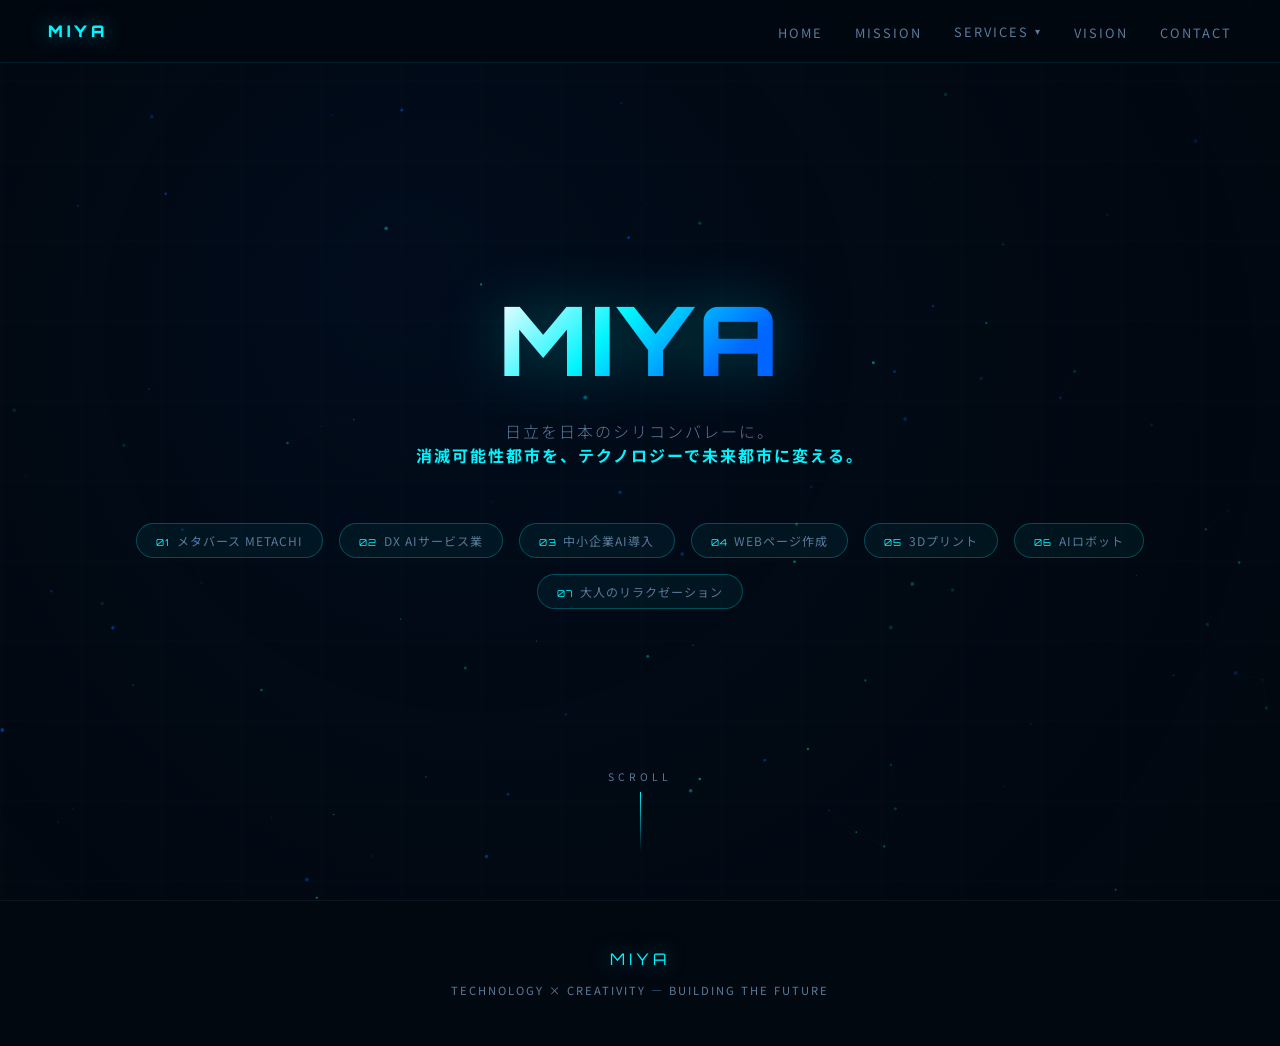
==== commit d0ef638c: "Update hero tagline + add mobile bottom tab bar - Change hero tagline to 「日立を日本のシリコンバレーに。」 - Add fix" ====
--- a/index.html
+++ b/index.html
@@ -57,7 +57,7 @@
 <section id="hero">
   <h1 class="hero-name">MIYA</h1>
   <p class="hero-tagline">
-    作る。動かす。変える。<br><span>消滅可能性都市を、テクノロジーで未来都市に変える。</span>
+    日立を日本のシリコンバレーに。<br><span>消滅可能性都市を、テクノロジーで未来都市に変える。</span>
   </p>
 
   <div class="hero-axes">
@@ -81,6 +81,28 @@
   <p>TECHNOLOGY × CREATIVITY — BUILDING THE FUTURE</p>
 </footer>
 
+<nav class="bottom-tab-bar">
+  <a href="index.html" class="tab-item active">
+    <span class="tab-icon">🏠</span>
+    <span class="tab-label">HOME</span>
+  </a>
+  <a href="mission.html" class="tab-item">
+    <span class="tab-icon">🎯</span>
+    <span class="tab-label">MISSION</span>
+  </a>
+  <a href="services.html" class="tab-item">
+    <span class="tab-icon">⚡</span>
+    <span class="tab-label">SERVICES</span>
+  </a>
+  <a href="vision.html" class="tab-item">
+    <span class="tab-icon">🔭</span>
+    <span class="tab-label">VISION</span>
+  </a>
+  <a href="contact.html" class="tab-item">
+    <span class="tab-icon">✉️</span>
+    <span class="tab-label">CONTACT</span>
+  </a>
+</nav>
 <script src="bg.js"></script>
 </body>
 </html>
--- a/style.css
+++ b/style.css
@@ -591,6 +591,61 @@
 .mobile-sub a:hover { color: var(--cyan); }
 .mobile-sub .sub-num { font-size: 0.55rem; opacity: 0.6; color: var(--cyan); }
 
+/* ─── BOTTOM TAB BAR (mobile only) ─── */
+.bottom-tab-bar {
+  display: none;
+}
+@media (max-width: 768px) {
+  .bottom-tab-bar {
+    display: flex;
+    position: fixed;
+    bottom: 0; left: 0; right: 0;
+    z-index: 200;
+    background: rgba(2,8,16,0.96);
+    backdrop-filter: blur(20px);
+    border-top: 1px solid rgba(0,245,255,0.12);
+    height: 60px;
+    align-items: stretch;
+  }
+  .tab-item {
+    flex: 1;
+    display: flex;
+    flex-direction: column;
+    align-items: center;
+    justify-content: center;
+    gap: 3px;
+    text-decoration: none;
+    color: var(--text-dim);
+    font-size: 0.5rem;
+    letter-spacing: 1px;
+    font-family: 'Orbitron', sans-serif;
+    transition: color 0.2s, background 0.2s;
+    position: relative;
+  }
+  .tab-item:active { background: rgba(0,245,255,0.05); }
+  .tab-item.active {
+    color: var(--cyan);
+  }
+  .tab-item.active::before {
+    content: '';
+    position: absolute;
+    top: 0; left: 20%; right: 20%;
+    height: 2px;
+    background: linear-gradient(to right, transparent, var(--cyan), transparent);
+    border-radius: 0 0 2px 2px;
+  }
+  .tab-icon {
+    font-size: 1.2rem;
+    line-height: 1;
+  }
+  .tab-label {
+    font-size: 0.48rem;
+    letter-spacing: 1.5px;
+  }
+  /* push page content above tab bar */
+  body { padding-bottom: 60px; }
+}
+
 /* ─── RESPONSIVE ─── */
 @media (max-width: 768px) {
   nav { padding: 1rem 1.5rem; }
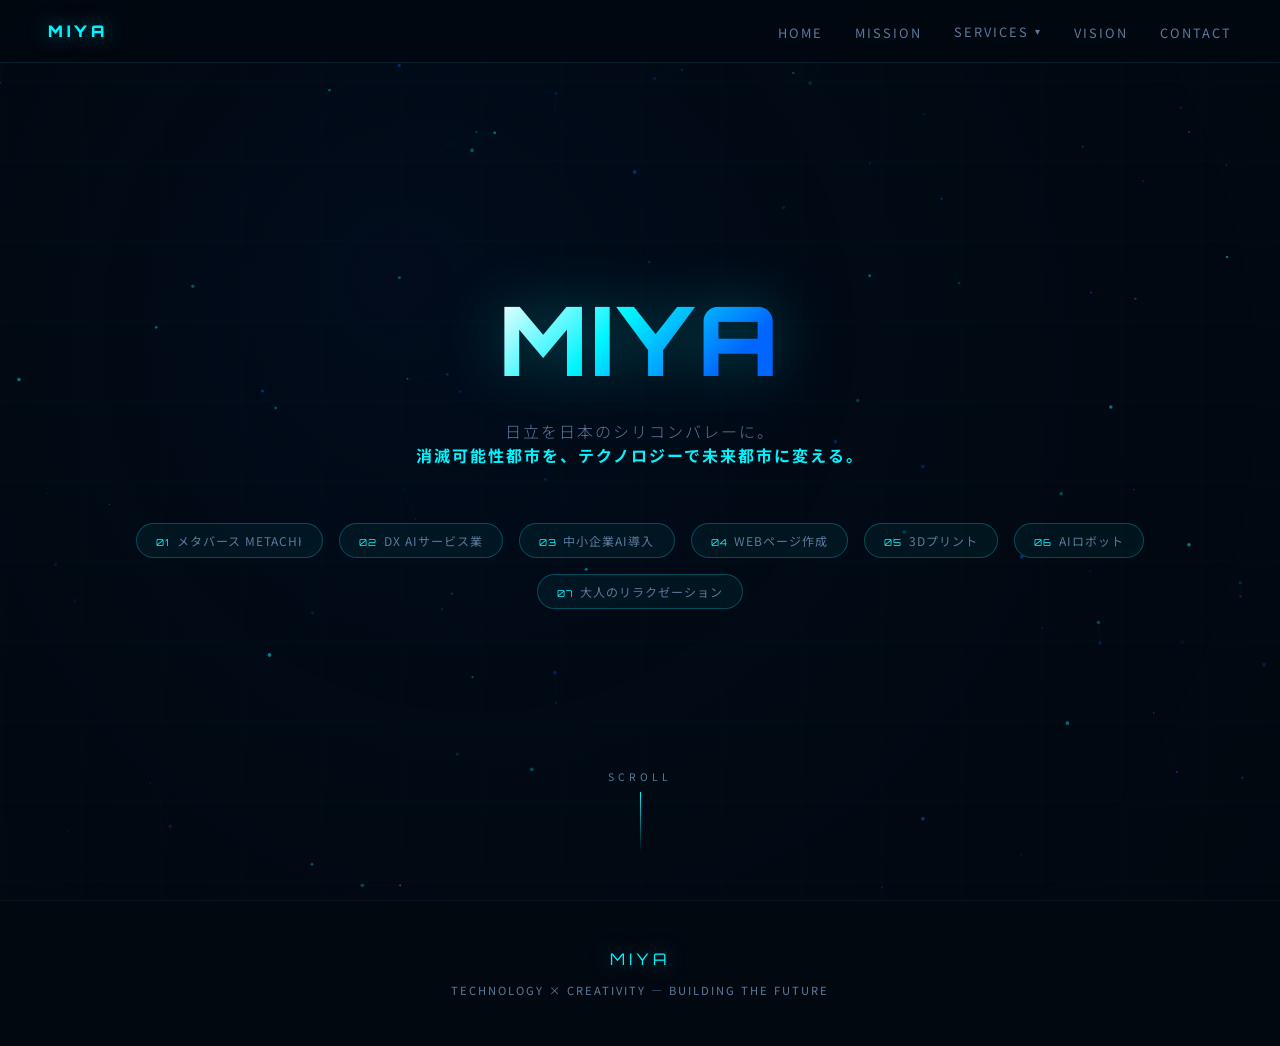
==== commit 82683c74: "Fix mobile tab bar: consolidate CSS, cache bust, hide hamburger on mobile - Rewrite bottom tab bar C" ====
--- a/index.html
+++ b/index.html
@@ -4,7 +4,7 @@
   <meta charset="UTF-8">
   <meta name="viewport" content="width=device-width, initial-scale=1.0">
   <title>MIYA — 日立からテクノロジーで世界へ</title>
-  <link rel="stylesheet" href="style.css">
+  <link rel="stylesheet" href="style.css?v=3">
 </head>
 <body>
 
--- a/style.css
+++ b/style.css
@@ -591,66 +591,56 @@
 .mobile-sub a:hover { color: var(--cyan); }
 .mobile-sub .sub-num { font-size: 0.55rem; opacity: 0.6; color: var(--cyan); }
 
-/* ─── BOTTOM TAB BAR (mobile only) ─── */
+/* ─── BOTTOM TAB BAR ─── */
 .bottom-tab-bar {
   display: none;
-}
-@media (max-width: 768px) {
-  .bottom-tab-bar {
-    display: flex;
-    position: fixed;
-    bottom: 0; left: 0; right: 0;
-    z-index: 200;
-    background: rgba(2,8,16,0.96);
-    backdrop-filter: blur(20px);
-    border-top: 1px solid rgba(0,245,255,0.12);
-    height: 60px;
-    align-items: stretch;
-  }
-  .tab-item {
-    flex: 1;
-    display: flex;
-    flex-direction: column;
-    align-items: center;
-    justify-content: center;
-    gap: 3px;
-    text-decoration: none;
-    color: var(--text-dim);
-    font-size: 0.5rem;
-    letter-spacing: 1px;
-    font-family: 'Orbitron', sans-serif;
-    transition: color 0.2s, background 0.2s;
-    position: relative;
-  }
-  .tab-item:active { background: rgba(0,245,255,0.05); }
-  .tab-item.active {
-    color: var(--cyan);
-  }
-  .tab-item.active::before {
-    content: '';
-    position: absolute;
-    top: 0; left: 20%; right: 20%;
-    height: 2px;
-    background: linear-gradient(to right, transparent, var(--cyan), transparent);
-    border-radius: 0 0 2px 2px;
-  }
-  .tab-icon {
-    font-size: 1.2rem;
-    line-height: 1;
-  }
-  .tab-label {
-    font-size: 0.48rem;
-    letter-spacing: 1.5px;
-  }
-  /* push page content above tab bar */
-  body { padding-bottom: 60px; }
+  position: fixed;
+  bottom: 0; left: 0; right: 0;
+  height: 58px;
+  z-index: 300;
+  background: rgba(2,8,16,0.97);
+  backdrop-filter: blur(24px);
+  -webkit-backdrop-filter: blur(24px);
+  border-top: 1px solid rgba(0,245,255,0.15);
+  align-items: stretch;
+}
+.tab-item {
+  flex: 1;
+  display: flex;
+  flex-direction: column;
+  align-items: center;
+  justify-content: center;
+  gap: 3px;
+  text-decoration: none;
+  color: #5a7a9a;
+  position: relative;
+  -webkit-tap-highlight-color: transparent;
+}
+.tab-item.active { color: #00f5ff; }
+.tab-item.active::after {
+  content: '';
+  position: absolute;
+  top: 0; left: 25%; right: 25%;
+  height: 2px;
+  background: #00f5ff;
+  border-radius: 0 0 3px 3px;
+  box-shadow: 0 0 8px rgba(0,245,255,0.6);
+}
+.tab-icon { font-size: 1.3rem; line-height: 1; }
+.tab-label {
+  font-family: 'Orbitron', sans-serif;
+  font-size: 0.45rem;
+  letter-spacing: 1px;
+  color: inherit;
 }
 
 /* ─── RESPONSIVE ─── */
 @media (max-width: 768px) {
   nav { padding: 1rem 1.5rem; }
   .nav-links { display: none; }
-  .hamburger { display: flex; }
+  .hamburger { display: none; }
+  .bottom-tab-bar { display: flex; }
+  body { padding-bottom: 58px; }
   .axis-layout { grid-template-columns: 1fr; gap: 3rem; }
   .axis-layout.reverse { direction: ltr; }
   .services-grid { grid-template-columns: 1fr; }
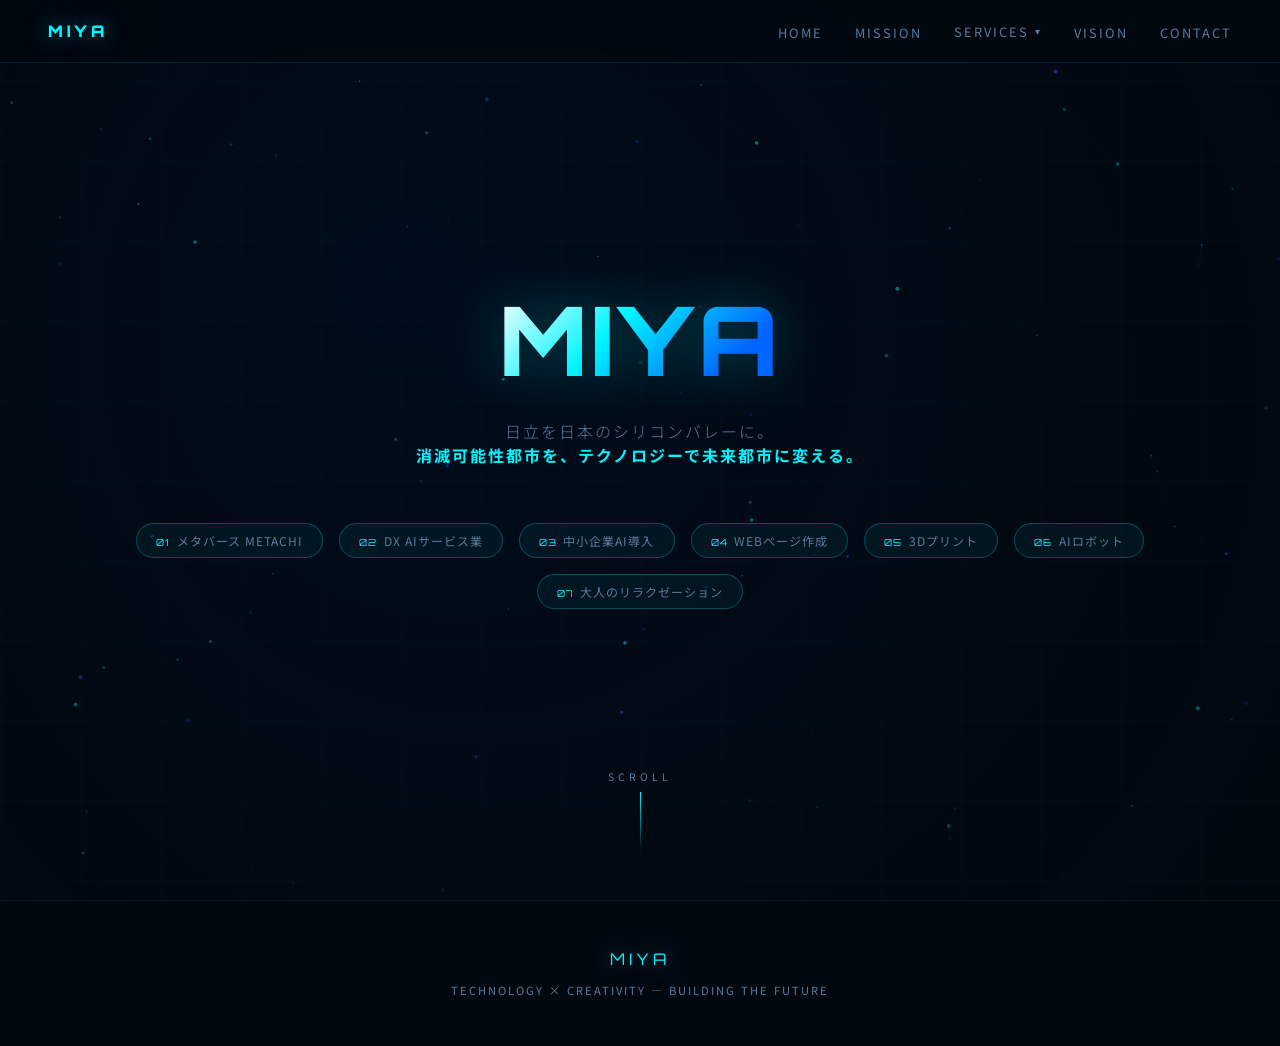
==== commit 16e73b99: "Replace mobile tab bar with FAB navigation button (bottom-right) - Remove full-width tab bar; add fl" ====
--- a/index.html
+++ b/index.html
@@ -81,28 +81,45 @@
   <p>TECHNOLOGY × CREATIVITY — BUILDING THE FUTURE</p>
 </footer>
 
-<nav class="bottom-tab-bar">
-  <a href="index.html" class="tab-item active">
-    <span class="tab-icon">🏠</span>
-    <span class="tab-label">HOME</span>
-  </a>
-  <a href="mission.html" class="tab-item">
-    <span class="tab-icon">🎯</span>
-    <span class="tab-label">MISSION</span>
-  </a>
-  <a href="services.html" class="tab-item">
-    <span class="tab-icon">⚡</span>
-    <span class="tab-label">SERVICES</span>
-  </a>
-  <a href="vision.html" class="tab-item">
-    <span class="tab-icon">🔭</span>
-    <span class="tab-label">VISION</span>
-  </a>
-  <a href="contact.html" class="tab-item">
-    <span class="tab-icon">✉️</span>
-    <span class="tab-label">CONTACT</span>
-  </a>
-</nav>
+<div class="fab-nav" id="fab-nav">
+  <div class="fab-overlay" id="fab-overlay"></div>
+  <div class="fab-card" id="fab-card">
+    <div class="fab-card-label">NAVIGATE</div>
+    <nav class="fab-nav-list">
+      <a href="index.html" class="fab-nav-item active">
+        <span class="fab-nav-icon">🏠</span>
+        <span class="fab-nav-text">HOME</span>
+        <span class="fab-nav-arrow">→</span>
+      </a>
+      <a href="mission.html" class="fab-nav-item">
+        <span class="fab-nav-icon">🎯</span>
+        <span class="fab-nav-text">MISSION</span>
+        <span class="fab-nav-arrow">→</span>
+      </a>
+      <a href="services.html" class="fab-nav-item">
+        <span class="fab-nav-icon">⚡</span>
+        <span class="fab-nav-text">SERVICES</span>
+        <span class="fab-nav-arrow">→</span>
+      </a>
+      <a href="vision.html" class="fab-nav-item">
+        <span class="fab-nav-icon">🔭</span>
+        <span class="fab-nav-text">VISION</span>
+        <span class="fab-nav-arrow">→</span>
+      </a>
+      <a href="contact.html" class="fab-nav-item">
+        <span class="fab-nav-icon">✉️</span>
+        <span class="fab-nav-text">CONTACT</span>
+        <span class="fab-nav-arrow">→</span>
+      </a>
+    </nav>
+  </div>
+  <button class="fab-btn" id="fab-btn" aria-label="ナビゲーション">
+    <span class="fab-dots">
+      <span></span><span></span>
+      <span></span><span></span>
+    </span>
+  </button>
+</div>
 <script src="bg.js"></script>
 </body>
 </html>
--- a/style.css
+++ b/style.css
@@ -591,56 +591,11 @@
 .mobile-sub a:hover { color: var(--cyan); }
 .mobile-sub .sub-num { font-size: 0.55rem; opacity: 0.6; color: var(--cyan); }
 
-/* ─── BOTTOM TAB BAR ─── */
-.bottom-tab-bar {
-  display: none;
-  position: fixed;
-  bottom: 0; left: 0; right: 0;
-  height: 58px;
-  z-index: 300;
-  background: rgba(2,8,16,0.97);
-  backdrop-filter: blur(24px);
-  -webkit-backdrop-filter: blur(24px);
-  border-top: 1px solid rgba(0,245,255,0.15);
-  align-items: stretch;
-}
-.tab-item {
-  flex: 1;
-  display: flex;
-  flex-direction: column;
-  align-items: center;
-  justify-content: center;
-  gap: 3px;
-  text-decoration: none;
-  color: #5a7a9a;
-  position: relative;
-  -webkit-tap-highlight-color: transparent;
-}
-.tab-item.active { color: #00f5ff; }
-.tab-item.active::after {
-  content: '';
-  position: absolute;
-  top: 0; left: 25%; right: 25%;
-  height: 2px;
-  background: #00f5ff;
-  border-radius: 0 0 3px 3px;
-  box-shadow: 0 0 8px rgba(0,245,255,0.6);
-}
-.tab-icon { font-size: 1.3rem; line-height: 1; }
-.tab-label {
-  font-family: 'Orbitron', sans-serif;
-  font-size: 0.45rem;
-  letter-spacing: 1px;
-  color: inherit;
-}
-
 /* ─── RESPONSIVE ─── */
 @media (max-width: 768px) {
   nav { padding: 1rem 1.5rem; }
   .nav-links { display: none; }
   .hamburger { display: none; }
-  .bottom-tab-bar { display: flex; }
-  body { padding-bottom: 58px; }
   .axis-layout { grid-template-columns: 1fr; gap: 3rem; }
   .axis-layout.reverse { direction: ltr; }
   .services-grid { grid-template-columns: 1fr; }
@@ -649,3 +604,182 @@
   .vision-step { grid-template-columns: 50px 1fr; gap: 1rem; }
   .vision-step-num { font-size: 2rem; }
 }
+
+/* ─── FAB NAV ─── */
+.fab-nav { display: none; }
+.fab-overlay {
+  opacity: 0;
+  pointer-events: none;
+  transition: opacity 0.3s;
+}
+
+@media (max-width: 768px) {
+  .fab-nav {
+    display: block;
+    position: fixed;
+    bottom: 1.5rem;
+    right: 1.5rem;
+    z-index: 300;
+  }
+
+  /* overlay */
+  .fab-overlay {
+    position: fixed;
+    inset: 0;
+    z-index: 1;
+    background: rgba(2,8,16,0.65);
+    backdrop-filter: blur(4px);
+    -webkit-backdrop-filter: blur(4px);
+  }
+  .fab-overlay.open {
+    opacity: 1;
+    pointer-events: auto;
+  }
+
+  /* card */
+  .fab-card {
+    position: absolute;
+    bottom: calc(100% + 0.9rem);
+    right: 0;
+    width: 230px;
+    background: rgba(4,13,26,0.97);
+    backdrop-filter: blur(30px);
+    -webkit-backdrop-filter: blur(30px);
+    border: 1px solid rgba(0,245,255,0.2);
+    border-radius: 16px;
+    padding: 1rem;
+    opacity: 0;
+    transform: translateY(14px) scale(0.93);
+    transform-origin: bottom right;
+    transition: opacity 0.3s cubic-bezier(0.34,1.56,0.64,1),
+                transform 0.3s cubic-bezier(0.34,1.56,0.64,1);
+    pointer-events: none;
+    z-index: 2;
+    box-shadow: 0 24px 60px rgba(0,0,0,0.7),
+                0 0 1px rgba(0,245,255,0.3),
+                inset 0 1px 0 rgba(255,255,255,0.04);
+  }
+  .fab-card::before {
+    content: '';
+    position: absolute;
+    top: 0; left: 15%; right: 15%; height: 1px;
+    background: linear-gradient(to right, transparent, rgba(0,245,255,0.55), transparent);
+    border-radius: 50%;
+  }
+  .fab-card.open {
+    opacity: 1;
+    transform: translateY(0) scale(1);
+    pointer-events: auto;
+  }
+
+  .fab-card-label {
+    font-family: 'Orbitron', sans-serif;
+    font-size: 0.48rem;
+    letter-spacing: 5px;
+    color: rgba(0,245,255,0.45);
+    text-align: center;
+    padding-bottom: 0.7rem;
+    margin-bottom: 0.5rem;
+    border-bottom: 1px solid rgba(255,255,255,0.05);
+  }
+
+  /* nav list */
+  .fab-nav-list {
+    display: flex;
+    flex-direction: column;
+    gap: 0.2rem;
+  }
+  .fab-nav-item {
+    display: flex;
+    align-items: center;
+    gap: 0.75rem;
+    padding: 0.62rem 0.75rem;
+    border-radius: 9px;
+    text-decoration: none;
+    color: #5a7a9a;
+    border: 1px solid transparent;
+    transition: background 0.18s, border-color 0.18s, color 0.18s,
+                opacity 0.22s, transform 0.22s;
+    opacity: 0;
+    transform: translateX(10px);
+    -webkit-tap-highlight-color: transparent;
+  }
+  .fab-card.open .fab-nav-item { opacity: 1; transform: translateX(0); }
+  .fab-card.open .fab-nav-item:nth-child(1) { transition-delay: 0.05s; }
+  .fab-card.open .fab-nav-item:nth-child(2) { transition-delay: 0.09s; }
+  .fab-card.open .fab-nav-item:nth-child(3) { transition-delay: 0.13s; }
+  .fab-card.open .fab-nav-item:nth-child(4) { transition-delay: 0.17s; }
+  .fab-card.open .fab-nav-item:nth-child(5) { transition-delay: 0.21s; }
+  .fab-nav-item:active {
+    background: rgba(0,245,255,0.08);
+    border-color: rgba(0,245,255,0.2);
+    color: #00f5ff;
+  }
+  .fab-nav-item.active {
+    background: rgba(0,245,255,0.09);
+    border-color: rgba(0,245,255,0.25);
+    color: #00f5ff;
+  }
+  .fab-nav-icon { font-size: 1rem; width: 1.2rem; text-align: center; flex-shrink: 0; }
+  .fab-nav-text {
+    flex: 1;
+    font-family: 'Orbitron', sans-serif;
+    font-size: 0.62rem;
+    letter-spacing: 2px;
+    color: inherit;
+  }
+  .fab-nav-arrow {
+    font-size: 0.58rem;
+    color: #00f5ff;
+    opacity: 0.22;
+    transition: opacity 0.18s;
+  }
+  .fab-nav-item.active .fab-nav-arrow,
+  .fab-nav-item:active .fab-nav-arrow { opacity: 0.8; }
+
+  /* button */
+  .fab-btn {
+    position: relative;
+    z-index: 2;
+    width: 54px;
+    height: 54px;
+    border-radius: 50%;
+    background: linear-gradient(145deg, rgba(0,80,200,0.95), rgba(0,20,80,0.95));
+    border: 1px solid rgba(0,245,255,0.3);
+    cursor: pointer;
+    display: flex;
+    align-items: center;
+    justify-content: center;
+    box-shadow: 0 0 22px rgba(0,100,255,0.45), 0 6px 24px rgba(0,0,0,0.5);
+    transition: background 0.3s, border-color 0.3s, box-shadow 0.3s;
+    -webkit-tap-highlight-color: transparent;
+    outline: none;
+  }
+  .fab-btn.open {
+    background: linear-gradient(145deg, rgba(0,245,255,0.18), rgba(0,50,100,0.9));
+    border-color: rgba(0,245,255,0.55);
+    box-shadow: 0 0 30px rgba(0,245,255,0.38), 0 6px 24px rgba(0,0,0,0.5);
+  }
+
+  /* 4-dot grid → ✕ icon */
+  .fab-dots {
+    display: grid;
+    grid-template-columns: 1fr 1fr;
+    gap: 5px;
+    width: 17px;
+    height: 17px;
+  }
+  .fab-dots span {
+    width: 6px;
+    height: 6px;
+    background: rgba(200,216,240,0.9);
+    border-radius: 2px;
+    display: block;
+    transition: transform 0.35s cubic-bezier(0.34,1.56,0.64,1), background 0.3s;
+  }
+  .fab-btn.open .fab-dots span { background: #00f5ff; }
+  .fab-btn.open .fab-dots span:nth-child(1) { transform: translate(5.5px, 5.5px) rotate(45deg); }
+  .fab-btn.open .fab-dots span:nth-child(2) { transform: translate(-5.5px, 5.5px) rotate(-45deg); }
+  .fab-btn.open .fab-dots span:nth-child(3) { transform: translate(5.5px, -5.5px) rotate(-45deg); }
+  .fab-btn.open .fab-dots span:nth-child(4) { transform: translate(-5.5px, -5.5px) rotate(45deg); }
+}
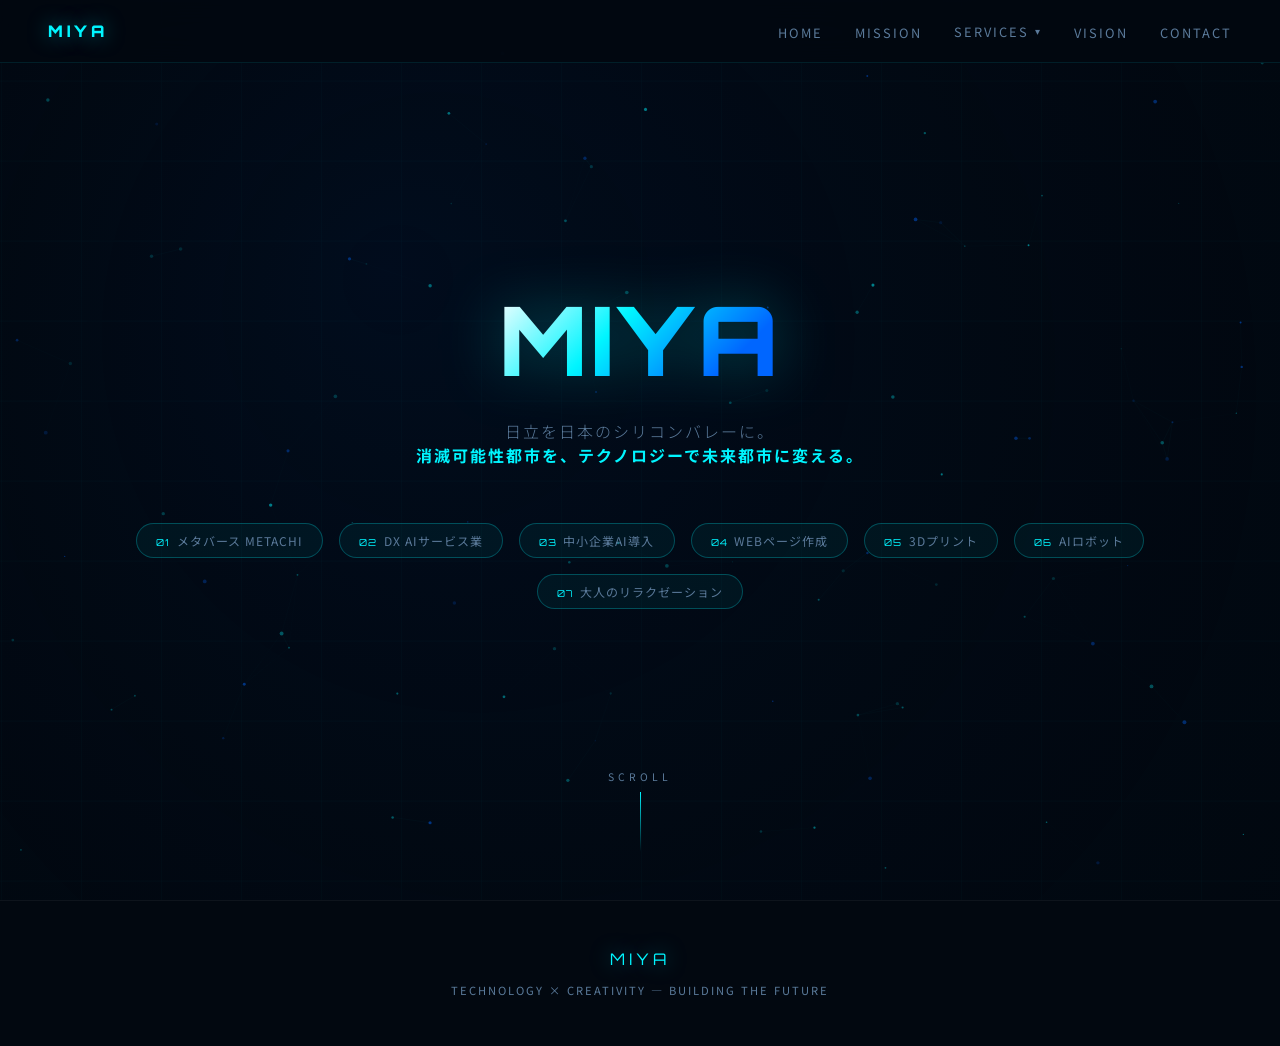
==== commit 4da6f90e: "Fix: add ?v=3 cache-busting to all bg.js script references All pages referenced bg.js without a vers" ====
--- a/index.html
+++ b/index.html
@@ -120,6 +120,6 @@
     </span>
   </button>
 </div>
-<script src="bg.js"></script>
+<script src="bg.js?v=3"></script>
 </body>
 </html>
--- a/style.css
+++ b/style.css
@@ -2,6 +2,7 @@
 
 :root {
   --cyan: #00f5ff;
+  --accent: #00f5ff;
   --blue: #0066ff;
   --purple: #8b00ff;
   --dark: #020810;
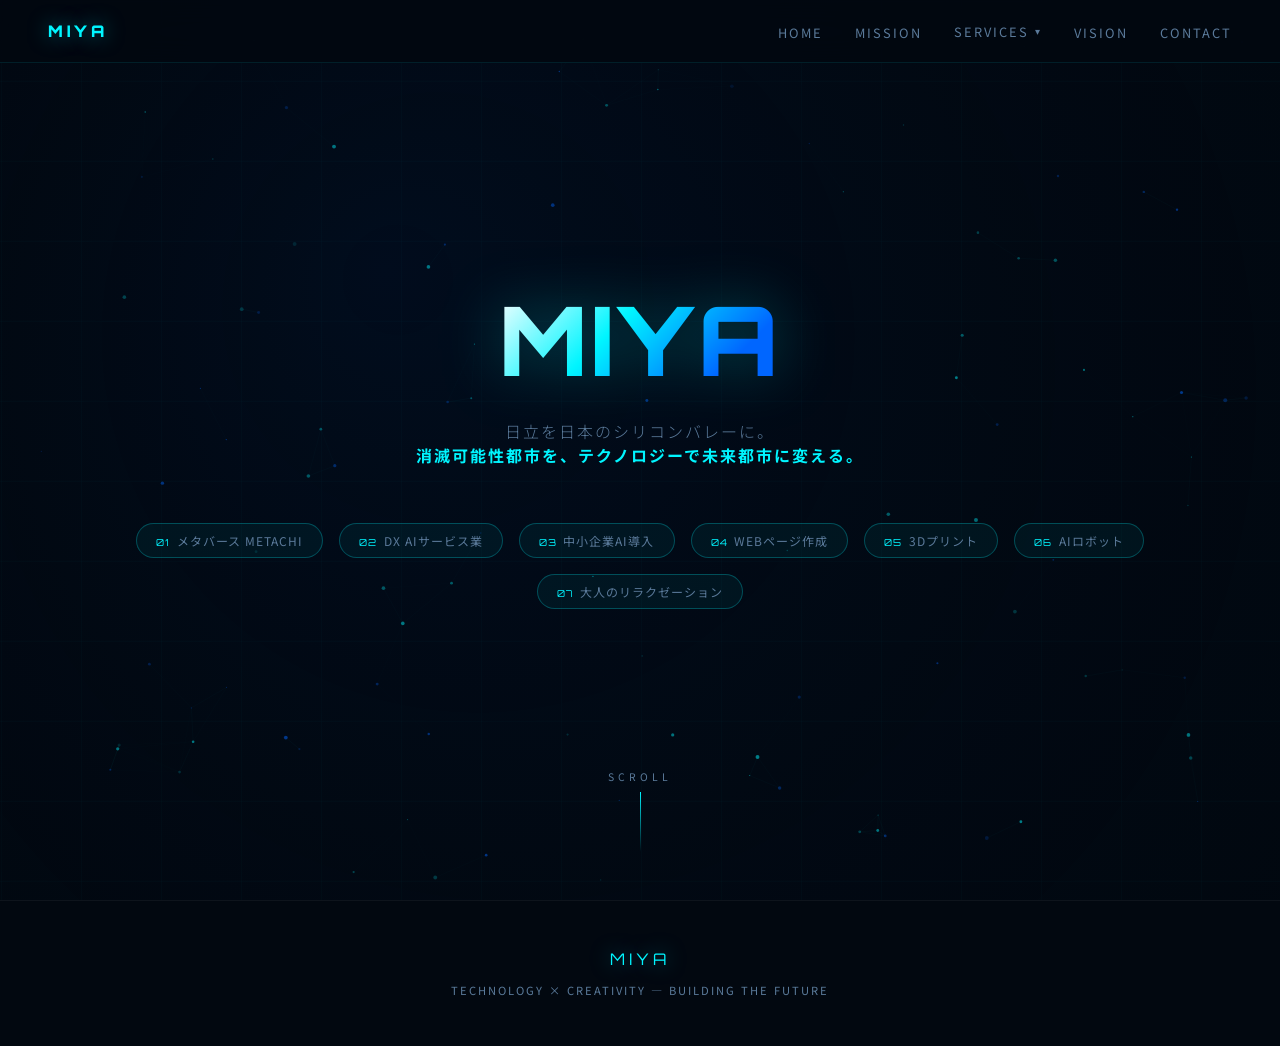
==== commit fe2380ba: "Fix: add viewport-fit=cover and safe-area-inset-bottom for iOS Safari toolbar Without viewport-fit=c" ====
--- a/index.html
+++ b/index.html
@@ -2,7 +2,7 @@
 <html lang="ja">
 <head>
   <meta charset="UTF-8">
-  <meta name="viewport" content="width=device-width, initial-scale=1.0">
+  <meta name="viewport" content="width=device-width, initial-scale=1.0, viewport-fit=cover">
   <title>MIYA — 日立からテクノロジーで世界へ</title>
   <link rel="stylesheet" href="style.css?v=3">
 </head>
--- a/style.css
+++ b/style.css
@@ -618,7 +618,7 @@
   .fab-nav {
     display: block;
     position: fixed;
-    bottom: 1.5rem;
+    bottom: calc(1.5rem + env(safe-area-inset-bottom, 0px));
     right: 1.5rem;
     z-index: 300;
   }
@@ -639,9 +639,9 @@
 
   /* card */
   .fab-card {
-    position: absolute;
-    bottom: calc(100% + 0.9rem);
-    right: 0;
+    position: fixed;
+    bottom: calc(1.5rem + 54px + 0.9rem + env(safe-area-inset-bottom, 0px));
+    right: 1.5rem;
     width: 230px;
     background: rgba(4,13,26,0.97);
     backdrop-filter: blur(30px);
